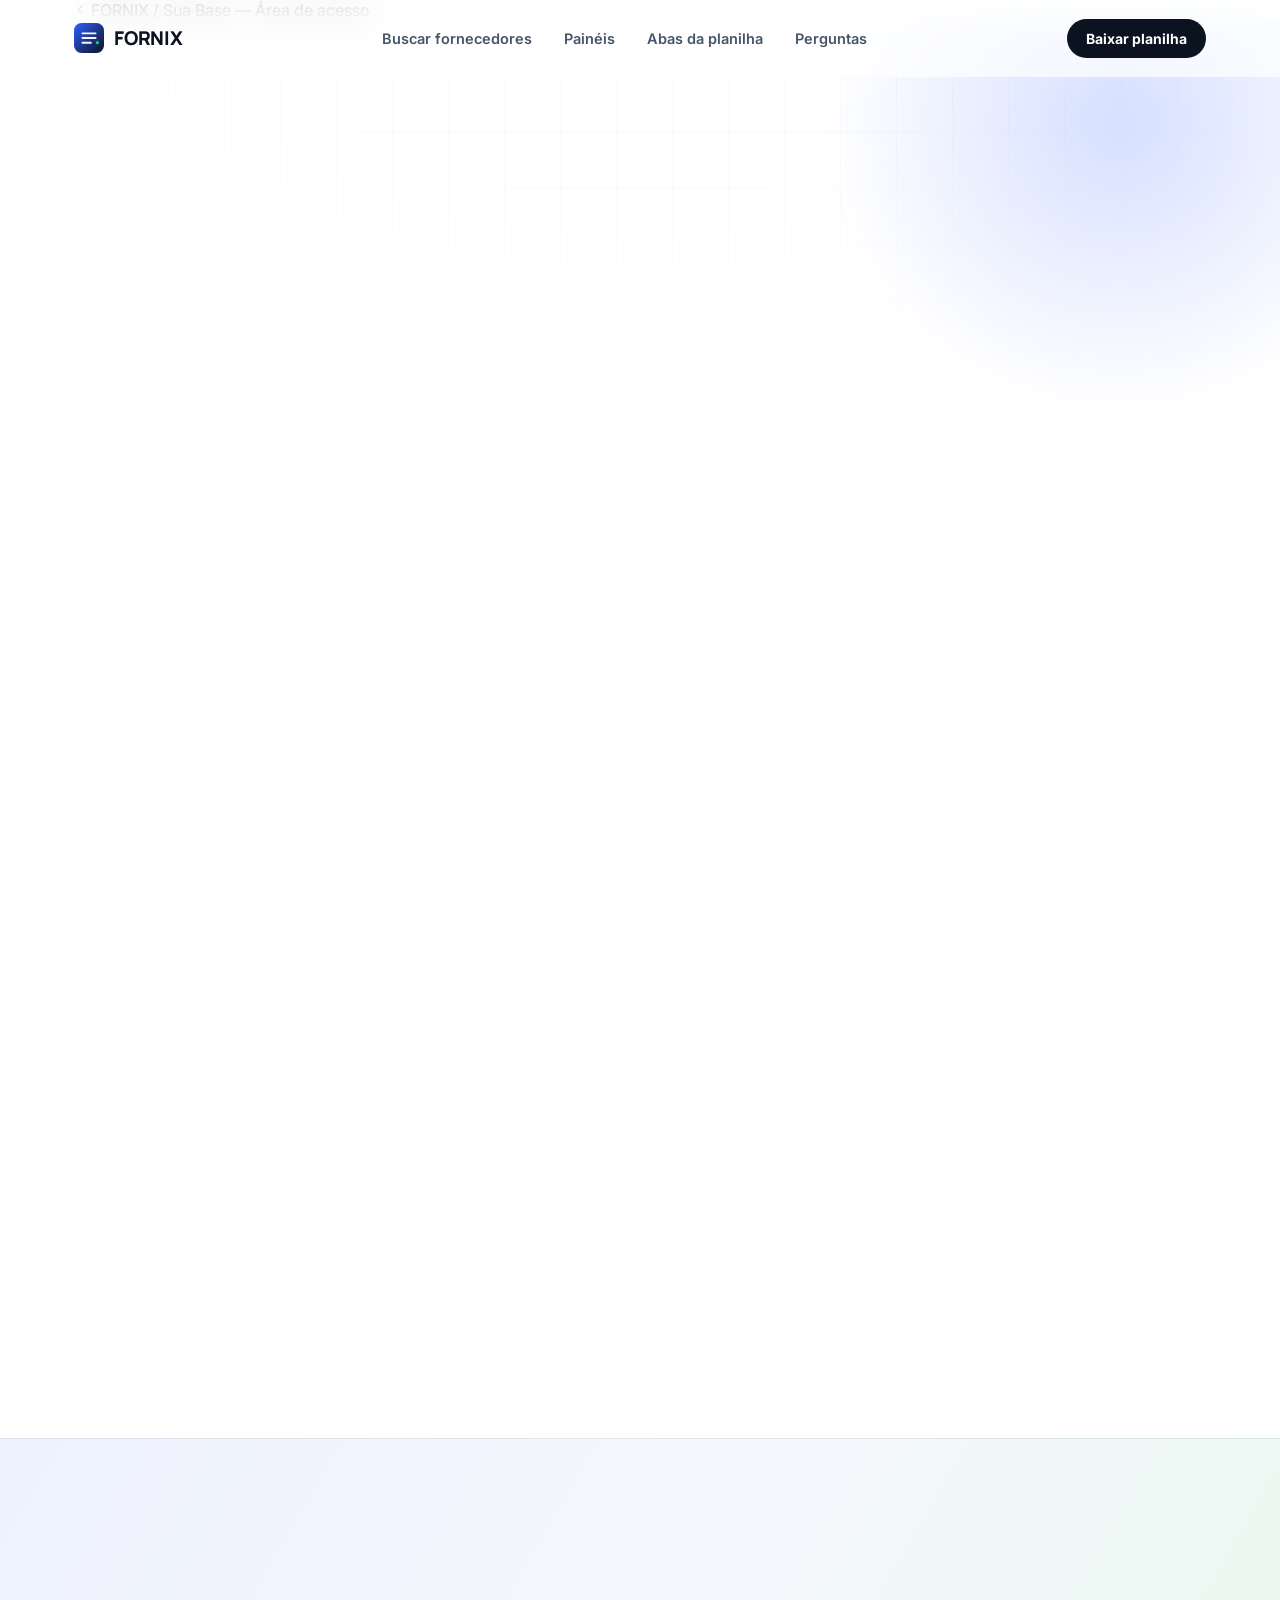
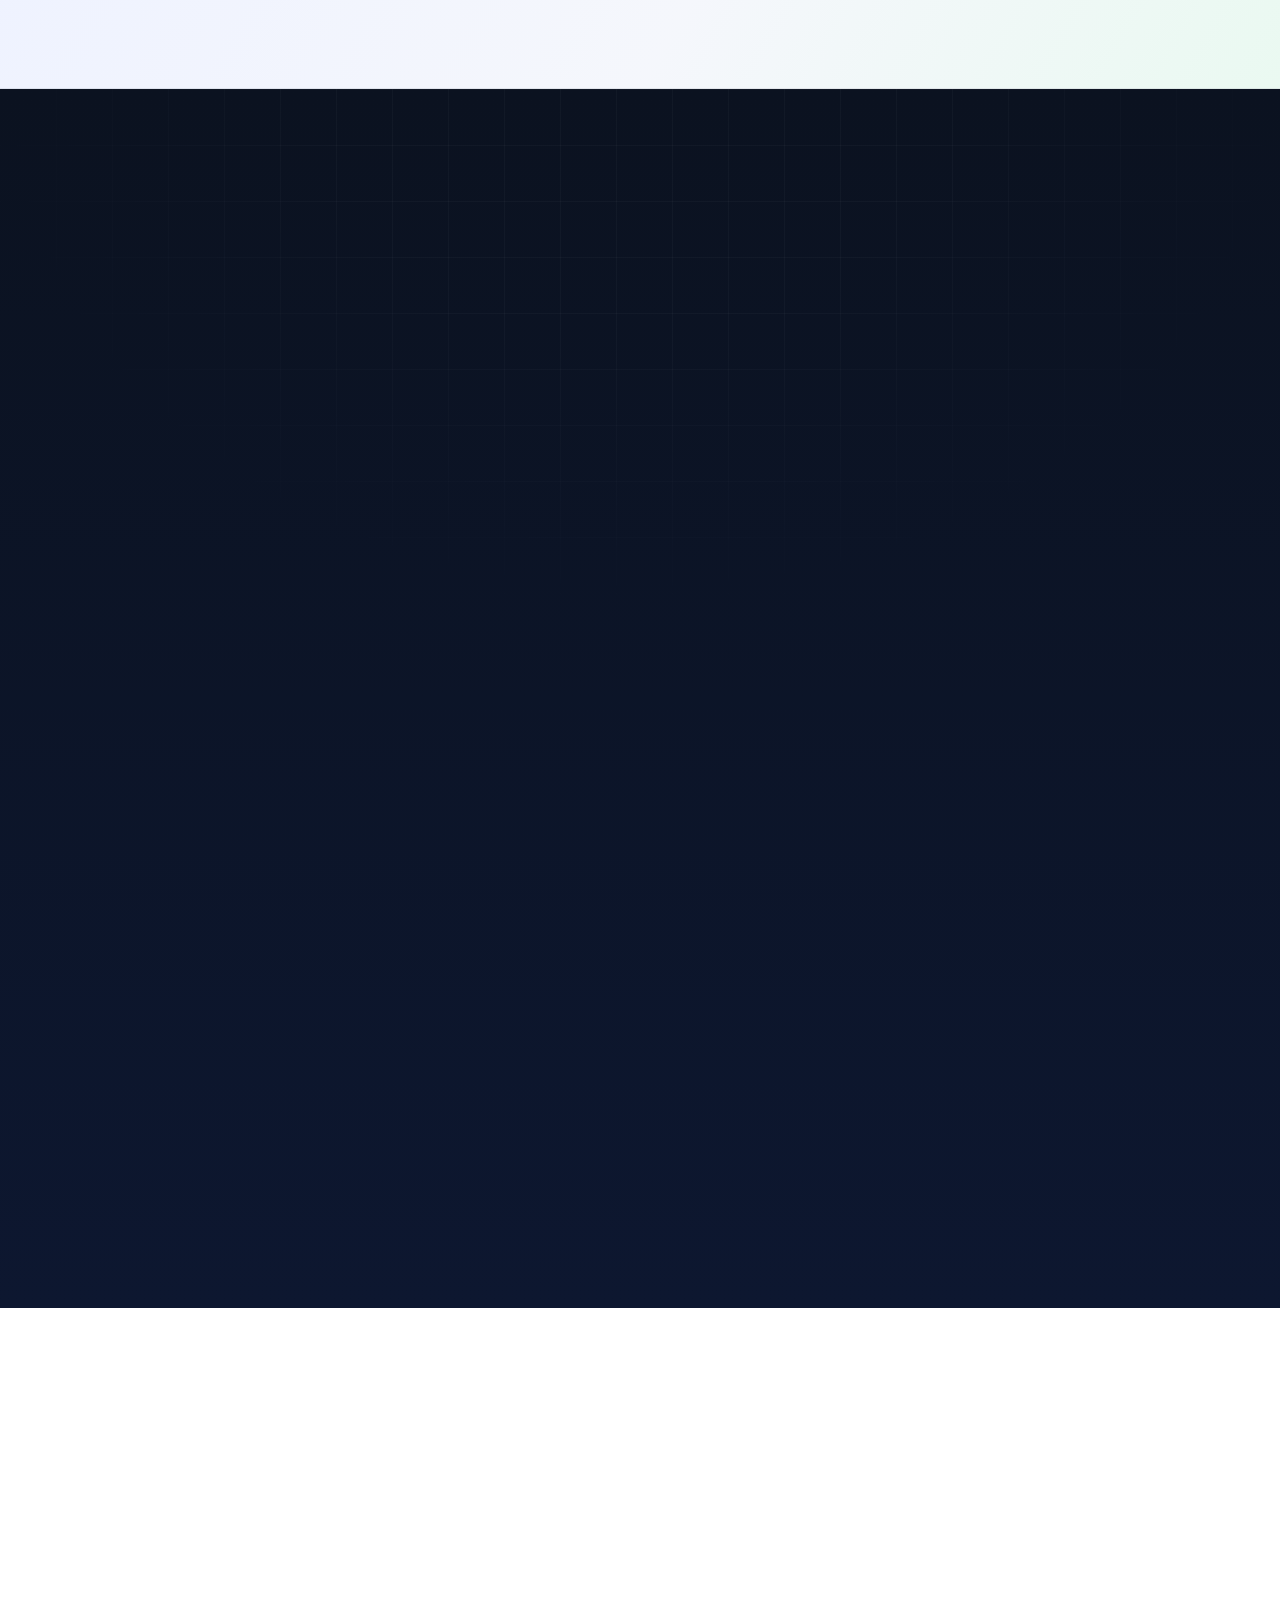
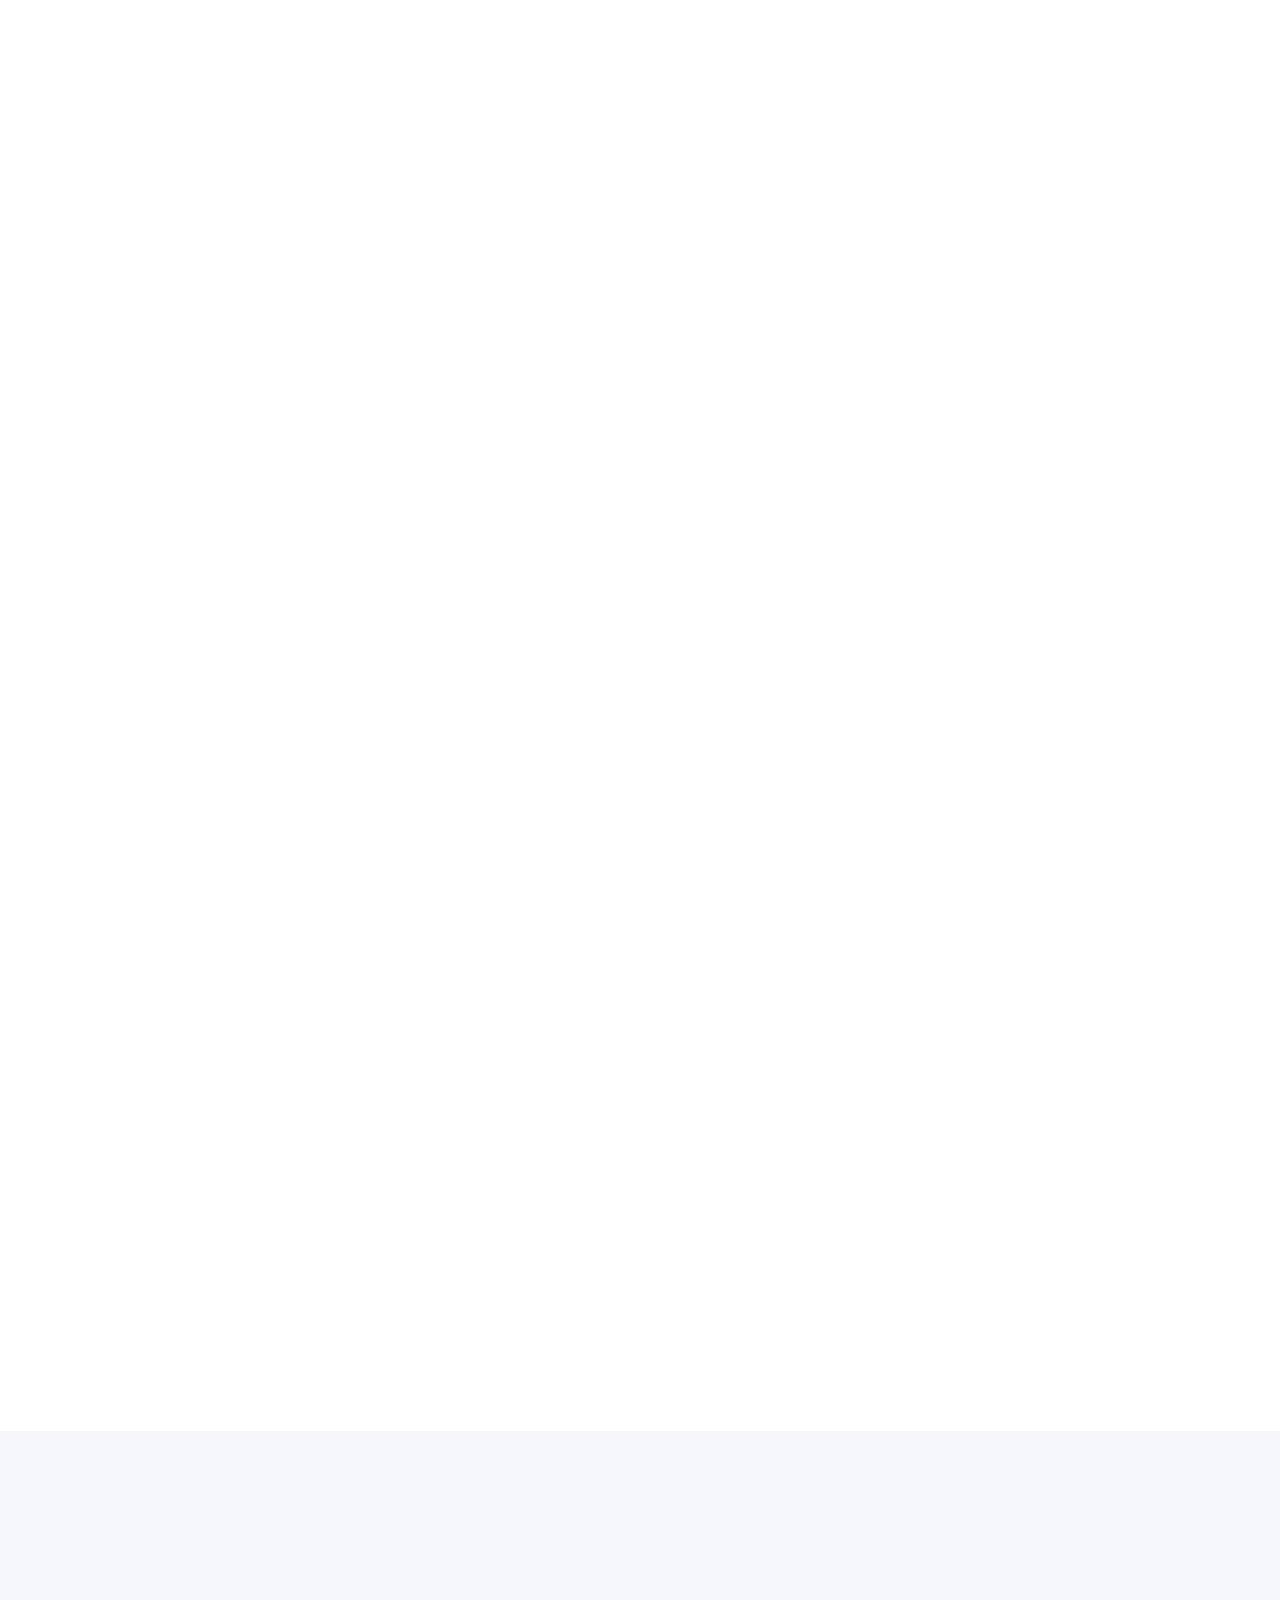
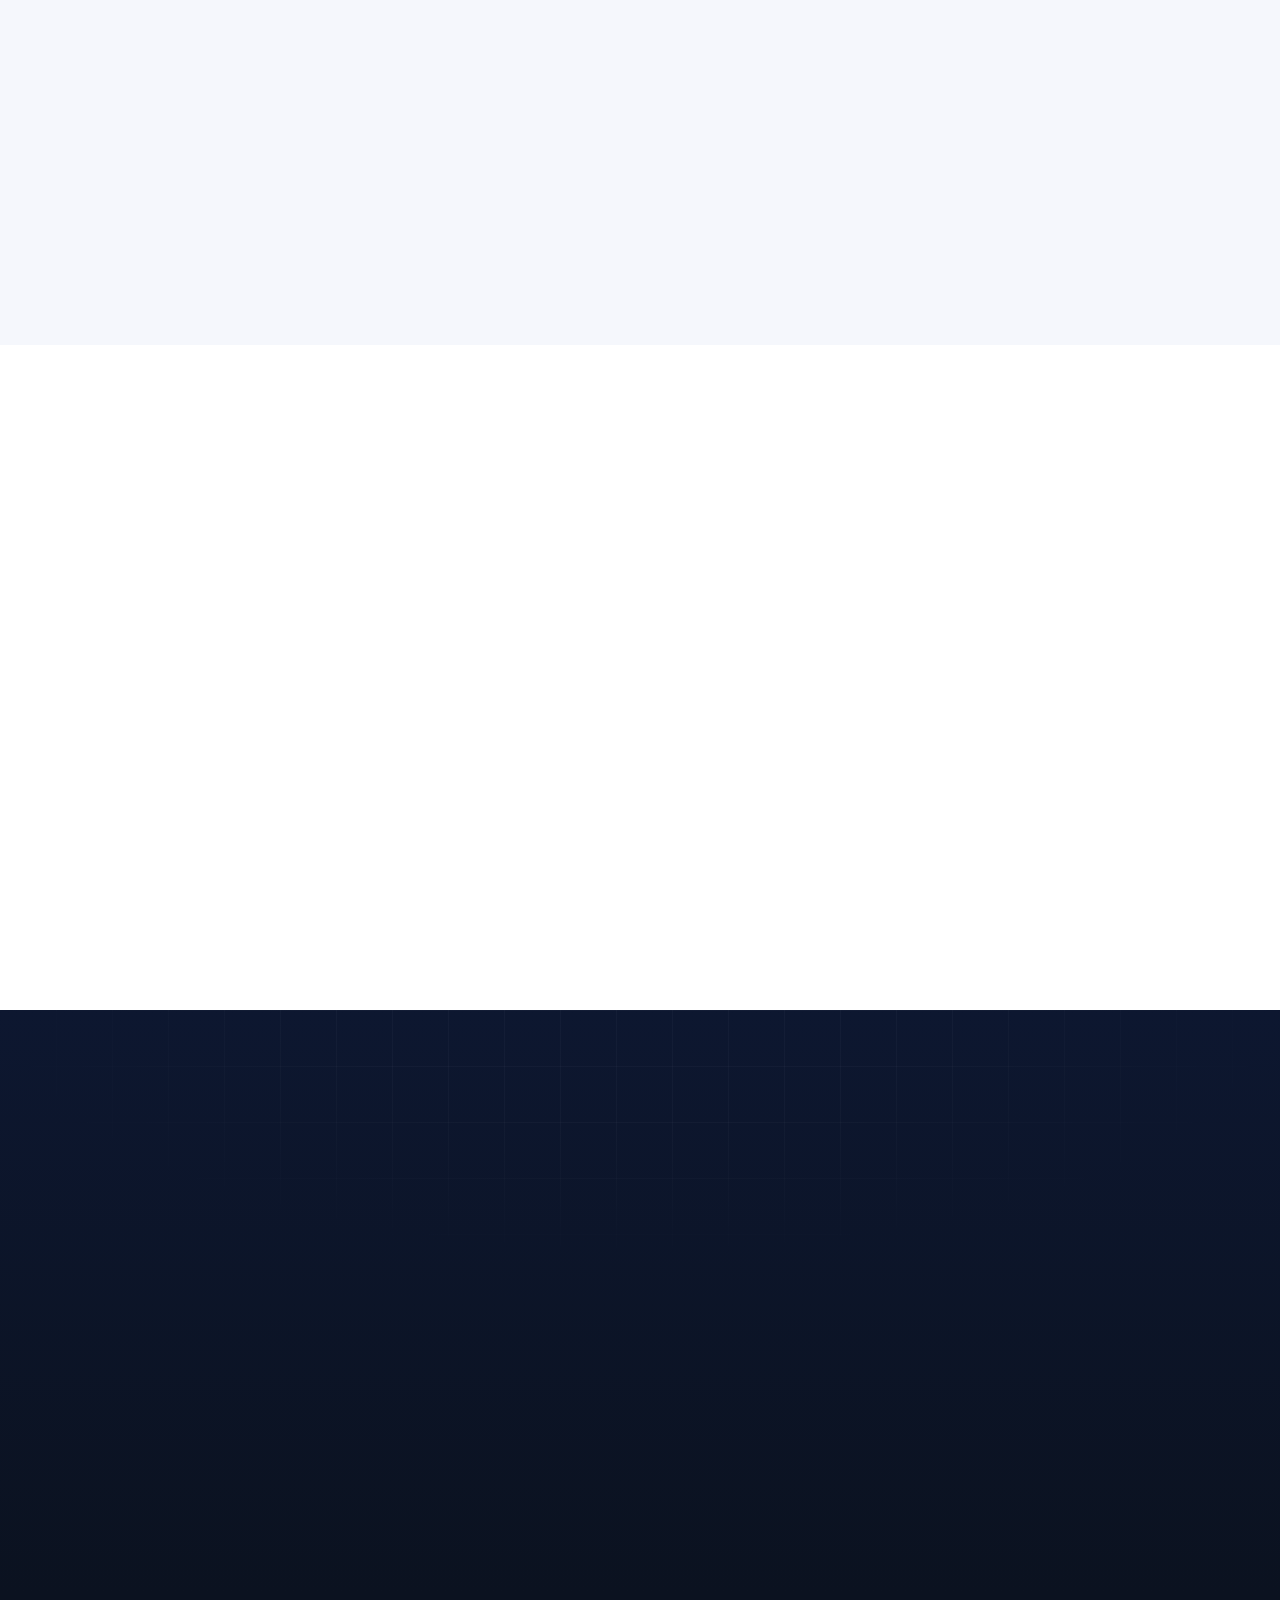
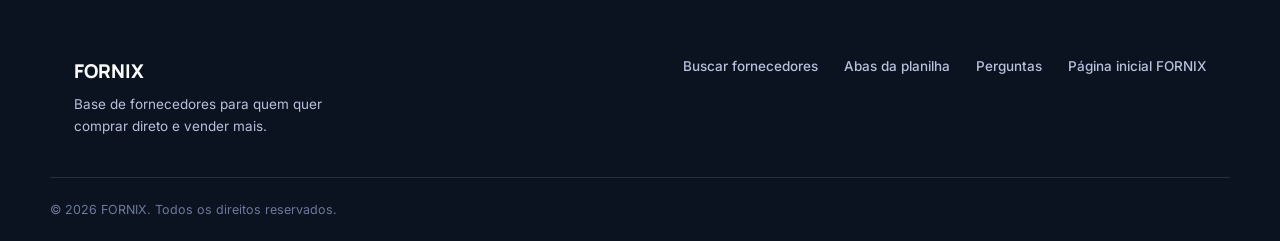
==== base-fornix.html @ 58af5e95 "Publica base-fornix.html" ====
<!DOCTYPE html>
<html lang="pt-BR">
<head>
<meta charset="UTF-8">
<meta name="viewport" content="width=device-width, initial-scale=1.0">
<title>Base FORNIX — Sua área de acesso</title>
<meta name="description" content="Sua Base FORNIX liberada: busque, filtre e consulte os 1.019 fornecedores do Brás com WhatsApp, Instagram e site — direto aqui, sem precisar abrir o Excel.">
<meta name="robots" content="noindex, nofollow">

<link rel="preconnect" href="https://fonts.googleapis.com">
<link rel="preconnect" href="https://fonts.gstatic.com" crossorigin>
<link href="https://fonts.googleapis.com/css2?family=Manrope:wght@500;700;800&family=Inter:wght@400;500;600;700&family=IBM+Plex+Mono:wght@400;500&display=swap" rel="stylesheet">

<link rel="icon" type="image/svg+xml" href="favicon.svg">
<link rel="stylesheet" href="style.css">
<link rel="stylesheet" href="produto.css">
</head>
<body>

<canvas id="bgChart" aria-hidden="true"></canvas>
<div class="scroll-progress" id="scrollProgress" aria-hidden="true"></div>

<!-- ===================== NAV ===================== -->
<header class="nav" id="nav">
  <div class="container nav__inner">
    <a href="index.html" class="nav__brand" aria-label="FORNIX — página inicial">
      <svg width="30" height="30" viewBox="0 0 64 64" fill="none" aria-hidden="true">
        <rect width="64" height="64" rx="16" fill="url(#navGrad)"/>
        <path d="M18 22h28M18 32h28M18 42h18" stroke="#F4F7FF" stroke-width="4" stroke-linecap="round"/>
        <circle cx="50" cy="42" r="3.5" fill="#16C784"/>
        <defs><linearGradient id="navGrad" x1="0" y1="0" x2="1" y2="1">
          <stop offset="0%" stop-color="#2F5FFF"/><stop offset="100%" stop-color="#0B1220"/>
        </linearGradient></defs>
      </svg>
      <span>FORNIX</span>
    </a>
    <nav class="nav__links" aria-label="Navegação principal">
      <a href="#base">Buscar fornecedores</a>
      <a href="#numeros">Painéis</a>
      <a href="#abas">Abas da planilha</a>
      <a href="#faq">Perguntas</a>
    </nav>
    <a href="Fornix_Base_Mestra_Fornecedores.xlsx" download class="btn btn--nav" data-cta="nav-download">Baixar planilha</a>
  </div>
</header>

<!-- breadcrumb -->
<div class="subnav">
  <div class="container subnav__inner">
    <a href="index.html">
      <svg width="13" height="13" viewBox="0 0 24 24" fill="none"><path d="M15 19l-7-7 7-7" stroke="currentColor" stroke-width="2.2" stroke-linecap="round" stroke-linejoin="round"/></svg>
      FORNIX
    </a>
    <span class="subnav__sep">/</span>
    <span class="subnav__current">Sua Base — Área de acesso</span>
  </div>
</div>

<main id="topo">

<!-- ===================== HERO ===================== -->
<section class="hero hero--produto" aria-label="Apresentação do entregável">
  <div class="hero__glow" aria-hidden="true"></div>
  <div class="hero__grid" aria-hidden="true"></div>

  <div class="container hero__inner">
    <div class="hero__copy" data-reveal="fade-right">
      <span class="file-tag">
        <svg width="14" height="14" viewBox="0 0 24 24" fill="none"><path d="M14 2H6a2 2 0 0 0-2 2v16a2 2 0 0 0 2 2h12a2 2 0 0 0 2-2V8z" stroke="#2F5FFF" stroke-width="1.8" stroke-linejoin="round"/><path d="M14 2v6h6" stroke="#2F5FFF" stroke-width="1.8" stroke-linejoin="round"/></svg>
        Fornix_Base_Mestra_Fornecedores.xlsx
      </span>

      <h1 class="hero__title">Sua Base FORNIX está pronta. <span class="grad-text">Busque e chame agora.</span></h1>
      <p class="hero__subtitle">Consulte aqui mesmo os <strong>1.019 fornecedores únicos</strong> dos principais polos do Brás — filtre por categoria ou polo e abra o WhatsApp com um clique. Prefere trabalhar no Excel? A planilha completa também está liberada para download.</p>

      <div class="hero__actions">
        <a href="#base" class="btn btn--primary btn--lg" data-cta="hero-buscar">
          <span>Buscar fornecedores</span>
          <svg width="18" height="18" viewBox="0 0 24 24" fill="none"><path d="M5 12h14M13 6l6 6-6 6" stroke="currentColor" stroke-width="2" stroke-linecap="round" stroke-linejoin="round"/></svg>
        </a>
        <a href="Fornix_Base_Mestra_Fornecedores.xlsx" download class="hero__hint hero__hint--link" data-cta="hero-download">Baixar planilha .xlsx →</a>
      </div>

      <div class="hero__stats-inline">
        <div><strong class="counter" data-target="1019">1019</strong><span>Fornecedores únicos</span></div>
        <div><strong class="counter" data-target="6">6</strong><span>Polos mapeados</span></div>
        <div><strong class="counter" data-target="22">22</strong><span>Categorias</span></div>
        <div><strong class="counter" data-target="95">95</strong><span>% com WhatsApp direto</span></div>
      </div>
    </div>

    <div class="hero__visual" data-reveal="fade-left">
      <div class="sheet-window tilt" id="dashCard">
        <div class="sheet-window__bar">
          <div class="sheet-window__dots"><span></span><span></span><span></span></div>
          <span class="sheet-window__title">Fornix_Base_Mestra_Fornecedores.xlsx</span>
        </div>
        <div class="sheet-window__tabs">
          <span class="is-active">Capa</span><span>Como Usar</span><span>Painel Categoria</span><span>Painel Polo</span><span>Base Completa</span><span>Total Brás</span><span>Pagé</span><span>+4</span>
        </div>
        <div class="dash-card__rows" id="dashRows">
          <div class="dash-row"><span class="dot" style="--c:#2F5FFF"></span><span>Galeria Pagé</span><span class="mono">287</span></div>
          <div class="dash-row"><span class="dot" style="--c:#16C784"></span><span>Shopping Total Brás</span><span class="mono">255</span></div>
          <div class="dash-row"><span class="dot" style="--c:#7C5CFF"></span><span>Shopping Canindé</span><span class="mono">193</span></div>
          <div class="dash-row"><span class="dot" style="--c:#2F5FFF"></span><span>Shopping Porto Brás</span><span class="mono">157</span></div>
          <div class="dash-row dash-row--ghost"><span class="dot" style="--c:#94A3B8"></span><span>+ 2 polos, 127 lojas</span><span class="mono">···</span></div>
        </div>
      </div>
      <div class="float-chip float-chip--top" aria-hidden="true">
        <span class="mono">0</span> erros de fórmula
      </div>
      <div class="float-chip float-chip--bottom" aria-hidden="true">
        <svg width="16" height="16" viewBox="0 0 24 24" fill="none"><path d="M20 6L9 17l-5-5" stroke="#16C784" stroke-width="2" stroke-linecap="round"/></svg>
        Deduplicada e verificada
      </div>
    </div>
  </div>
</section>

<!-- ===================== ABAS (o que você recebe) ===================== -->
<section class="beneficios" id="abas" aria-label="O que você recebe">
  <div class="container">
    <p class="eyebrow" data-reveal="fade-up">O que você recebe</p>
    <h2 class="section-title" data-reveal="fade-up">11 abas, cada uma com <span class="grad-text">um trabalho específico</span>.</h2>

    <div class="cards-grid">
      <div class="tab-card" data-reveal="fade-up">
        <span class="tab-card__badge">Início</span>
        <span class="tab-card__index">Aba 01</span>
        <h3>Capa</h3>
        <p>Resumo executivo com total de fornecedores, polos mapeados e data de atualização — a primeira coisa que você vê ao abrir o arquivo.</p>
      </div>
      <div class="tab-card" data-reveal="fade-up">
        <span class="tab-card__index">Aba 02</span>
        <h3>Como Usar</h3>
        <p>Passo a passo de abordagem no WhatsApp, checklist antes de fechar pedido e os avisos importantes sobre a base.</p>
      </div>
      <div class="tab-card" data-reveal="fade-up">
        <span class="tab-card__badge">Dashboard</span>
        <span class="tab-card__index">Aba 03</span>
        <h3>Painel por Categoria</h3>
        <p>Ranking com fórmulas automáticas mostrando onde há mais fornecedores — Moda Feminina, Eletrônicos, Acessórios e mais 19 categorias.</p>
      </div>
      <div class="tab-card" data-reveal="fade-up">
        <span class="tab-card__badge">Dashboard</span>
        <span class="tab-card__index">Aba 04</span>
        <h3>Painel por Polo</h3>
        <p>Comparativo entre os 6 polos mapeados, para você decidir por onde começar a prospecção.</p>
      </div>
      <div class="tab-card" data-reveal="fade-up">
        <span class="tab-card__badge">Principal</span>
        <span class="tab-card__index">Aba 05</span>
        <h3>Base Completa</h3>
        <p>Os 1.019 fornecedores em uma única tabela filtrável, com WhatsApp, Instagram e site como links clicáveis.</p>
      </div>
      <div class="tab-card" data-reveal="fade-up">
        <span class="tab-card__index">Abas 06–11</span>
        <h3>Uma aba por polo</h3>
        <p>Total Brás, Pagé, Canindé, Porto Brás, All Brás e O Melhor do Brás — cada polo já separado, pronto para uma visita direcionada.</p>
      </div>
    </div>
  </div>
</section>

<!-- ===================== CTA INTERMEDIÁRIA ===================== -->
<section class="cta-strip" aria-label="Ir para o buscador">
  <div class="container cta-strip__inner" data-reveal="fade-up">
    <div class="cta-strip__copy">
      <span class="cta-strip__badge"><span class="cta-strip__pulse" aria-hidden="true"></span>Base liberada</span>
      <h3>Nada de rolar planilha atrás de fornecedor.</h3>
      <p>Mais abaixo você filtra por categoria e polo, e o link do WhatsApp abre com um clique — sem precisar abrir o Excel.</p>
    </div>
    <a href="#base" class="btn btn--primary btn--lg" data-cta="meio-buscar">
      <span>Ir para a busca</span>
      <svg width="18" height="18" viewBox="0 0 24 24" fill="none"><path d="M5 12h14M13 6l6 6-6 6" stroke="currentColor" stroke-width="2" stroke-linecap="round" stroke-linejoin="round"/></svg>
    </a>
  </div>
</section>

<!-- ===================== NÚMEROS ===================== -->
<section class="solucao" id="numeros" aria-label="Os números da base">
  <div class="hero__grid hero__grid--dark" aria-hidden="true"></div>
  <div class="container">
    <p class="eyebrow eyebrow--light" data-reveal="fade-up">Por dentro dos dados</p>
    <h2 class="section-title section-title--light" data-reveal="fade-up">Não é achismo. É <span class="grad-text">planilha com fórmula</span>.</h2>
    <p class="solucao__text" data-reveal="fade-up">Cada número abaixo é calculado direto na planilha com COUNTIF — se um fornecedor for adicionado ou removido, os painéis se atualizam sozinhos.</p>

    <div class="panels-grid" style="margin-top:48px;">
      <div class="rank-panel tilt" data-reveal="fade-up">
        <div class="rank-panel__head">
          <h3>Fornecedores por categoria</h3>
          <span>Top 8 de 22</span>
        </div>
        <div class="rank-row">
          <span class="rank-row__label">Moda Feminina</span>
          <div class="rank-row__track"><div class="rank-row__fill" data-w="100"></div></div>
          <span class="rank-row__val">482</span>
        </div>
        <div class="rank-row">
          <span class="rank-row__label">Eletrônicos e Celulares</span>
          <div class="rank-row__track"><div class="rank-row__fill" data-w="24"></div></div>
          <span class="rank-row__val">115</span>
        </div>
        <div class="rank-row">
          <span class="rank-row__label">Moda Fem. Plus Size</span>
          <div class="rank-row__track"><div class="rank-row__fill" data-w="16"></div></div>
          <span class="rank-row__val">75</span>
        </div>
        <div class="rank-row">
          <span class="rank-row__label">Acessórios e Bijuterias</span>
          <div class="rank-row__track"><div class="rank-row__fill" data-w="13"></div></div>
          <span class="rank-row__val">65</span>
        </div>
        <div class="rank-row">
          <span class="rank-row__label">Moda Jeans</span>
          <div class="rank-row__track"><div class="rank-row__fill" data-w="11"></div></div>
          <span class="rank-row__val">52</span>
        </div>
        <div class="rank-row rank-row--muted">
          <span class="rank-row__label">Perfumaria/Cosméticos</span>
          <div class="rank-row__track"><div class="rank-row__fill" data-w="6"></div></div>
          <span class="rank-row__val">31</span>
        </div>
        <div class="rank-row rank-row--muted">
          <span class="rank-row__label">Relógios e Óculos</span>
          <div class="rank-row__track"><div class="rank-row__fill" data-w="6"></div></div>
          <span class="rank-row__val">31</span>
        </div>
        <div class="rank-row rank-row--muted">
          <span class="rank-row__label">+15 outras categorias</span>
          <div class="rank-row__track"><div class="rank-row__fill" data-w="34"></div></div>
          <span class="rank-row__val">168</span>
        </div>
      </div>

      <div class="rank-panel tilt" data-reveal="fade-up">
        <div class="rank-panel__head">
          <h3>Fornecedores por polo</h3>
          <span>6 polos</span>
        </div>
        <div class="rank-row">
          <span class="rank-row__label">Galeria Pagé</span>
          <div class="rank-row__track"><div class="rank-row__fill rank-row__fill--green" data-w="100"></div></div>
          <span class="rank-row__val">287</span>
        </div>
        <div class="rank-row">
          <span class="rank-row__label">Total Brás</span>
          <div class="rank-row__track"><div class="rank-row__fill rank-row__fill--green" data-w="89"></div></div>
          <span class="rank-row__val">255</span>
        </div>
        <div class="rank-row">
          <span class="rank-row__label">Canindé</span>
          <div class="rank-row__track"><div class="rank-row__fill rank-row__fill--green" data-w="67"></div></div>
          <span class="rank-row__val">193</span>
        </div>
        <div class="rank-row">
          <span class="rank-row__label">Porto Brás</span>
          <div class="rank-row__track"><div class="rank-row__fill rank-row__fill--green" data-w="55"></div></div>
          <span class="rank-row__val">157</span>
        </div>
        <div class="rank-row">
          <span class="rank-row__label">All Brás</span>
          <div class="rank-row__track"><div class="rank-row__fill rank-row__fill--green" data-w="37"></div></div>
          <span class="rank-row__val">105</span>
        </div>
        <div class="rank-row rank-row--muted">
          <span class="rank-row__label">O Melhor do Brás</span>
          <div class="rank-row__track"><div class="rank-row__fill rank-row__fill--green" data-w="8"></div></div>
          <span class="rank-row__val">22</span>
        </div>
      </div>
    </div>

    <div class="quality-strip" data-reveal="fade-up">
      <div class="quality-chip"><div><strong class="grad-text">965</strong><span>fornecedores com link direto de WhatsApp</span></div></div>
      <div class="quality-chip"><div><strong class="grad-text">940</strong><span>fornecedores com Instagram para checar antes de comprar</span></div></div>
      <div class="quality-chip"><div><strong class="grad-text">0</strong><span>erros de fórmula — planilha recalculada e verificada</span></div></div>
    </div>
  </div>
</section>

<!-- ===================== EXPLORADOR — BASE COMPLETA (ao vivo) ===================== -->
<section class="explorer" id="base" aria-label="Buscar fornecedores na base completa">
  <div class="container">
    <p class="eyebrow" data-reveal="fade-up">Sua base, ao vivo</p>
    <h2 class="section-title" data-reveal="fade-up">Busque, filtre e <span class="grad-text">chame agora</span>.</h2>
    <p class="explorer__sub" data-reveal="fade-up">Os 1.019 fornecedores da aba "Base Completa", prontos para consultar aqui — sem precisar abrir o Excel.</p>

    <div class="explorer__panel" data-reveal="fade-up">
      <div class="explorer__toolbar">
        <label class="explorer__search">
          <svg width="16" height="16" viewBox="0 0 24 24" fill="none" aria-hidden="true"><circle cx="11" cy="11" r="7" stroke="currentColor" stroke-width="2"/><path d="M21 21l-4.3-4.3" stroke="currentColor" stroke-width="2" stroke-linecap="round"/></svg>
          <input type="text" id="fxSearch" placeholder="Buscar pelo nome da loja..." autocomplete="off">
        </label>
        <select id="fxCat" aria-label="Filtrar por categoria">
          <option value="all">Todas as categorias</option>
        </select>
        <select id="fxPolo" aria-label="Filtrar por polo">
          <option value="all">Todos os polos</option>
        </select>
        <label class="explorer__toggle">
          <input type="checkbox" id="fxWpp">
          Só com WhatsApp
        </label>
      </div>

      <div class="explorer__meta">
        <span id="fxCount">Carregando fornecedores…</span>
        <button type="button" id="fxReset" class="explorer__reset">Limpar filtros</button>
      </div>

      <div class="explorer__tablewrap">
        <table class="explorer__table">
          <thead>
            <tr><th>Loja</th><th>Categoria</th><th>Polo</th><th>WhatsApp</th><th>Instagram</th><th>Site</th></tr>
          </thead>
          <tbody id="fxBody">
            <tr><td colspan="6" class="explorer__loading">Carregando a base completa…</td></tr>
          </tbody>
        </table>
      </div>

      <div class="explorer__pagination">
        <button type="button" id="fxPrev" aria-label="Página anterior">‹ Anterior</button>
        <span id="fxPageInfo" class="mono">—</span>
        <button type="button" id="fxNext" aria-label="Próxima página">Próxima ›</button>
      </div>
    </div>
  </div>
</section>

<!-- ===================== COMO USAR EM 4 PASSOS ===================== -->
<section class="resultados" aria-label="Como usar a base">
  <div class="container">
    <p class="eyebrow" data-reveal="fade-up">Do arquivo à primeira venda</p>
    <h2 class="section-title" data-reveal="fade-up">4 passos entre abrir o Excel e <span class="grad-text">fechar com fornecedor</span>.</h2>

    <div class="steps-row" data-reveal="fade-up">
      <div class="step-card">
        <h3>Escolha a categoria</h3>
        <p>Vá em "Painel por Categoria" e veja onde há mais oferta para o seu nicho.</p>
      </div>
      <div class="step-card">
        <h3>Filtre na Base Completa</h3>
        <p>Use os filtros de cabeçalho para cruzar categoria + polo e montar sua lista do dia.</p>
      </div>
      <div class="step-card">
        <h3>Chame no WhatsApp</h3>
        <p>Clique no link direto, apresente-se e pergunte pedido mínimo e condições de atacado.</p>
      </div>
      <div class="step-card">
        <h3>Confirme pelo Instagram</h3>
        <p>Antes de pagar, confira fotos reais e avaliações de outros lojistas no perfil da loja.</p>
      </div>
    </div>
  </div>
</section>

<!-- ===================== COMPARAÇÃO ===================== -->
<section class="comparacao" aria-label="Comparação com dado bruto">
  <div class="container">
    <p class="eyebrow" data-reveal="fade-up">Dado bruto x Base FORNIX</p>
    <h2 class="section-title" data-reveal="fade-up">O mesmo dado, <span class="grad-text">duas experiências</span> diferentes.</h2>

    <div class="table-wrap" data-reveal="fade-up">
      <table class="compare-table">
        <thead>
          <tr>
            <th scope="col">Critério</th>
            <th scope="col" class="col-bad">Listas soltas dos sites dos shoppings</th>
            <th scope="col" class="col-good">Base FORNIX</th>
          </tr>
        </thead>
        <tbody>
          <tr>
            <th scope="row">Organização</th>
            <td class="col-bad">6 arquivos separados, dezenas de abas por segmento</td>
            <td class="col-good">1 arquivo único, 11 abas, tudo cruzado</td>
          </tr>
          <tr>
            <th scope="row">Categorias</th>
            <td class="col-bad">Mais de 130 nomes de segmento, cada um escrito diferente</td>
            <td class="col-good">22 categorias limpas e padronizadas</td>
          </tr>
          <tr>
            <th scope="row">Duplicidade</th>
            <td class="col-bad">Mesma loja aparece em múltiplas planilhas</td>
            <td class="col-good">1.019 fornecedores únicos, sem repetição</td>
          </tr>
          <tr>
            <th scope="row">Contato</th>
            <td class="col-bad">Você copia e cola número por número</td>
            <td class="col-good">Link direto de WhatsApp e Instagram, um clique</td>
          </tr>
          <tr>
            <th scope="row">Visão geral</th>
            <td class="col-bad">Nenhum resumo — você conta linha por linha</td>
            <td class="col-good">Painéis com fórmula mostrando onde há mais oferta</td>
          </tr>
        </tbody>
      </table>
    </div>
  </div>
</section>

<!-- ===================== DOWNLOAD DA PLANILHA ===================== -->
<section class="garantias" aria-label="Baixar a planilha completa">
  <div class="container">
    <p class="eyebrow" data-reveal="fade-up">Arquivo liberado</p>
    <h2 class="section-title" data-reveal="fade-up">Prefere o Excel? <span class="grad-text">Baixe o arquivo completo</span>.</h2>
    <p class="explorer__sub" data-reveal="fade-up">O buscador acima usa os mesmos dados desta planilha. Baixe para trabalhar offline, aplicar seus próprios filtros ou importar em outra ferramenta.</p>

    <div class="download-card" data-reveal="fade-up" style="margin-top:32px;">
      <div class="download-card__icon">
        <svg width="26" height="26" viewBox="0 0 24 24" fill="none"><path d="M14 2H6a2 2 0 0 0-2 2v16a2 2 0 0 0 2 2h12a2 2 0 0 0 2-2V8z" stroke="#2F5FFF" stroke-width="1.8" stroke-linejoin="round"/><path d="M14 2v6h6M9 13v5M9 18l-2.5-2.5M9 18l2.5-2.5" stroke="#2F5FFF" stroke-width="1.8" stroke-linecap="round" stroke-linejoin="round"/></svg>
      </div>
      <div class="download-card__body">
        <strong>Fornix_Base_Mestra_Fornecedores.xlsx</strong>
        <span>11 abas · 1.019 fornecedores · atualizado em 05/08/2026</span>
      </div>
      <a href="Fornix_Base_Mestra_Fornecedores.xlsx" download class="btn btn--primary" data-cta="download-produto">
        <span>Baixar planilha</span>
        <svg width="16" height="16" viewBox="0 0 24 24" fill="none"><path d="M12 3v13M6 11l6 6 6-6" stroke="currentColor" stroke-width="2" stroke-linecap="round" stroke-linejoin="round"/><path d="M4 20h16" stroke="currentColor" stroke-width="2" stroke-linecap="round"/></svg>
      </a>
    </div>
  </div>
</section>

<!-- ===================== FAQ ===================== -->
<section class="faq" id="faq" aria-label="Perguntas frequentes sobre a base">
  <div class="container faq__inner">
    <div data-reveal="fade-right">
      <p class="eyebrow">Dúvidas sobre o arquivo</p>
      <h2 class="section-title">Perguntas <span class="grad-text">sobre a base</span></h2>
      <p class="faq__sub">Específicas sobre o formato, os dados e como manter tudo funcionando.</p>
    </div>

    <div class="accordion" data-reveal="fade-left">
      <div class="acc-item">
        <button class="acc-trigger" aria-expanded="false">Em qual formato recebo o arquivo?<span class="acc-icon">+</span></button>
        <div class="acc-panel"><p>Um único arquivo .xlsx que abre no Excel, Google Sheets, Numbers ou LibreOffice, sem instalar nada.</p></div>
      </div>
      <div class="acc-item">
        <button class="acc-trigger" aria-expanded="false">De onde vêm esses fornecedores?</button>
        <div class="acc-panel"><p>Dos principais polos atacadistas do Brás — Shopping Total Brás, Galeria Pagé, Shopping Canindé, Porto Brás, All Brás e o diretório O Melhor do Brás — consolidados, limpos e sem duplicidade.</p></div>
      </div>
      <div class="acc-item">
        <button class="acc-trigger" aria-expanded="false">Os painéis e totais atualizam sozinhos?</button>
        <div class="acc-panel"><p>Sim. As abas "Painel por Categoria" e "Painel por Polo" usam fórmulas — se você adicionar ou remover uma linha na Base Completa, os números se recalculam.</p></div>
      </div>
      <div class="acc-item">
        <button class="acc-trigger" aria-expanded="false">Todo fornecedor tem WhatsApp e Instagram?</button>
        <div class="acc-panel"><p>94,7% da base tem link direto de WhatsApp e 92,2% tem Instagram. Quando um contato não está disponível, a célula fica em branco em vez de mostrar informação inventada.</p></div>
      </div>
      <div class="acc-item">
        <button class="acc-trigger" aria-expanded="false">Posso filtrar por categoria e por polo ao mesmo tempo?</button>
        <div class="acc-panel"><p>Sim. No buscador desta página você combina categoria, polo e busca por nome ao mesmo tempo — e na aba "Base Completa" do Excel cada coluna também tem filtro próprio.</p></div>
      </div>
      <div class="acc-item">
        <button class="acc-trigger" aria-expanded="false">Preciso estar logado para ver o buscador?</button>
        <div class="acc-panel"><p>Não. Esta página é o seu acesso — guarde o link ou adicione aos favoritos para consultar sempre que precisar.</p></div>
      </div>
      <div class="acc-item">
        <button class="acc-trigger" aria-expanded="false">Posso reenviar ou revender a planilha?</button>
        <div class="acc-panel"><p>A base é para seu uso comercial de compra e revenda. Redistribuir o arquivo completo para terceiros não é autorizado.</p></div>
      </div>
    </div>
  </div>
</section>

<!-- ===================== ÚLTIMA CHAMADA ===================== -->
<section class="final" id="final" aria-label="Chamada final">
  <div class="hero__grid hero__grid--dark" aria-hidden="true"></div>
  <div class="container final__inner" data-reveal="fade-up">
    <h2 class="final__title">1.019 fornecedores. Zero tempo perdido <span class="grad-text">organizando planilha</span>.</h2>
    <p class="final__text">Sua Base FORNIX está liberada. Guarde esta página nos favoritos e volte sempre que precisar buscar um fornecedor novo.</p>
    <a href="#base" class="btn btn--primary btn--lg" data-cta="final-buscar">
      <span>Voltar para a busca</span>
      <svg width="18" height="18" viewBox="0 0 24 24" fill="none"><path d="M5 12h14M13 6l6 6-6 6" stroke="currentColor" stroke-width="2" stroke-linecap="round" stroke-linejoin="round"/></svg>
    </a>
    <p class="final__hint">Dúvidas sobre a base? Veja as perguntas frequentes acima.</p>
  </div>
</section>

</main>

<!-- ===================== FOOTER ===================== -->
<footer class="footer">
  <div class="container footer__inner">
    <div class="footer__brand">
      <span>FORNIX</span>
      <p>Base de fornecedores para quem quer comprar direto e vender mais.</p>
    </div>
    <nav class="footer__links" aria-label="Links do rodapé">
      <a href="#base">Buscar fornecedores</a>
      <a href="#abas">Abas da planilha</a>
      <a href="#faq">Perguntas</a>
      <a href="index.html">Página inicial FORNIX</a>
    </nav>
  </div>
  <div class="container footer__bottom">
    <p>© 2026 FORNIX. Todos os direitos reservados.</p>
  </div>
</footer>

<button class="back-to-top" id="backToTop" aria-label="Voltar ao topo">
  <svg width="18" height="18" viewBox="0 0 24 24" fill="none"><path d="M12 19V5M5 12l7-7 7 7" stroke="currentColor" stroke-width="2" stroke-linecap="round" stroke-linejoin="round"/></svg>
</button>

<script src="data.js"></script>
<script src="script.js"></script>
<script>
  // Anima as barras do painel de ranking ao entrar na viewport (reaproveita o padrão de reveal do script.js)
  (function () {
    var bars = document.querySelectorAll(".rank-row__fill");
    if (!("IntersectionObserver" in window) || !bars.length) {
      bars.forEach(function (b) { b.style.width = (b.getAttribute("data-w") || 0) + "%"; });
      return;
    }
    var obs = new IntersectionObserver(function (entries) {
      entries.forEach(function (entry) {
        if (!entry.isIntersecting) return;
        var panel = entry.target;
        panel.querySelectorAll(".rank-row__fill").forEach(function (b, i) {
          setTimeout(function () { b.style.width = (b.getAttribute("data-w") || 0) + "%"; }, i * 90);
        });
        obs.unobserve(panel);
      });
    }, { threshold: 0.35 });
    document.querySelectorAll(".rank-panel").forEach(function (p) { obs.observe(p); });
  })();
</script>
<script>
  /* ==========================================================================
     FORNIX — explorador da Base Completa (busca + filtros + paginação)
     Roda 100% no navegador sobre window.FORNIX_DATA (gerado a partir do .xlsx).
     ========================================================================== */
  (function () {
    "use strict";

    var DATA = window.FORNIX_DATA || [];
    var PER_PAGE = 25;

    var els = {
      search: document.getElementById("fxSearch"),
      cat: document.getElementById("fxCat"),
      polo: document.getElementById("fxPolo"),
      wpp: document.getElementById("fxWpp"),
      reset: document.getElementById("fxReset"),
      count: document.getElementById("fxCount"),
      body: document.getElementById("fxBody"),
      prev: document.getElementById("fxPrev"),
      next: document.getElementById("fxNext"),
      pageInfo: document.getElementById("fxPageInfo")
    };

    if (!els.body) return; // seção não presente nesta página

    var state = { q: "", cat: "all", polo: "all", wppOnly: false, page: 1 };
    var filtered = DATA;

    function normalize(str) {
      return (str || "")
        .toString()
        .toLowerCase()
        .normalize("NFD")
        .replace(/[\u0300-\u036f]/g, "");
    }

    function uniqueSorted(arr) {
      return Array.from(new Set(arr.filter(Boolean))).sort(function (a, b) {
        return a.localeCompare(b, "pt-BR");
      });
    }

    function populateSelect(select, values) {
      values.forEach(function (v) {
        var opt = document.createElement("option");
        opt.value = v;
        opt.textContent = v;
        select.appendChild(opt);
      });
    }

    function escapeHtml(str) {
      var div = document.createElement("div");
      div.textContent = str == null ? "" : str;
      return div.innerHTML;
    }

    function applyFilters() {
      var q = normalize(state.q);
      filtered = DATA.filter(function (r) {
        if (state.cat !== "all" && r.cat !== state.cat) return false;
        if (state.polo !== "all" && r.polo !== state.polo) return false;
        if (state.wppOnly && !r.wpp) return false;
        if (q && normalize(r.loja).indexOf(q) === -1) return false;
        return true;
      });
      state.page = 1;
      render();
    }

    function totalPages() {
      return Math.max(1, Math.ceil(filtered.length / PER_PAGE));
    }

    function renderRows() {
      var start = (state.page - 1) * PER_PAGE;
      var pageItems = filtered.slice(start, start + PER_PAGE);

      if (!pageItems.length) {
        els.body.innerHTML = '<tr><td colspan="6" class="explorer__empty">Nenhum fornecedor encontrado com esses filtros. Tente ajustar a busca.</td></tr>';
        return;
      }

      var html = pageItems.map(function (r) {
        var wpp = r.wpp
          ? '<a class="pill pill--wpp" href="' + escapeHtml(r.wpp) + '" target="_blank" rel="noopener">Abrir WhatsApp</a>'
          : '<span class="pill pill--muted">—</span>';
        var insta = r.insta
          ? '<a class="pill pill--insta" href="' + escapeHtml(r.insta) + '" target="_blank" rel="noopener">' + escapeHtml(r.insta_h || "Instagram") + '</a>'
          : '<span class="pill pill--muted">—</span>';
        var site = r.site
          ? '<a class="pill pill--muted" href="' + escapeHtml(r.site) + '" target="_blank" rel="noopener">Ver loja</a>'
          : '<span class="pill pill--muted">—</span>';

        return "<tr>" +
          "<td><strong>" + escapeHtml(r.loja) + "</strong></td>" +
          "<td>" + escapeHtml(r.cat) + "</td>" +
          "<td>" + escapeHtml(r.polo) + "</td>" +
          "<td>" + wpp + "</td>" +
          "<td>" + insta + "</td>" +
          "<td>" + site + "</td>" +
          "</tr>";
      }).join("");

      els.body.innerHTML = html;
    }

    function render() {
      renderRows();
      var total = filtered.length;
      els.count.textContent = total.toLocaleString("pt-BR") + (total === 1 ? " fornecedor encontrado" : " fornecedores encontrados") +
        (total !== DATA.length ? " de " + DATA.length.toLocaleString("pt-BR") : "");
      els.pageInfo.textContent = "Página " + state.page + " de " + totalPages();
      els.prev.disabled = state.page <= 1;
      els.next.disabled = state.page >= totalPages();
    }

    function debounce(fn, wait) {
      var t;
      return function () {
        var args = arguments;
        clearTimeout(t);
        t = setTimeout(function () { fn.apply(null, args); }, wait);
      };
    }

    function init() {
      if (!DATA.length) {
        els.count.textContent = "Não foi possível carregar os dados.";
        els.body.innerHTML = '<tr><td colspan="6" class="explorer__empty">Recarregue a página para tentar novamente.</td></tr>';
        return;
      }

      populateSelect(els.cat, uniqueSorted(DATA.map(function (r) { return r.cat; })));
      populateSelect(els.polo, uniqueSorted(DATA.map(function (r) { return r.polo; })));

      els.search.addEventListener("input", debounce(function (e) {
        state.q = e.target.value;
        applyFilters();
      }, 180));

      els.cat.addEventListener("change", function (e) { state.cat = e.target.value; applyFilters(); });
      els.polo.addEventListener("change", function (e) { state.polo = e.target.value; applyFilters(); });
      els.wpp.addEventListener("change", function (e) { state.wppOnly = e.target.checked; applyFilters(); });

      els.reset.addEventListener("click", function () {
        state = { q: "", cat: "all", polo: "all", wppOnly: false, page: 1 };
        els.search.value = "";
        els.cat.value = "all";
        els.polo.value = "all";
        els.wpp.checked = false;
        applyFilters();
      });

      els.prev.addEventListener("click", function () {
        if (state.page > 1) { state.page--; render(); els.body.closest(".explorer__panel").scrollIntoView({ behavior: "smooth", block: "start" }); }
      });
      els.next.addEventListener("click", function () {
        if (state.page < totalPages()) { state.page++; render(); els.body.closest(".explorer__panel").scrollIntoView({ behavior: "smooth", block: "start" }); }
      });

      filtered = DATA;
      render();
    }

    init();
  })();
</script>
</body>
</html>
---- style.css ----
/* ==========================================================================
   FORNIX — Design tokens
   ========================================================================== */
:root{
  /* Cor */
  --white:        #FFFFFF;
  --bg-soft:      #F5F7FC;
  --ink:          #0B1220;      /* azul quase preto */
  --ink-2:        #14213D;      /* azul profundo */
  --blue:         #2F5FFF;      /* azul royal — CTA/link */
  --blue-2:       #7C5CFF;      /* violeta de apoio p/ gradiente */
  --green:        #16C784;      /* detalhe de CTA/sucesso, uso pontual */
  --gray-500:     #64748B;
  --gray-600:     #475569;
  --line:         rgba(11,18,32,0.08);
  --line-dark:    rgba(244,247,255,0.12);

  /* Tipografia */
  --f-display: 'Manrope', system-ui, sans-serif;
  --f-body:    'Inter', system-ui, sans-serif;
  --f-mono:    'IBM Plex Mono', 'SFMono-Regular', monospace;

  /* Layout */
  --container: 1180px;
  --radius-sm: 10px;
  --radius-md: 18px;
  --radius-lg: 28px;

  /* Sombra */
  --shadow-soft: 0 20px 60px -20px rgba(11,18,32,0.18);
  --shadow-lift: 0 30px 80px -24px rgba(47,95,255,0.35);

  /* Motion */
  --ease: cubic-bezier(.16,.8,.24,1);
}

*,*::before,*::after{ box-sizing:border-box; }
html{ scroll-behavior:smooth; }
@media (prefers-reduced-motion: reduce){
  html{ scroll-behavior:auto; }
  *,*::before,*::after{ animation-duration:0.01ms !important; animation-iteration-count:1 !important; transition-duration:0.01ms !important; scroll-behavior:auto !important; }
}

body{
  margin:0;
  font-family:var(--f-body);
  color:var(--ink);
  background:var(--white);
  -webkit-font-smoothing:antialiased;
  text-rendering:optimizeLegibility;
  overflow-x:hidden;
}
img{ max-width:100%; display:block; }
a{ color:inherit; text-decoration:none; }
ul{ list-style:none; margin:0; padding:0; }
h1,h2,h3,h4{ font-family:var(--f-display); margin:0; line-height:1.15; letter-spacing:-0.02em; }
p{ margin:0; }
.mono{ font-family:var(--f-mono); }

.container{ max-width:var(--container); margin:0 auto; padding:0 24px; }

:focus-visible{ outline:2.5px solid var(--blue); outline-offset:3px; border-radius:6px; }

.grad-text{
  background:linear-gradient(100deg, var(--blue), var(--blue-2));
  -webkit-background-clip:text; background-clip:text; color:transparent;
}

/* ==========================================================================
   Botões
   ========================================================================== */
.btn{
  display:inline-flex; align-items:center; justify-content:center; gap:10px;
  font-family:var(--f-body); font-weight:700; font-size:15px;
  padding:13px 22px; border-radius:100px; border:1px solid transparent;
  cursor:pointer; position:relative; overflow:hidden;
  transition:transform .35s var(--ease), box-shadow .35s var(--ease), background .35s var(--ease);
  isolation:isolate;
}
.btn svg{ transition:transform .3s var(--ease); }
.btn:hover svg{ transform:translateX(3px); }

.btn--primary{
  color:#fff;
  background:linear-gradient(100deg, var(--blue), #1c3fd6);
  box-shadow:var(--shadow-lift);
}
.btn--primary::after{
  content:""; position:absolute; inset:0; z-index:-1; border-radius:inherit;
  background:radial-gradient(120px 60px at var(--mx,50%) var(--my,50%), rgba(22,199,132,.55), transparent 70%);
  opacity:0; transition:opacity .35s var(--ease);
}
.btn--primary:hover::after{ opacity:1; }
.btn--primary:hover{ transform:translateY(-2px) scale(1.015); }
.btn--primary:active{ transform:translateY(0) scale(.99); }

.btn--lg{ padding:17px 30px; font-size:16px; }

.btn--nav{
  background:var(--ink); color:#fff; padding:10px 18px; font-size:14px;
}
.btn--nav:hover{ background:var(--blue); transform:translateY(-1px); }

/* ripple */
.btn .ripple{
  position:absolute; border-radius:50%; background:rgba(255,255,255,.5);
  transform:scale(0); animation:ripple .6s var(--ease) forwards; pointer-events:none;
}
@keyframes ripple{ to{ transform:scale(3); opacity:0; } }

/* ==========================================================================
   Reveal on scroll
   ========================================================================== */
[data-reveal]{ opacity:0; transition:opacity .9s var(--ease), transform .9s var(--ease); will-change:transform, opacity; }
[data-reveal="fade-up"]{ transform:translateY(36px); }
[data-reveal="fade-right"]{ transform:translateX(-40px); }
[data-reveal="fade-left"]{ transform:translateX(40px); }
[data-reveal].is-visible{ opacity:1; transform:none; }

/* ==========================================================================
   Nav
   ========================================================================== */
.nav{
  position:fixed; top:0; left:0; right:0; z-index:100;
  background:rgba(255,255,255,0.7);
  backdrop-filter:blur(16px) saturate(160%);
  -webkit-backdrop-filter:blur(16px) saturate(160%);
  border-bottom:1px solid transparent;
  transition:border-color .4s var(--ease), background .4s var(--ease);
}
.nav.is-scrolled{ border-bottom-color:var(--line); background:rgba(255,255,255,0.85); }
.nav__inner{ display:flex; align-items:center; justify-content:space-between; height:76px; }
.nav__brand{ display:flex; align-items:center; gap:10px; font-family:var(--f-display); font-weight:800; font-size:19px; letter-spacing:-0.01em; }
.nav__links{ display:flex; gap:32px; font-size:14.5px; font-weight:600; color:var(--gray-600); }
.nav__links a{ position:relative; padding:4px 0; }
.nav__links a::after{ content:""; position:absolute; left:0; bottom:-2px; width:0; height:2px; background:var(--blue); transition:width .3s var(--ease); }
.nav__links a:hover{ color:var(--ink); }
.nav__links a:hover::after{ width:100%; }
@media (max-width:860px){ .nav__links{ display:none; } }

/* ==========================================================================
   Hero
   ========================================================================== */
.hero{ position:relative; padding:150px 0 110px; overflow:hidden; background:var(--white); }
.hero__glow{
  position:absolute; top:-220px; right:-160px; width:640px; height:640px; border-radius:50%;
  background:radial-gradient(circle, rgba(47,95,255,.20), transparent 65%);
  filter:blur(10px); pointer-events:none;
}
.hero__grid{
  position:absolute; inset:0; pointer-events:none; opacity:.5;
  background-image:
    linear-gradient(to right, rgba(11,18,32,.045) 1px, transparent 1px),
    linear-gradient(to bottom, rgba(11,18,32,.045) 1px, transparent 1px);
  background-size:56px 56px;
  mask-image:radial-gradient(ellipse 60% 50% at 50% 0%, black 40%, transparent 90%);
}
.hero__grid--dark{
  background-image:
    linear-gradient(to right, rgba(244,247,255,.06) 1px, transparent 1px),
    linear-gradient(to bottom, rgba(244,247,255,.06) 1px, transparent 1px);
}
.hero__inner{
  position:relative; display:grid; grid-template-columns:1.05fr 0.95fr; gap:60px; align-items:center;
}
.badge-row{ display:flex; flex-wrap:wrap; gap:10px; margin-bottom:26px; }
.badge{
  display:inline-flex; align-items:center; gap:6px;
  font-size:12.5px; font-weight:600; color:var(--gray-600);
  background:var(--bg-soft); border:1px solid var(--line);
  padding:7px 12px; border-radius:100px;
}
.hero__title{ font-size:clamp(2.4rem, 4.2vw, 3.6rem); font-weight:800; }
.hero__subtitle{ margin-top:22px; font-size:17.5px; line-height:1.65; color:var(--gray-600); max-width:520px; }
.hero__actions{ display:flex; align-items:center; gap:18px; margin-top:34px; flex-wrap:wrap; }
.hero__hint{ font-size:13px; color:var(--gray-500); font-weight:500; }
.hero__proof{ display:flex; align-items:center; gap:14px; margin-top:44px; }
.avatars{ display:flex; }
.avatar{ width:32px; height:32px; border-radius:50%; background:var(--c); border:2.5px solid #fff; margin-left:-10px; }
.avatar:first-child{ margin-left:0; }
.hero__proof p{ font-size:13.5px; color:var(--gray-600); }
.hero__proof strong{ color:var(--ink); }

/* Dash card (assinatura visual) */
.hero__visual{ position:relative; }
.dash-card{
  position:relative; border-radius:var(--radius-lg);
  background:rgba(255,255,255,0.6);
  border:1px solid rgba(255,255,255,0.6);
  box-shadow:var(--shadow-soft);
  backdrop-filter:blur(18px) saturate(180%);
  -webkit-backdrop-filter:blur(18px) saturate(180%);
  padding:0 0 18px;
  transform:perspective(1000px) rotateX(4deg) rotateY(-6deg);
  transition:transform .2s var(--ease);
}
.dash-card__bar{ display:flex; align-items:center; gap:10px; padding:16px 20px; border-bottom:1px solid var(--line); }
.dash-card__dots{ display:flex; gap:6px; }
.dash-card__dots span{ width:9px; height:9px; border-radius:50%; background:#D9DEE8; }
.dash-card__title{ margin-left:6px; font-family:var(--f-mono); font-size:12px; color:var(--gray-500); }
.dash-card__rows{ padding:14px 14px 4px; display:flex; flex-direction:column; gap:6px; }
.dash-row{
  display:grid; grid-template-columns:16px 1fr auto; align-items:center; gap:12px;
  padding:11px 12px; border-radius:12px; font-size:13.5px; font-weight:600; color:var(--ink-2);
  background:rgba(255,255,255,.55); transition:background .25s var(--ease), transform .25s var(--ease);
}
.dash-row .dot{ width:8px; height:8px; border-radius:50%; background:var(--c); }
.dash-row .mono{ font-size:11.5px; color:var(--gray-500); }
.dash-row:hover{ background:rgba(47,95,255,.08); transform:translateX(3px); }
.dash-row--ghost{ opacity:.55; font-style:normal; }

.float-chip{
  position:absolute; display:flex; align-items:center; gap:8px;
  background:rgba(255,255,255,0.75); border:1px solid rgba(255,255,255,.7);
  backdrop-filter:blur(14px); -webkit-backdrop-filter:blur(14px);
  box-shadow:var(--shadow-soft); border-radius:100px;
  padding:10px 16px; font-size:12.5px; font-weight:700; color:var(--ink-2);
  animation:float 6s ease-in-out infinite;
}
.float-chip--top{ top:-22px; left:-18px; animation-delay:0s; }
.float-chip--bottom{ bottom:-18px; right:-14px; animation-delay:-3s; }
@keyframes float{ 0%,100%{ transform:translateY(0);} 50%{ transform:translateY(-10px);} }

@media (max-width:980px){
  .hero__inner{ grid-template-columns:1fr; }
  .hero{ padding:130px 0 80px; }
  .hero__visual{ margin-top:40px; }
  .dash-card{ transform:none; }
}

/* ==========================================================================
   Seções gerais
   ========================================================================== */
section{ padding:120px 0; }
.eyebrow{
  font-family:var(--f-mono); font-size:12.5px; letter-spacing:.14em; text-transform:uppercase;
  color:var(--blue); font-weight:500; margin-bottom:14px;
}
.eyebrow--light{ color:#8DA8FF; }
.section-title{ font-size:clamp(1.9rem, 3.2vw, 2.7rem); font-weight:800; max-width:720px; }
.section-title--light{ color:#fff; }

/* ==========================================================================
   Problema
   ========================================================================== */
.problema{ background:var(--bg-soft); }
.problema__grid{ margin-top:56px; display:grid; grid-template-columns:repeat(4,1fr); gap:22px; }
.problema__card{
  background:#fff; border:1px solid var(--line); border-radius:var(--radius-md);
  padding:30px 24px; transition:transform .35s var(--ease), box-shadow .35s var(--ease);
}
.problema__card:hover{ transform:translateY(-6px); box-shadow:var(--shadow-soft); }
.problema__card h3{ font-size:17px; margin:18px 0 8px; }
.problema__card p{ font-size:14.5px; color:var(--gray-600); line-height:1.6; }
@media (max-width:980px){ .problema__grid{ grid-template-columns:repeat(2,1fr); } }
@media (max-width:600px){ .problema__grid{ grid-template-columns:1fr; } }

/* ==========================================================================
   Solução
   ========================================================================== */
.solucao{ position:relative; background:linear-gradient(180deg, var(--ink), #0d1730); overflow:hidden; }
.solucao__inner{ position:relative; display:grid; grid-template-columns:1fr 1fr; gap:60px; align-items:center; }
.solucao__text{ margin-top:20px; color:#B7C1DB; font-size:16.5px; line-height:1.7; max-width:480px; }
.solucao__list{ margin-top:28px; display:flex; flex-direction:column; gap:14px; }
.solucao__list li{ display:flex; align-items:center; gap:10px; font-size:14.5px; color:#DCE3F5; font-weight:500; }

.orbit-wrap{ position:relative; width:100%; max-width:420px; aspect-ratio:1; margin:0 auto; }
.orbit-core{
  position:absolute; top:50%; left:50%; transform:translate(-50%,-50%);
  width:118px; height:118px; border-radius:50%;
  background:radial-gradient(circle at 35% 30%, #4472FF, #1c3fd6);
  color:#fff; font-family:var(--f-display); font-weight:800; font-size:20px;
  display:flex; align-items:center; justify-content:center;
  box-shadow:0 0 0 1px rgba(255,255,255,.08), 0 30px 70px -10px rgba(47,95,255,.6);
  z-index:2;
}
.orbit{
  position:absolute; top:50%; left:50%; border:1px dashed rgba(255,255,255,.14); border-radius:50%;
  transform:translate(-50%,-50%);
  animation:spin linear infinite;
}
.orbit--1{ width:210px; height:210px; animation-duration:18s; }
.orbit--2{ width:290px; height:290px; animation-duration:26s; animation-direction:reverse; }
.orbit--3{ width:370px; height:370px; animation-duration:34s; }
.orbit--4{ width:420px; height:420px; animation-duration:42s; animation-direction:reverse; }
@keyframes spin{ to{ transform:translate(-50%,-50%) rotate(360deg); } }
.orbit-node{
  position:absolute; top:-14px; left:50%; transform:translate(-50%,0);
  background:rgba(255,255,255,.08); border:1px solid rgba(255,255,255,.16);
  backdrop-filter:blur(6px); color:#fff; font-size:12px; font-weight:600;
  padding:7px 13px; border-radius:100px; white-space:nowrap;
  animation:spin linear infinite; animation-duration:inherit; animation-direction:inherit;
}
/* counter-rotate labels so text stays upright */
.orbit-node{ animation-name:counterspin; }
@keyframes counterspin{ to{ transform:translate(-50%,0) rotate(-360deg); } }

@media (max-width:980px){
  .solucao__inner{ grid-template-columns:1fr; }
  .orbit-wrap{ margin-top:20px; }
}

/* ==========================================================================
   Benefícios
   ========================================================================== */
.cards-grid{ margin-top:56px; display:grid; grid-template-columns:repeat(3,1fr); gap:22px; }
.benefit-card{
  background:#fff; border:1px solid var(--line); border-radius:var(--radius-md);
  padding:32px 26px; transition:transform .3s var(--ease), box-shadow .3s var(--ease), border-color .3s var(--ease);
}
.benefit-card:hover{ box-shadow:var(--shadow-soft); border-color:rgba(47,95,255,.25); }
.benefit-card__icon{
  width:52px; height:52px; border-radius:14px; display:flex; align-items:center; justify-content:center;
  background:linear-gradient(160deg, #EEF2FF, #E1E9FF);
  margin-bottom:18px;
}
.benefit-card h3{ font-size:17px; margin-bottom:8px; }
.benefit-card p{ font-size:14.5px; color:var(--gray-600); line-height:1.6; }
@media (max-width:980px){ .cards-grid{ grid-template-columns:repeat(2,1fr); } }
@media (max-width:600px){ .cards-grid{ grid-template-columns:1fr; } }

/* ==========================================================================
   O que você recebe
   ========================================================================== */
.recebe{ background:var(--bg-soft); }
.recebe__inner{ display:grid; grid-template-columns:0.85fr 1.15fr; gap:70px; align-items:center; }
.recebe__visual{ position:relative; height:340px; }
.stack-card{
  position:absolute; display:flex; align-items:center; gap:10px;
  background:#fff; border:1px solid var(--line); border-radius:16px;
  padding:16px 20px; font-size:13.5px; font-weight:700; color:var(--ink-2);
  box-shadow:var(--shadow-soft); width:250px;
}
.stack-card--1{ top:0; left:0; transform:rotate(-4deg); z-index:3; }
.stack-card--2{ top:110px; left:60px; transform:rotate(2deg); z-index:2; }
.stack-card--3{ top:220px; left:15px; transform:rotate(-2deg); z-index:1; }
.recebe__grid{ margin-top:30px; display:grid; grid-template-columns:1fr 1fr; gap:24px 28px; }
.recebe__item{ display:flex; gap:12px; align-items:flex-start; }
.recebe__item svg{ flex-shrink:0; margin-top:2px; }
.recebe__item h4{ font-size:15px; margin-bottom:4px; }
.recebe__item p{ font-size:13.5px; color:var(--gray-600); line-height:1.55; }
@media (max-width:980px){
  .recebe__inner{ grid-template-columns:1fr; }
  .recebe__grid{ grid-template-columns:1fr; }
  .recebe__visual{ height:260px; margin-bottom:10px; }
}

/* ==========================================================================
   Resultados
   ========================================================================== */
.resultados__grid{ margin-top:56px; display:grid; grid-template-columns:repeat(3,1fr); gap:1px; background:var(--line); border:1px solid var(--line); border-radius:var(--radius-md); overflow:hidden; }
.resultado-card{ background:#fff; padding:34px 28px; transition:background .3s var(--ease); }
.resultado-card:hover{ background:var(--bg-soft); }
.resultado-card__num{ color:#B9C3DC; font-size:13px; font-weight:500; }
.resultado-card h3{ font-size:16.5px; margin:12px 0 8px; }
.resultado-card p{ font-size:14px; color:var(--gray-600); line-height:1.6; }
@media (max-width:980px){ .resultados__grid{ grid-template-columns:1fr 1fr; } }
@media (max-width:600px){ .resultados__grid{ grid-template-columns:1fr; } }

/* ==========================================================================
   Avaliações
   ========================================================================== */
.avaliacoes{ background:var(--bg-soft); }
.reviews-grid{ margin-top:56px; display:grid; grid-template-columns:repeat(3,1fr); gap:22px; }
.review-card{
  background:#fff; border:1px solid var(--line); border-radius:var(--radius-md);
  padding:26px; transition:transform .3s var(--ease), box-shadow .3s var(--ease);
}
.review-card:hover{ transform:translateY(-4px); box-shadow:var(--shadow-soft); }
.review-card__head{ display:flex; align-items:center; gap:12px; margin-bottom:14px; }
.avatar-ph{
  width:40px; height:40px; border-radius:50%; flex-shrink:0;
  background:var(--c); color:#fff; font-family:var(--f-display); font-weight:700; font-size:13px;
  display:flex; align-items:center; justify-content:center;
}
.review-card__head strong{ display:block; font-size:14px; }
.review-card__head span{ font-size:12px; color:var(--gray-500); }
.stars{ margin-left:auto; color:#F6B93B; font-size:13px; letter-spacing:1px; }
.review-card p{ font-size:14px; color:var(--gray-600); line-height:1.65; }
@media (max-width:980px){ .reviews-grid{ grid-template-columns:1fr 1fr; } }
@media (max-width:640px){ .reviews-grid{ grid-template-columns:1fr; } }

/* ==========================================================================
   Comparação
   ========================================================================== */
.table-wrap{ margin-top:50px; overflow-x:auto; border-radius:var(--radius-md); border:1px solid var(--line); }
.compare-table{ width:100%; border-collapse:collapse; min-width:560px; }
.compare-table th, .compare-table td{ padding:18px 22px; text-align:left; font-size:14.5px; border-bottom:1px solid var(--line); }
.compare-table thead th{ font-family:var(--f-display); font-weight:800; font-size:13.5px; background:var(--bg-soft); }
.compare-table tbody th{ font-weight:600; color:var(--ink-2); background:#fff; }
.col-bad{ color:#B42318; }
.col-good{ color:#0B7A4B; font-weight:600; }
.compare-table tbody tr:last-child td, .compare-table tbody tr:last-child th{ border-bottom:none; }

/* ==========================================================================
   Garantias
   ========================================================================== */
.garantias{ background:var(--bg-soft); }
.garantias__grid{ margin-top:56px; display:grid; grid-template-columns:repeat(4,1fr); gap:22px; }
.garantia-card{ background:#fff; border:1px solid var(--line); border-radius:var(--radius-md); padding:30px 24px; text-align:left; }
.garantia-card h3{ font-size:15.5px; margin:16px 0 6px; }
.garantia-card p{ font-size:13.5px; color:var(--gray-600); line-height:1.6; }
@media (max-width:980px){ .garantias__grid{ grid-template-columns:1fr 1fr; } }
@media (max-width:600px){ .garantias__grid{ grid-template-columns:1fr; } }

/* ==========================================================================
   FAQ
   ========================================================================== */
.faq__inner{ display:grid; grid-template-columns:0.8fr 1.2fr; gap:60px; align-items:start; }
.faq__sub{ margin-top:16px; font-size:14.5px; color:var(--gray-600); max-width:320px; line-height:1.6; }
.acc-item{ border-bottom:1px solid var(--line); }
.acc-trigger{
  width:100%; display:flex; align-items:center; justify-content:space-between; gap:16px;
  background:none; border:none; text-align:left; cursor:pointer;
  font-family:var(--f-body); font-size:15.5px; font-weight:600; color:var(--ink);
  padding:20px 2px; transition:color .25s var(--ease);
}
.acc-trigger:hover{ color:var(--blue); }
.acc-icon{ font-size:20px; font-weight:400; color:var(--gray-500); transition:transform .3s var(--ease); flex-shrink:0; }
.acc-trigger[aria-expanded="true"] .acc-icon{ transform:rotate(45deg); color:var(--blue); }
.acc-panel{ max-height:0; overflow:hidden; transition:max-height .4s var(--ease); }
.acc-panel p{ padding:0 2px 20px; font-size:14.5px; color:var(--gray-600); line-height:1.65; max-width:560px; }
@media (max-width:900px){ .faq__inner{ grid-template-columns:1fr; } }

/* ==========================================================================
   Última chamada
   ========================================================================== */
.final{ position:relative; background:linear-gradient(180deg, #0d1730, var(--ink)); overflow:hidden; text-align:center; }
.final__inner{ position:relative; max-width:680px; margin:0 auto; }
.final__title{ color:#fff; font-size:clamp(1.9rem, 3.6vw, 2.7rem); font-weight:800; }
.final__text{ margin-top:20px; color:#B7C1DB; font-size:16px; line-height:1.7; }
.final .btn{ margin-top:34px; }
.final__hint{ margin-top:16px; font-size:12.5px; color:#8592B0; }

/* ==========================================================================
   Footer
   ========================================================================== */
.footer{ background:var(--ink); color:#B7C1DB; padding:64px 0 0; }
.footer__inner{ display:flex; justify-content:space-between; align-items:flex-start; gap:40px; flex-wrap:wrap; padding-bottom:40px; border-bottom:1px solid var(--line-dark); }
.footer__brand span{ font-family:var(--f-display); font-weight:800; font-size:19px; color:#fff; }
.footer__brand p{ margin-top:10px; font-size:13.5px; max-width:280px; line-height:1.6; }
.footer__links{ display:flex; gap:26px; font-size:13.5px; font-weight:500; }
.footer__links a:hover{ color:#fff; }
.footer__bottom{ padding:24px 0; font-size:12.5px; color:#6C7A9A; }

/* ==========================================================================
   Back to top
   ========================================================================== */
.back-to-top{
  position:fixed; right:22px; bottom:22px; width:46px; height:46px; border-radius:50%;
  background:var(--ink); color:#fff; border:none; cursor:pointer;
  display:flex; align-items:center; justify-content:center;
  opacity:0; pointer-events:none; transform:translateY(10px);
  transition:opacity .3s var(--ease), transform .3s var(--ease), background .3s var(--ease);
  z-index:90;
}
.back-to-top.is-visible{ opacity:1; pointer-events:auto; transform:none; }
.back-to-top:hover{ background:var(--blue); }

/* ==========================================================================
   Tilt (micro-interação 3D)
   ========================================================================== */
.tilt{ transition:transform .25s var(--ease); transform-style:preserve-3d; will-change:transform; }

/* ==========================================================================
   NOVO — Barra de progresso de leitura
   ========================================================================== */
.scroll-progress{
  position:fixed; top:0; left:0; height:3px; width:0%;
  background:linear-gradient(90deg, var(--blue), var(--green));
  z-index:110; pointer-events:none;
  box-shadow:0 0 12px rgba(47,95,255,.45);
}

/* ==========================================================================
   NOVO — Canvas de fundo (gráfico em expansão ao rolar a página)
   ========================================================================== */
#bgChart{
  position:fixed; inset:0; width:100vw; height:100vh;
  z-index:1; pointer-events:none; display:block;
}

/* ==========================================================================
   NOVO — Contadores animados (count-up)
   ========================================================================== */
.counter{ font-variant-numeric:tabular-nums; }

/* ==========================================================================
   NOVO — Leve paralaxe no glow do hero
   ========================================================================== */
.hero__glow{ will-change:transform; }

/* ==========================================================================
   NOVO — Faixas de CTA no meio da página
   ========================================================================== */
.cta-strip{
  position:relative; padding:64px 0; overflow:hidden; z-index:2;
  background:linear-gradient(120deg, #EEF2FF, #F5F7FC 55%, #EAF9F1);
  border-top:1px solid var(--line); border-bottom:1px solid var(--line);
}
.cta-strip--dark{
  background:linear-gradient(120deg, #0d1730, var(--ink) 55%, #101b38);
  border-top:1px solid var(--line-dark); border-bottom:1px solid var(--line-dark);
}
.cta-strip__inner{
  position:relative; display:flex; align-items:center; justify-content:space-between;
  gap:28px; flex-wrap:wrap;
}
.cta-strip__copy{ max-width:560px; }
.cta-strip__badge{
  display:inline-flex; align-items:center; gap:8px; font-family:var(--f-mono); font-size:11.5px;
  letter-spacing:.12em; text-transform:uppercase; color:var(--blue); margin-bottom:12px; font-weight:600;
}
.cta-strip--dark .cta-strip__badge{ color:#8DA8FF; }
.cta-strip__pulse{
  width:7px; height:7px; border-radius:50%; background:var(--green); flex-shrink:0;
  animation:pulseDot 1.8s ease-out infinite;
}
@keyframes pulseDot{
  0%{ box-shadow:0 0 0 0 rgba(22,199,132,.55); }
  70%{ box-shadow:0 0 0 10px rgba(22,199,132,0); }
  100%{ box-shadow:0 0 0 0 rgba(22,199,132,0); }
}
.cta-strip__copy h3{ font-size:clamp(1.25rem,2.3vw,1.6rem); font-weight:800; }
.cta-strip--dark .cta-strip__copy h3{ color:#fff; }
.cta-strip__copy p{ margin-top:10px; font-size:14.5px; color:var(--gray-600); line-height:1.6; }
.cta-strip--dark .cta-strip__copy p{ color:#B7C1DB; }
.cta-strip .btn{ flex-shrink:0; }
@media (max-width:760px){
  .cta-strip{ padding:48px 0; }
  .cta-strip__inner{ flex-direction:column; text-align:center; align-items:center; }
  .cta-strip__copy{ max-width:none; }
}

/* ==========================================================================
   NOVO — Barra CTA fixa (mobile)
   ========================================================================== */
.mobile-cta-bar{
  position:fixed; left:0; right:0; bottom:0; z-index:95;
  display:none; align-items:center; justify-content:space-between; gap:12px;
  padding:12px 14px; padding-bottom:calc(12px + env(safe-area-inset-bottom, 0px));
  background:rgba(11,18,32,.94); backdrop-filter:blur(14px); -webkit-backdrop-filter:blur(14px);
  border-top:1px solid var(--line-dark);
  transform:translateY(100%); transition:transform .4s var(--ease);
}
.mobile-cta-bar.is-visible{ transform:translateY(0); }
.mobile-cta-bar__text{ color:#fff; font-size:12px; line-height:1.35; }
.mobile-cta-bar__text strong{ display:block; font-size:13.5px; }
.mobile-cta-bar .btn{ flex-shrink:0; padding:11px 16px; font-size:13px; white-space:nowrap; }
@media (max-width:760px){ .mobile-cta-bar{ display:flex; } }
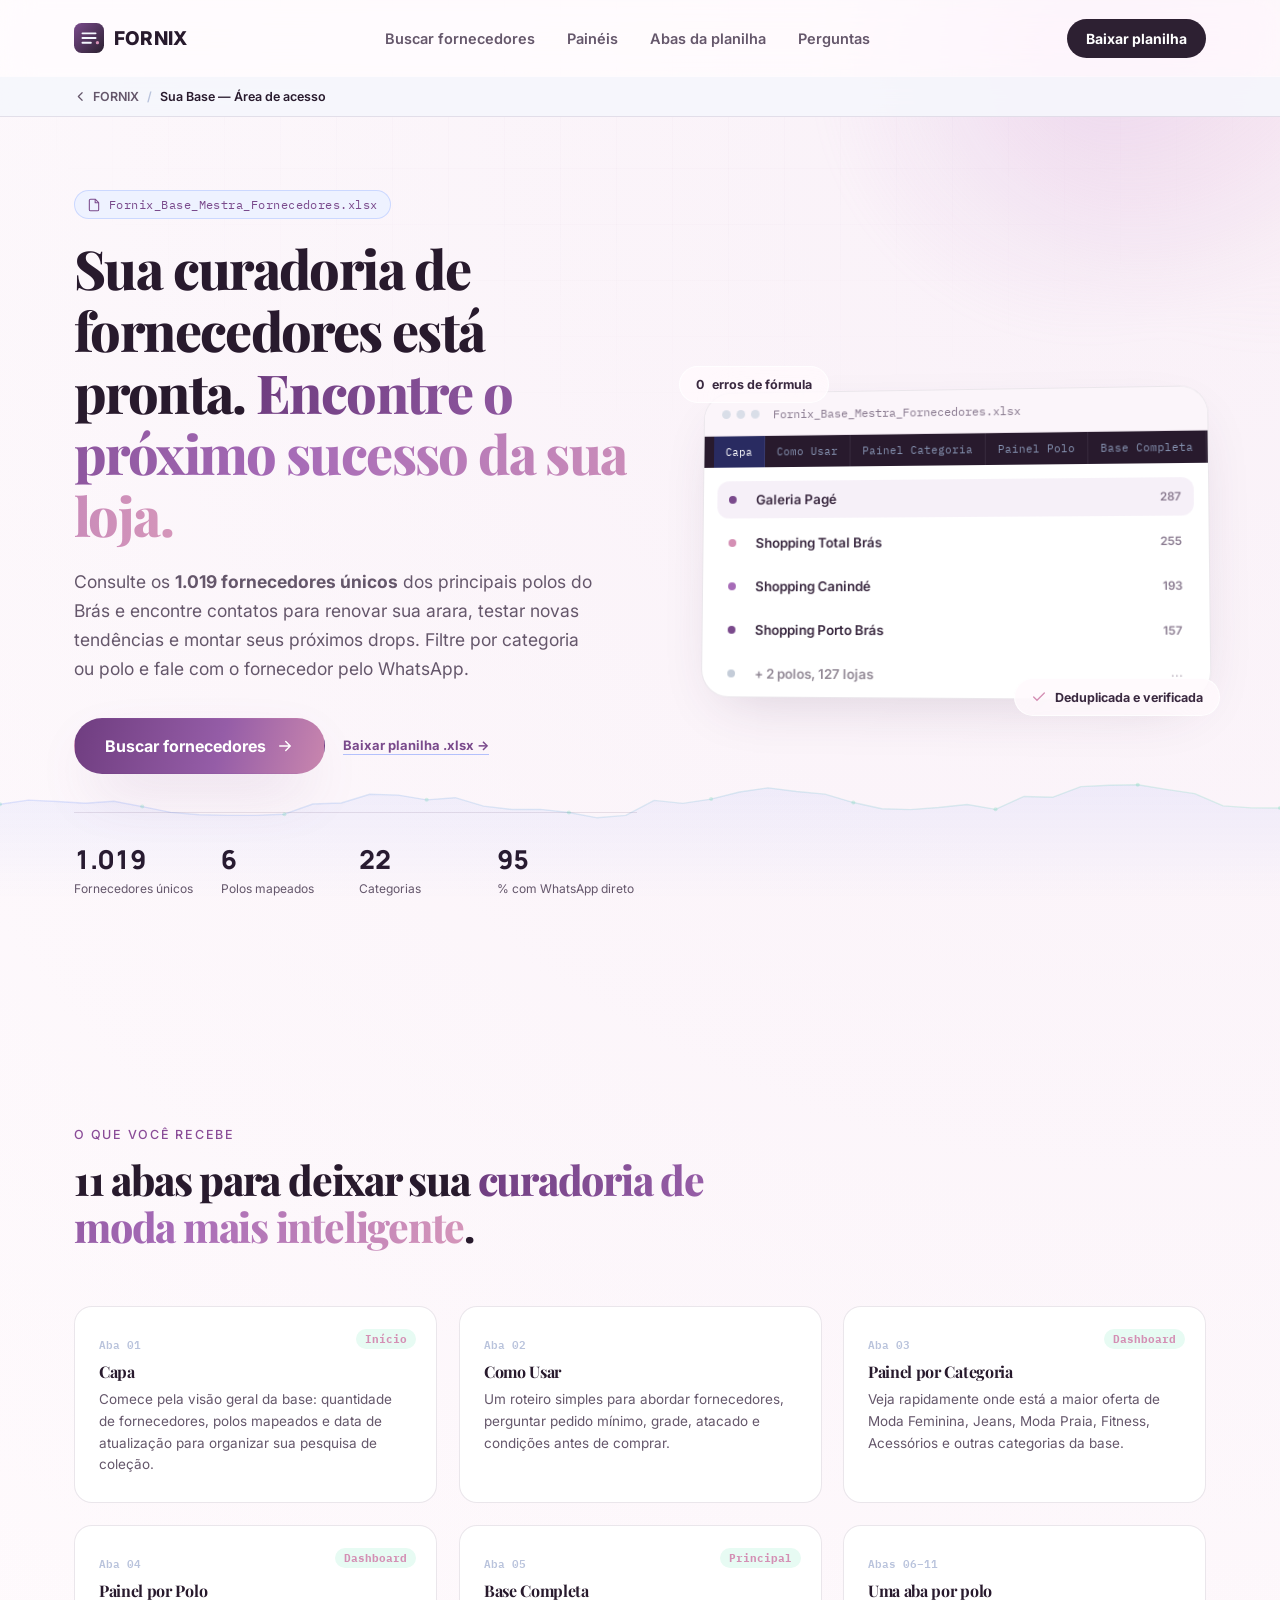
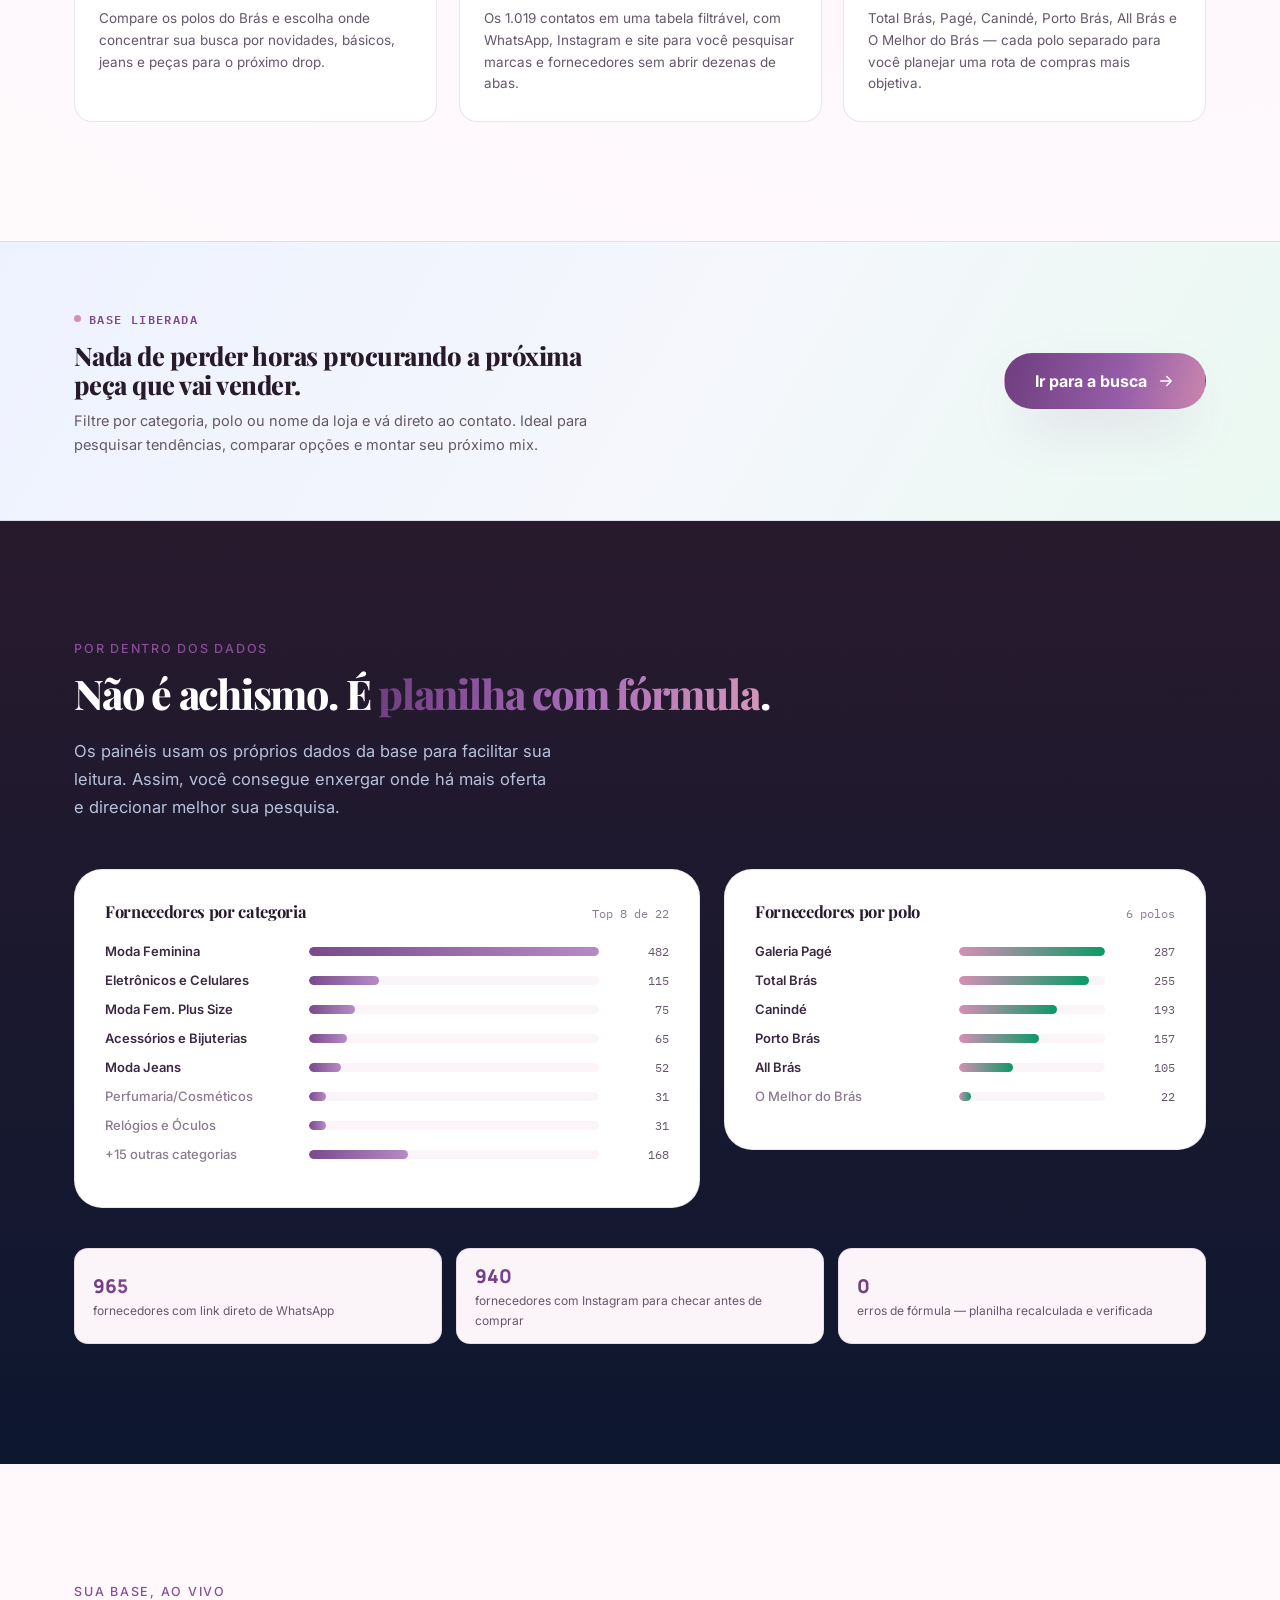
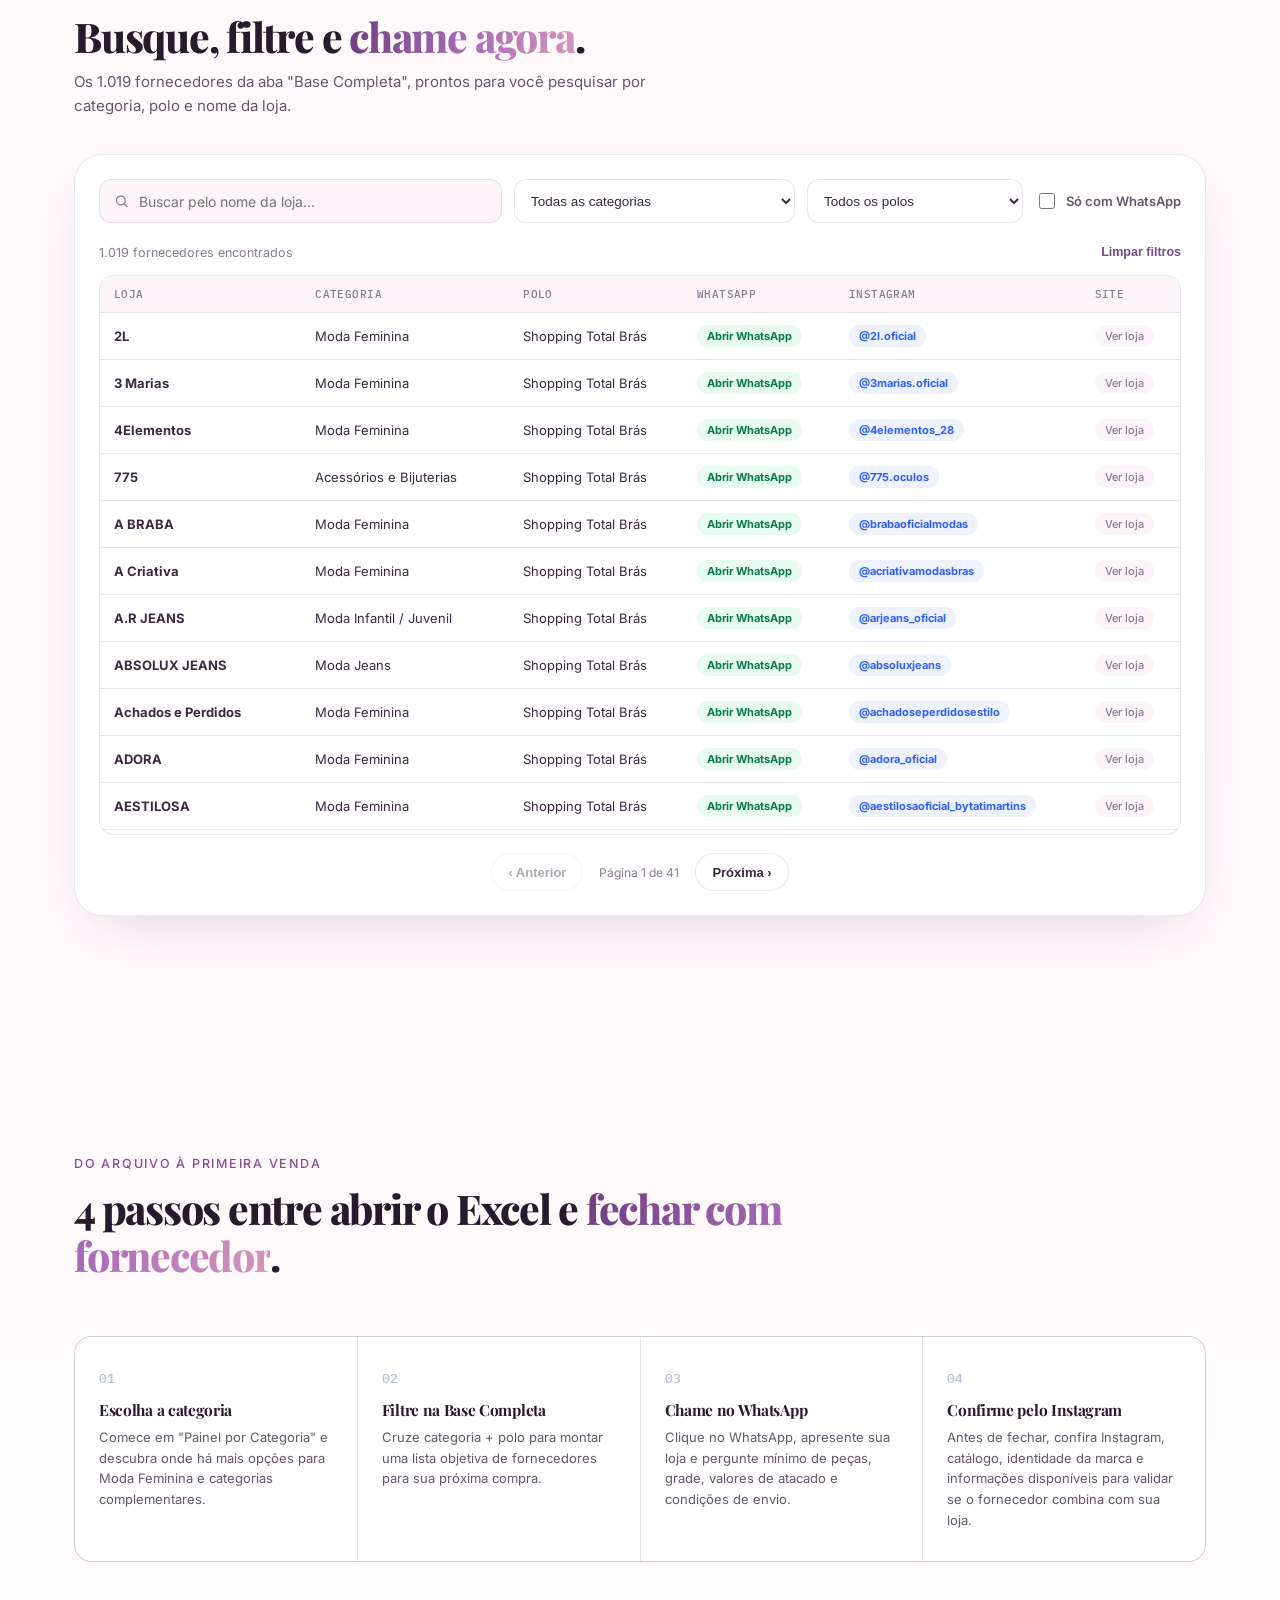
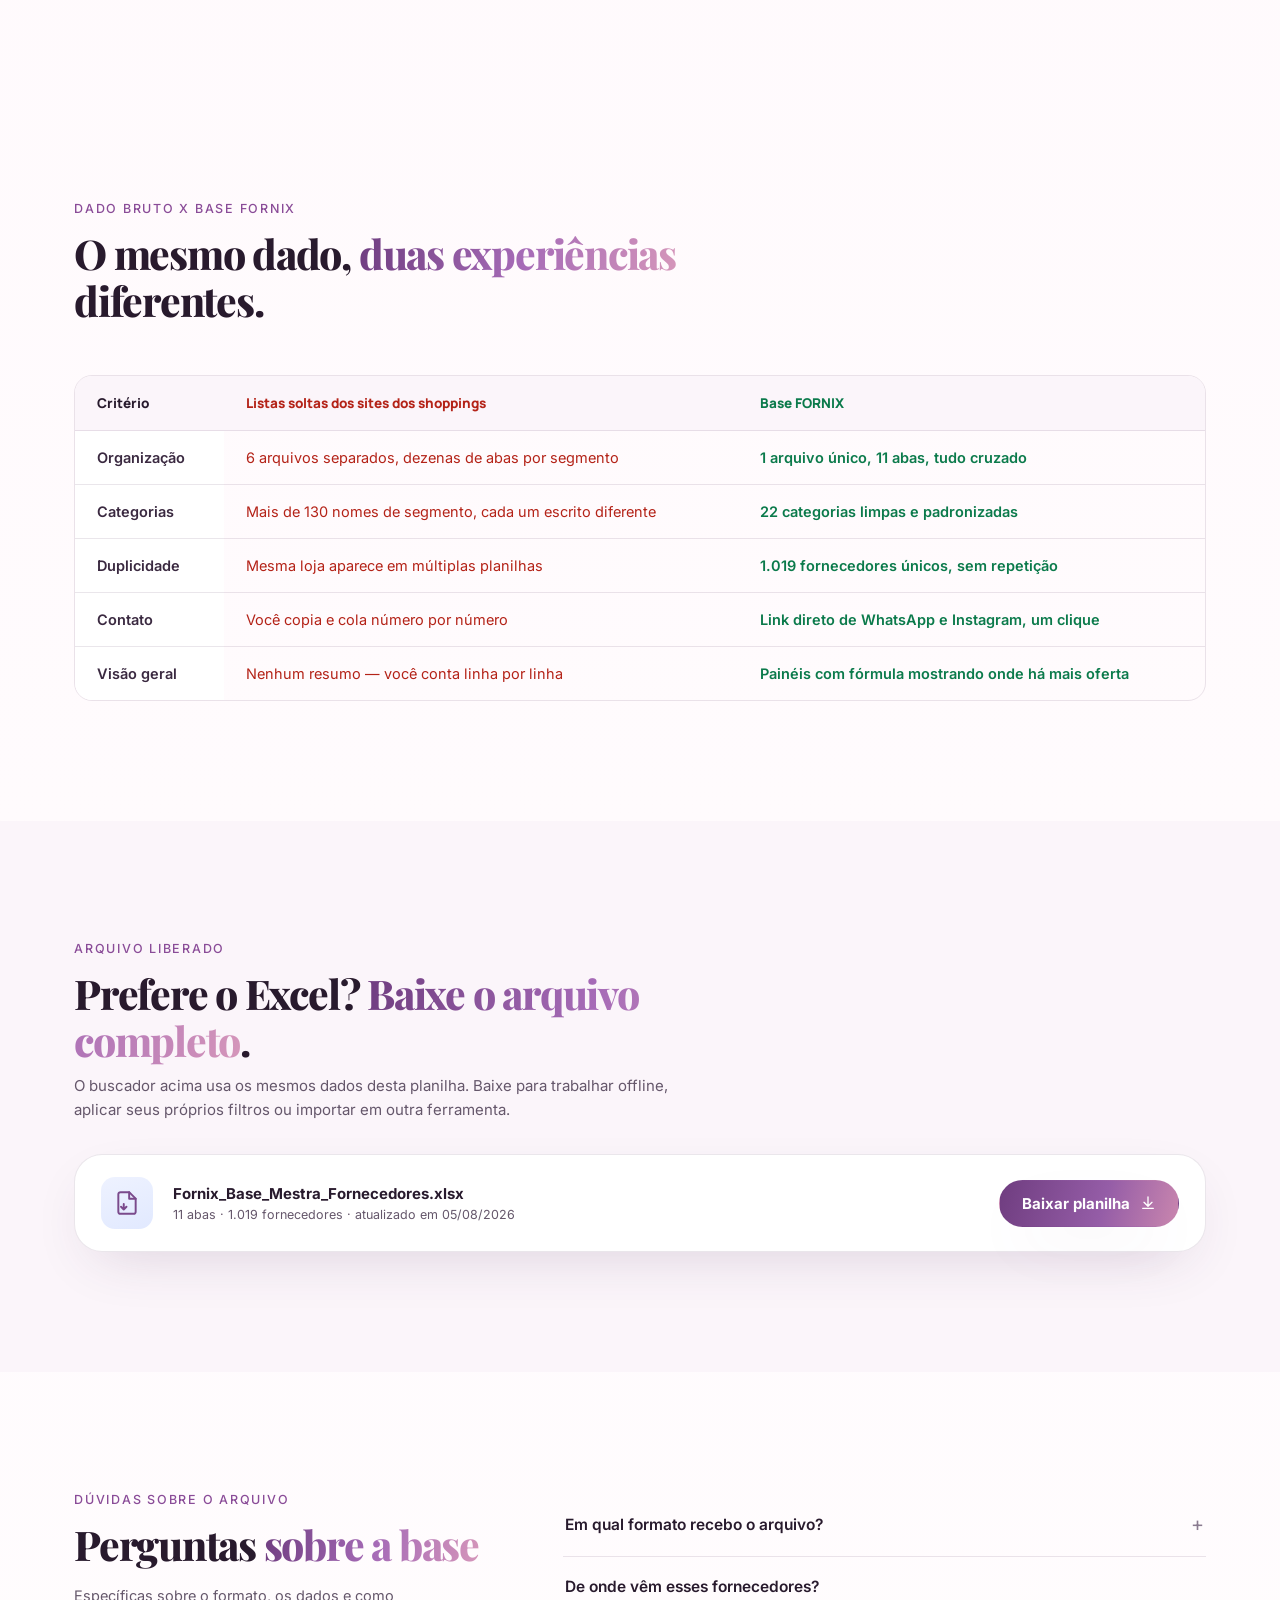
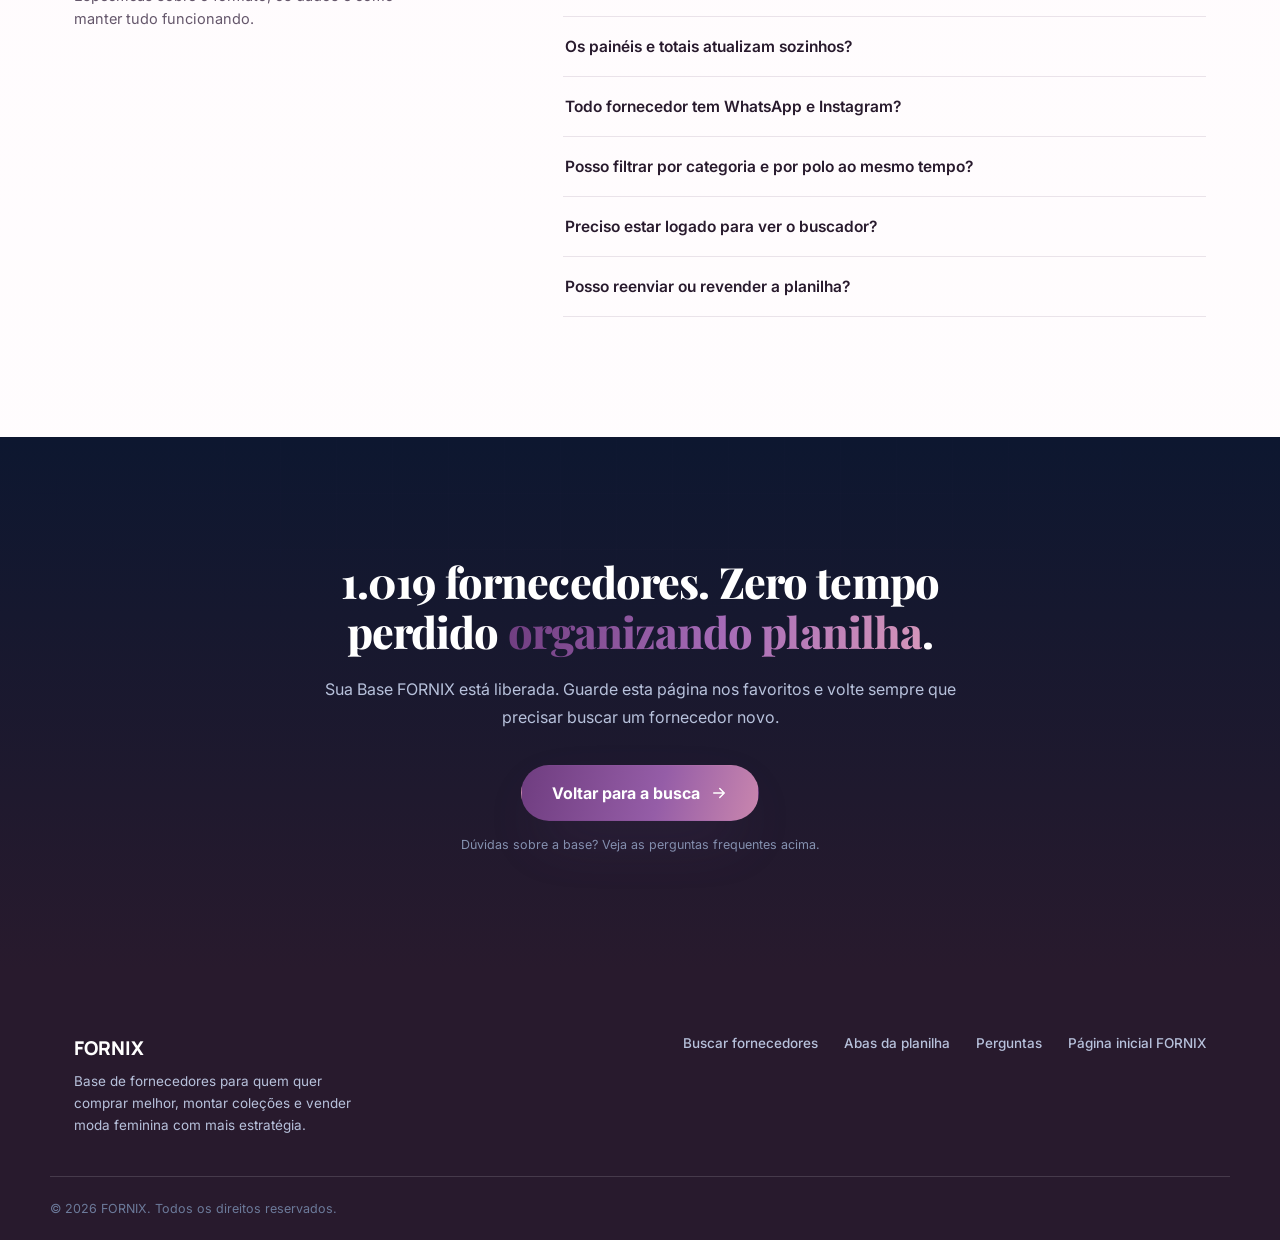
==== commit 34ab4e60: "Add files via upload" ====
--- a/base-fornix.html
+++ b/base-fornix.html
@@ -9,7 +9,7 @@
 
 <link rel="preconnect" href="https://fonts.googleapis.com">
 <link rel="preconnect" href="https://fonts.gstatic.com" crossorigin>
-<link href="https://fonts.googleapis.com/css2?family=Manrope:wght@500;700;800&family=Inter:wght@400;500;600;700&family=IBM+Plex+Mono:wght@400;500&display=swap" rel="stylesheet">
+<link href="https://fonts.googleapis.com/css2?family=Inter:wght@400;500;600;700&family=Manrope:wght@500;700;800&family=IBM+Plex+Mono:wght@400;500&family=Playfair+Display:wght@500;600;700&display=swap" rel="stylesheet">
 
 <link rel="icon" type="image/svg+xml" href="favicon.svg">
 <link rel="stylesheet" href="style.css">
@@ -27,9 +27,9 @@
       <svg width="30" height="30" viewBox="0 0 64 64" fill="none" aria-hidden="true">
         <rect width="64" height="64" rx="16" fill="url(#navGrad)"/>
         <path d="M18 22h28M18 32h28M18 42h18" stroke="#F4F7FF" stroke-width="4" stroke-linecap="round"/>
-        <circle cx="50" cy="42" r="3.5" fill="#16C784"/>
+        <circle cx="50" cy="42" r="3.5" fill="#D48FB4"/>
         <defs><linearGradient id="navGrad" x1="0" y1="0" x2="1" y2="1">
-          <stop offset="0%" stop-color="#2F5FFF"/><stop offset="100%" stop-color="#0B1220"/>
+          <stop offset="0%" stop-color="#7A4A8C"/><stop offset="100%" stop-color="#2B2030"/>
         </linearGradient></defs>
       </svg>
       <span>FORNIX</span>
@@ -66,12 +66,12 @@
   <div class="container hero__inner">
     <div class="hero__copy" data-reveal="fade-right">
       <span class="file-tag">
-        <svg width="14" height="14" viewBox="0 0 24 24" fill="none"><path d="M14 2H6a2 2 0 0 0-2 2v16a2 2 0 0 0 2 2h12a2 2 0 0 0 2-2V8z" stroke="#2F5FFF" stroke-width="1.8" stroke-linejoin="round"/><path d="M14 2v6h6" stroke="#2F5FFF" stroke-width="1.8" stroke-linejoin="round"/></svg>
+        <svg width="14" height="14" viewBox="0 0 24 24" fill="none"><path d="M14 2H6a2 2 0 0 0-2 2v16a2 2 0 0 0 2 2h12a2 2 0 0 0 2-2V8z" stroke="#7A4A8C" stroke-width="1.8" stroke-linejoin="round"/><path d="M14 2v6h6" stroke="#7A4A8C" stroke-width="1.8" stroke-linejoin="round"/></svg>
         Fornix_Base_Mestra_Fornecedores.xlsx
       </span>
 
-      <h1 class="hero__title">Sua Base FORNIX está pronta. <span class="grad-text">Busque e chame agora.</span></h1>
-      <p class="hero__subtitle">Consulte aqui mesmo os <strong>1.019 fornecedores únicos</strong> dos principais polos do Brás — filtre por categoria ou polo e abra o WhatsApp com um clique. Prefere trabalhar no Excel? A planilha completa também está liberada para download.</p>
+      <h1 class="hero__title">Sua curadoria de fornecedores está pronta. <span class="grad-text">Encontre o próximo sucesso da sua loja.</span></h1>
+      <p class="hero__subtitle">Consulte os <strong>1.019 fornecedores únicos</strong> dos principais polos do Brás e encontre contatos para renovar sua arara, testar novas tendências e montar seus próximos drops. Filtre por categoria ou polo e fale com o fornecedor pelo WhatsApp.</p>
 
       <div class="hero__actions">
         <a href="#base" class="btn btn--primary btn--lg" data-cta="hero-buscar">
@@ -99,10 +99,10 @@
           <span class="is-active">Capa</span><span>Como Usar</span><span>Painel Categoria</span><span>Painel Polo</span><span>Base Completa</span><span>Total Brás</span><span>Pagé</span><span>+4</span>
         </div>
         <div class="dash-card__rows" id="dashRows">
-          <div class="dash-row"><span class="dot" style="--c:#2F5FFF"></span><span>Galeria Pagé</span><span class="mono">287</span></div>
-          <div class="dash-row"><span class="dot" style="--c:#16C784"></span><span>Shopping Total Brás</span><span class="mono">255</span></div>
-          <div class="dash-row"><span class="dot" style="--c:#7C5CFF"></span><span>Shopping Canindé</span><span class="mono">193</span></div>
-          <div class="dash-row"><span class="dot" style="--c:#2F5FFF"></span><span>Shopping Porto Brás</span><span class="mono">157</span></div>
+          <div class="dash-row"><span class="dot" style="--c:#7A4A8C"></span><span>Galeria Pagé</span><span class="mono">287</span></div>
+          <div class="dash-row"><span class="dot" style="--c:#D48FB4"></span><span>Shopping Total Brás</span><span class="mono">255</span></div>
+          <div class="dash-row"><span class="dot" style="--c:#A66BB7"></span><span>Shopping Canindé</span><span class="mono">193</span></div>
+          <div class="dash-row"><span class="dot" style="--c:#7A4A8C"></span><span>Shopping Porto Brás</span><span class="mono">157</span></div>
           <div class="dash-row dash-row--ghost"><span class="dot" style="--c:#94A3B8"></span><span>+ 2 polos, 127 lojas</span><span class="mono">···</span></div>
         </div>
       </div>
@@ -110,7 +110,7 @@
         <span class="mono">0</span> erros de fórmula
       </div>
       <div class="float-chip float-chip--bottom" aria-hidden="true">
-        <svg width="16" height="16" viewBox="0 0 24 24" fill="none"><path d="M20 6L9 17l-5-5" stroke="#16C784" stroke-width="2" stroke-linecap="round"/></svg>
+        <svg width="16" height="16" viewBox="0 0 24 24" fill="none"><path d="M20 6L9 17l-5-5" stroke="#D48FB4" stroke-width="2" stroke-linecap="round"/></svg>
         Deduplicada e verificada
       </div>
     </div>
@@ -121,42 +121,42 @@
 <section class="beneficios" id="abas" aria-label="O que você recebe">
   <div class="container">
     <p class="eyebrow" data-reveal="fade-up">O que você recebe</p>
-    <h2 class="section-title" data-reveal="fade-up">11 abas, cada uma com <span class="grad-text">um trabalho específico</span>.</h2>
+    <h2 class="section-title" data-reveal="fade-up">11 abas para deixar sua <span class="grad-text">curadoria de moda mais inteligente</span>.</h2>
 
     <div class="cards-grid">
       <div class="tab-card" data-reveal="fade-up">
         <span class="tab-card__badge">Início</span>
         <span class="tab-card__index">Aba 01</span>
         <h3>Capa</h3>
-        <p>Resumo executivo com total de fornecedores, polos mapeados e data de atualização — a primeira coisa que você vê ao abrir o arquivo.</p>
+        <p>Comece pela visão geral da base: quantidade de fornecedores, polos mapeados e data de atualização para organizar sua pesquisa de coleção.</p>
       </div>
       <div class="tab-card" data-reveal="fade-up">
         <span class="tab-card__index">Aba 02</span>
         <h3>Como Usar</h3>
-        <p>Passo a passo de abordagem no WhatsApp, checklist antes de fechar pedido e os avisos importantes sobre a base.</p>
+        <p>Um roteiro simples para abordar fornecedores, perguntar pedido mínimo, grade, atacado e condições antes de comprar.</p>
       </div>
       <div class="tab-card" data-reveal="fade-up">
         <span class="tab-card__badge">Dashboard</span>
         <span class="tab-card__index">Aba 03</span>
         <h3>Painel por Categoria</h3>
-        <p>Ranking com fórmulas automáticas mostrando onde há mais fornecedores — Moda Feminina, Eletrônicos, Acessórios e mais 19 categorias.</p>
+        <p>Veja rapidamente onde está a maior oferta de Moda Feminina, Jeans, Moda Praia, Fitness, Acessórios e outras categorias da base.</p>
       </div>
       <div class="tab-card" data-reveal="fade-up">
         <span class="tab-card__badge">Dashboard</span>
         <span class="tab-card__index">Aba 04</span>
         <h3>Painel por Polo</h3>
-        <p>Comparativo entre os 6 polos mapeados, para você decidir por onde começar a prospecção.</p>
+        <p>Compare os polos do Brás e escolha onde concentrar sua busca por novidades, básicos, jeans e peças para o próximo drop.</p>
       </div>
       <div class="tab-card" data-reveal="fade-up">
         <span class="tab-card__badge">Principal</span>
         <span class="tab-card__index">Aba 05</span>
         <h3>Base Completa</h3>
-        <p>Os 1.019 fornecedores em uma única tabela filtrável, com WhatsApp, Instagram e site como links clicáveis.</p>
+        <p>Os 1.019 contatos em uma tabela filtrável, com WhatsApp, Instagram e site para você pesquisar marcas e fornecedores sem abrir dezenas de abas.</p>
       </div>
       <div class="tab-card" data-reveal="fade-up">
         <span class="tab-card__index">Abas 06–11</span>
         <h3>Uma aba por polo</h3>
-        <p>Total Brás, Pagé, Canindé, Porto Brás, All Brás e O Melhor do Brás — cada polo já separado, pronto para uma visita direcionada.</p>
+        <p>Total Brás, Pagé, Canindé, Porto Brás, All Brás e O Melhor do Brás — cada polo separado para você planejar uma rota de compras mais objetiva.</p>
       </div>
     </div>
   </div>
@@ -167,8 +167,8 @@
   <div class="container cta-strip__inner" data-reveal="fade-up">
     <div class="cta-strip__copy">
       <span class="cta-strip__badge"><span class="cta-strip__pulse" aria-hidden="true"></span>Base liberada</span>
-      <h3>Nada de rolar planilha atrás de fornecedor.</h3>
-      <p>Mais abaixo você filtra por categoria e polo, e o link do WhatsApp abre com um clique — sem precisar abrir o Excel.</p>
+      <h3>Nada de perder horas procurando a próxima peça que vai vender.</h3>
+      <p>Filtre por categoria, polo ou nome da loja e vá direto ao contato. Ideal para pesquisar tendências, comparar opções e montar seu próximo mix.</p>
     </div>
     <a href="#base" class="btn btn--primary btn--lg" data-cta="meio-buscar">
       <span>Ir para a busca</span>
@@ -183,7 +183,7 @@
   <div class="container">
     <p class="eyebrow eyebrow--light" data-reveal="fade-up">Por dentro dos dados</p>
     <h2 class="section-title section-title--light" data-reveal="fade-up">Não é achismo. É <span class="grad-text">planilha com fórmula</span>.</h2>
-    <p class="solucao__text" data-reveal="fade-up">Cada número abaixo é calculado direto na planilha com COUNTIF — se um fornecedor for adicionado ou removido, os painéis se atualizam sozinhos.</p>
+    <p class="solucao__text" data-reveal="fade-up">Os painéis usam os próprios dados da base para facilitar sua leitura. Assim, você consegue enxergar onde há mais oferta e direcionar melhor sua pesquisa.</p>
 
     <div class="panels-grid" style="margin-top:48px;">
       <div class="rank-panel tilt" data-reveal="fade-up">
@@ -284,7 +284,7 @@
   <div class="container">
     <p class="eyebrow" data-reveal="fade-up">Sua base, ao vivo</p>
     <h2 class="section-title" data-reveal="fade-up">Busque, filtre e <span class="grad-text">chame agora</span>.</h2>
-    <p class="explorer__sub" data-reveal="fade-up">Os 1.019 fornecedores da aba "Base Completa", prontos para consultar aqui — sem precisar abrir o Excel.</p>
+    <p class="explorer__sub" data-reveal="fade-up">Os 1.019 fornecedores da aba "Base Completa", prontos para você pesquisar por categoria, polo e nome da loja.</p>
 
     <div class="explorer__panel" data-reveal="fade-up">
       <div class="explorer__toolbar">
@@ -338,19 +338,19 @@
     <div class="steps-row" data-reveal="fade-up">
       <div class="step-card">
         <h3>Escolha a categoria</h3>
-        <p>Vá em "Painel por Categoria" e veja onde há mais oferta para o seu nicho.</p>
+        <p>Comece em "Painel por Categoria" e descubra onde há mais opções para Moda Feminina e categorias complementares.</p>
       </div>
       <div class="step-card">
         <h3>Filtre na Base Completa</h3>
-        <p>Use os filtros de cabeçalho para cruzar categoria + polo e montar sua lista do dia.</p>
+        <p>Cruze categoria + polo para montar uma lista objetiva de fornecedores para sua próxima compra.</p>
       </div>
       <div class="step-card">
         <h3>Chame no WhatsApp</h3>
-        <p>Clique no link direto, apresente-se e pergunte pedido mínimo e condições de atacado.</p>
+        <p>Clique no WhatsApp, apresente sua loja e pergunte mínimo de peças, grade, valores de atacado e condições de envio.</p>
       </div>
       <div class="step-card">
         <h3>Confirme pelo Instagram</h3>
-        <p>Antes de pagar, confira fotos reais e avaliações de outros lojistas no perfil da loja.</p>
+        <p>Antes de fechar, confira Instagram, catálogo, identidade da marca e informações disponíveis para validar se o fornecedor combina com sua loja.</p>
       </div>
     </div>
   </div>
@@ -412,7 +412,7 @@
 
     <div class="download-card" data-reveal="fade-up" style="margin-top:32px;">
       <div class="download-card__icon">
-        <svg width="26" height="26" viewBox="0 0 24 24" fill="none"><path d="M14 2H6a2 2 0 0 0-2 2v16a2 2 0 0 0 2 2h12a2 2 0 0 0 2-2V8z" stroke="#2F5FFF" stroke-width="1.8" stroke-linejoin="round"/><path d="M14 2v6h6M9 13v5M9 18l-2.5-2.5M9 18l2.5-2.5" stroke="#2F5FFF" stroke-width="1.8" stroke-linecap="round" stroke-linejoin="round"/></svg>
+        <svg width="26" height="26" viewBox="0 0 24 24" fill="none"><path d="M14 2H6a2 2 0 0 0-2 2v16a2 2 0 0 0 2 2h12a2 2 0 0 0 2-2V8z" stroke="#7A4A8C" stroke-width="1.8" stroke-linejoin="round"/><path d="M14 2v6h6M9 13v5M9 18l-2.5-2.5M9 18l2.5-2.5" stroke="#7A4A8C" stroke-width="1.8" stroke-linecap="round" stroke-linejoin="round"/></svg>
       </div>
       <div class="download-card__body">
         <strong>Fornix_Base_Mestra_Fornecedores.xlsx</strong>
@@ -489,7 +489,7 @@
   <div class="container footer__inner">
     <div class="footer__brand">
       <span>FORNIX</span>
-      <p>Base de fornecedores para quem quer comprar direto e vender mais.</p>
+      <p>Base de fornecedores para quem quer comprar melhor, montar coleções e vender moda feminina com mais estratégia.</p>
     </div>
     <nav class="footer__links" aria-label="Links do rodapé">
       <a href="#base">Buscar fornecedores</a>
--- a/style.css
+++ b/style.css
@@ -1,550 +1,221 @@
-/* ==========================================================================
-   FORNIX — Design tokens
-   ========================================================================== */
+:root{--white:#FFFFFF;--bg-soft:#F5F7FC;--ink:#0B1220;--ink-2:#14213D;--blue:#2F5FFF;--blue-2:#7C5CFF;--green:#16C784;--gray-500:#64748B;--gray-600:#475569;--line:rgba(11,18,32,0.08);--line-dark:rgba(244,247,255,0.12);--f-display:'Manrope',system-ui,sans-serif;--f-body:'Inter',system-ui,sans-serif;--f-mono:'IBM Plex Mono','SFMono-Regular',monospace;--container:1180px;--radius-sm:10px;--radius-md:18px;--radius-lg:28px;--shadow-soft:0 20px 60px -20px rgba(11,18,32,0.18);--shadow-lift:0 30px 80px -24px rgba(47,95,255,0.35);--ease:cubic-bezier(.16,.8,.24,1)}*,::after,::before{box-sizing:border-box}html{scroll-behavior:smooth}@media (prefers-reduced-motion:reduce){html{scroll-behavior:auto}*,::after,::before{animation-duration:0s!important;animation-iteration-count:1!important;transition-duration:0s!important;scroll-behavior:auto!important}}body{margin:0;font-family:var(--f-body);color:var(--ink);background:var(--white);-webkit-font-smoothing:antialiased;text-rendering:optimizeLegibility;overflow-x:hidden}img{max-width:100%;display:block}a{color:inherit;text-decoration:none}ul{list-style:none;margin:0;padding:0}h1,h2,h3,h4{font-family:var(--f-display);margin:0;line-height:1.15;letter-spacing:-.02em}p{margin:0}.mono{font-family:var(--f-mono)}.container{max-width:var(--container);margin:0 auto;padding:0 24px}:focus-visible{outline:2.5px solid var(--blue);outline-offset:3px;border-radius:6px}.grad-text{background:linear-gradient(100deg,var(--blue),var(--blue-2));-webkit-background-clip:text;background-clip:text;color:transparent}.btn{display:inline-flex;align-items:center;justify-content:center;gap:10px;font-family:var(--f-body);font-weight:700;font-size:15px;padding:13px 22px;border-radius:100px;border:1px solid transparent;cursor:pointer;position:relative;overflow:hidden;transition:transform .35s var(--ease),box-shadow .35s var(--ease),background .35s var(--ease);isolation:isolate}.btn svg{transition:transform .3s var(--ease)}.btn:hover svg{transform:translateX(3px)}.btn--primary{color:#fff;background:linear-gradient(100deg,var(--blue),#1c3fd6);box-shadow:var(--shadow-lift)}.btn--primary::after{content:"";position:absolute;inset:0;z-index:-1;border-radius:inherit;background:radial-gradient(120px 60px at var(--mx,50%) var(--my,50%),rgba(22,199,132,.55),transparent 70%);opacity:0;transition:opacity .35s var(--ease)}.btn--primary:hover::after{opacity:1}.btn--primary:hover{transform:translateY(-2px) scale(1.015)}.btn--primary:active{transform:translateY(0) scale(.99)}.btn--lg{padding:17px 30px;font-size:16px}.btn--nav{background:var(--ink);color:#fff;padding:10px 18px;font-size:14px}.btn--nav:hover{background:var(--blue);transform:translateY(-1px)}.btn .ripple{position:absolute;border-radius:50%;background:rgba(255,255,255,.5);transform:scale(0);animation:ripple .6s var(--ease) forwards;pointer-events:none}@keyframes ripple{to{transform:scale(3);opacity:0}}[data-reveal]{opacity:0;transition:opacity .9s var(--ease),transform .9s var(--ease);will-change:transform,opacity}[data-reveal=fade-up]{transform:translateY(36px)}[data-reveal=fade-right]{transform:translateX(-40px)}[data-reveal=fade-left]{transform:translateX(40px)}[data-reveal].is-visible{opacity:1;transform:none}.nav{position:fixed;top:0;left:0;right:0;z-index:100;background:rgba(255,255,255,.7);backdrop-filter:blur(16px) saturate(160%);-webkit-backdrop-filter:blur(16px) saturate(160%);border-bottom:1px solid transparent;transition:border-color .4s var(--ease),background .4s var(--ease)}.nav.is-scrolled{border-bottom-color:var(--line);background:rgba(255,255,255,.85)}.nav__inner{display:flex;align-items:center;justify-content:space-between;height:76px}.nav__brand{display:flex;align-items:center;gap:10px;font-family:var(--f-display);font-weight:800;font-size:19px;letter-spacing:-.01em}.nav__links{display:flex;gap:32px;font-size:14.5px;font-weight:600;color:var(--gray-600)}.nav__links a{position:relative;padding:4px 0}.nav__links a::after{content:"";position:absolute;left:0;bottom:-2px;width:0;height:2px;background:var(--blue);transition:width .3s var(--ease)}.nav__links a:hover{color:var(--ink)}.nav__links a:hover::after{width:100%}@media (max-width:860px){.nav__links{display:none}}.hero{position:relative;padding:150px 0 110px;overflow:hidden;background:var(--white)}.hero__glow{position:absolute;top:-220px;right:-160px;width:640px;height:640px;border-radius:50%;background:radial-gradient(circle,rgba(47,95,255,.2),transparent 65%);filter:blur(10px);pointer-events:none}.hero__grid{position:absolute;inset:0;pointer-events:none;opacity:.5;background-image:linear-gradient(to right,rgba(11,18,32,.045) 1px,transparent 1px),linear-gradient(to bottom,rgba(11,18,32,.045) 1px,transparent 1px);background-size:56px 56px;mask-image:radial-gradient(ellipse 60% 50% at 50% 0%,black 40%,transparent 90%)}.hero__grid--dark{background-image:linear-gradient(to right,rgba(244,247,255,.06) 1px,transparent 1px),linear-gradient(to bottom,rgba(244,247,255,.06) 1px,transparent 1px)}.hero__inner{position:relative;display:grid;grid-template-columns:1.05fr 0.95fr;gap:60px;align-items:center}.badge-row{display:flex;flex-wrap:wrap;gap:10px;margin-bottom:26px}.badge{display:inline-flex;align-items:center;gap:6px;font-size:12.5px;font-weight:600;color:var(--gray-600);background:var(--bg-soft);border:1px solid var(--line);padding:7px 12px;border-radius:100px}.hero__title{font-size:clamp(2.4rem, 4.2vw, 3.6rem);font-weight:800}.hero__subtitle{margin-top:22px;font-size:17.5px;line-height:1.65;color:var(--gray-600);max-width:520px}.hero__actions{display:flex;align-items:center;gap:18px;margin-top:34px;flex-wrap:wrap}.hero__hint{font-size:13px;color:var(--gray-500);font-weight:500}.hero__proof{display:flex;align-items:center;gap:14px;margin-top:44px}.avatars{display:flex}.avatar{width:32px;height:32px;border-radius:50%;background:var(--c);border:2.5px solid #fff;margin-left:-10px}.avatar:first-child{margin-left:0}.hero__proof p{font-size:13.5px;color:var(--gray-600)}.hero__proof strong{color:var(--ink)}.hero__visual{position:relative}.dash-card{position:relative;border-radius:var(--radius-lg);background:rgba(255,255,255,.6);border:1px solid rgba(255,255,255,.6);box-shadow:var(--shadow-soft);backdrop-filter:blur(18px) saturate(180%);-webkit-backdrop-filter:blur(18px) saturate(180%);padding:0 0 18px;transform:perspective(1000px) rotateX(4deg) rotateY(-6deg);transition:transform .2s var(--ease)}.dash-card__bar{display:flex;align-items:center;gap:10px;padding:16px 20px;border-bottom:1px solid var(--line)}.dash-card__dots{display:flex;gap:6px}.dash-card__dots span{width:9px;height:9px;border-radius:50%;background:#d9dee8}.dash-card__title{margin-left:6px;font-family:var(--f-mono);font-size:12px;color:var(--gray-500)}.dash-card__rows{padding:14px 14px 4px;display:flex;flex-direction:column;gap:6px}.dash-row{display:grid;grid-template-columns:16px 1fr auto;align-items:center;gap:12px;padding:11px 12px;border-radius:12px;font-size:13.5px;font-weight:600;color:var(--ink-2);background:rgba(255,255,255,.55);transition:background .25s var(--ease),transform .25s var(--ease)}.dash-row .dot{width:8px;height:8px;border-radius:50%;background:var(--c)}.dash-row .mono{font-size:11.5px;color:var(--gray-500)}.dash-row:hover{background:rgba(47,95,255,.08);transform:translateX(3px)}.dash-row--ghost{opacity:.55;font-style:normal}.float-chip{position:absolute;display:flex;align-items:center;gap:8px;background:rgba(255,255,255,.75);border:1px solid rgba(255,255,255,.7);backdrop-filter:blur(14px);-webkit-backdrop-filter:blur(14px);box-shadow:var(--shadow-soft);border-radius:100px;padding:10px 16px;font-size:12.5px;font-weight:700;color:var(--ink-2);animation:float 6s ease-in-out infinite}.float-chip--top{top:-22px;left:-18px;animation-delay:0s}.float-chip--bottom{bottom:-18px;right:-14px;animation-delay:-3s}@keyframes float{0%,100%{transform:translateY(0)}50%{transform:translateY(-10px)}}@media (max-width:980px){.hero__inner{grid-template-columns:1fr}.hero{padding:130px 0 80px}.hero__visual{margin-top:40px}.dash-card{transform:none}}section{padding:120px 0}.eyebrow{font-family:var(--f-mono);font-size:12.5px;letter-spacing:.14em;text-transform:uppercase;color:var(--blue);font-weight:500;margin-bottom:14px}.eyebrow--light{color:#8da8ff}.section-title{font-size:clamp(1.9rem, 3.2vw, 2.7rem);font-weight:800;max-width:720px}.section-title--light{color:#fff}.problema{background:var(--bg-soft)}.problema__grid{margin-top:56px;display:grid;grid-template-columns:repeat(4,1fr);gap:22px}.problema__card{background:#fff;border:1px solid var(--line);border-radius:var(--radius-md);padding:30px 24px;transition:transform .35s var(--ease),box-shadow .35s var(--ease)}.problema__card:hover{transform:translateY(-6px);box-shadow:var(--shadow-soft)}.problema__card h3{font-size:17px;margin:18px 0 8px}.problema__card p{font-size:14.5px;color:var(--gray-600);line-height:1.6}@media (max-width:980px){.problema__grid{grid-template-columns:repeat(2,1fr)}}@media (max-width:600px){.problema__grid{grid-template-columns:1fr}}.solucao{position:relative;background:linear-gradient(180deg,var(--ink),#0d1730);overflow:hidden}.solucao__inner{position:relative;display:grid;grid-template-columns:1fr 1fr;gap:60px;align-items:center}.solucao__text{margin-top:20px;color:#b7c1db;font-size:16.5px;line-height:1.7;max-width:480px}.solucao__list{margin-top:28px;display:flex;flex-direction:column;gap:14px}.solucao__list li{display:flex;align-items:center;gap:10px;font-size:14.5px;color:#dce3f5;font-weight:500}.orbit-wrap{position:relative;width:100%;max-width:420px;aspect-ratio:1;margin:0 auto}.orbit-core{position:absolute;top:50%;left:50%;transform:translate(-50%,-50%);width:118px;height:118px;border-radius:50%;background:radial-gradient(circle at 35% 30%,#4472ff,#1c3fd6);color:#fff;font-family:var(--f-display);font-weight:800;font-size:20px;display:flex;align-items:center;justify-content:center;box-shadow:0 0 0 1px rgba(255,255,255,.08),0 30px 70px -10px rgba(47,95,255,.6);z-index:2}.orbit{position:absolute;top:50%;left:50%;border:1px dashed rgba(255,255,255,.14);border-radius:50%;transform:translate(-50%,-50%);animation:spin linear infinite}.orbit--1{width:210px;height:210px;animation-duration:18s}.orbit--2{width:290px;height:290px;animation-duration:26s;animation-direction:reverse}.orbit--3{width:370px;height:370px;animation-duration:34s}.orbit--4{width:420px;height:420px;animation-duration:42s;animation-direction:reverse}@keyframes spin{to{transform:translate(-50%,-50%) rotate(360deg)}}.orbit-node{position:absolute;top:-14px;left:50%;transform:translate(-50%,0);background:rgba(255,255,255,.08);border:1px solid rgba(255,255,255,.16);backdrop-filter:blur(6px);color:#fff;font-size:12px;font-weight:600;padding:7px 13px;border-radius:100px;white-space:nowrap;animation:spin linear infinite;animation-duration:inherit;animation-direction:inherit}.orbit-node{animation-name:counterspin}@keyframes counterspin{to{transform:translate(-50%,0) rotate(-360deg)}}@media (max-width:980px){.solucao__inner{grid-template-columns:1fr}.orbit-wrap{margin-top:20px}}.cards-grid{margin-top:56px;display:grid;grid-template-columns:repeat(3,1fr);gap:22px}.benefit-card{background:#fff;border:1px solid var(--line);border-radius:var(--radius-md);padding:32px 26px;transition:transform .3s var(--ease),box-shadow .3s var(--ease),border-color .3s var(--ease)}.benefit-card:hover{box-shadow:var(--shadow-soft);border-color:rgba(47,95,255,.25)}.benefit-card__icon{width:52px;height:52px;border-radius:14px;display:flex;align-items:center;justify-content:center;background:linear-gradient(160deg,#eef2ff,#e1e9ff);margin-bottom:18px}.benefit-card h3{font-size:17px;margin-bottom:8px}.benefit-card p{font-size:14.5px;color:var(--gray-600);line-height:1.6}@media (max-width:980px){.cards-grid{grid-template-columns:repeat(2,1fr)}}@media (max-width:600px){.cards-grid{grid-template-columns:1fr}}.recebe{background:var(--bg-soft)}.recebe__inner{display:grid;grid-template-columns:0.85fr 1.15fr;gap:70px;align-items:center}.recebe__visual{position:relative;height:340px}.stack-card{position:absolute;display:flex;align-items:center;gap:10px;background:#fff;border:1px solid var(--line);border-radius:16px;padding:16px 20px;font-size:13.5px;font-weight:700;color:var(--ink-2);box-shadow:var(--shadow-soft);width:250px}.stack-card--1{top:0;left:0;transform:rotate(-4deg);z-index:3}.stack-card--2{top:110px;left:60px;transform:rotate(2deg);z-index:2}.stack-card--3{top:220px;left:15px;transform:rotate(-2deg);z-index:1}.recebe__grid{margin-top:30px;display:grid;grid-template-columns:1fr 1fr;gap:24px 28px}.recebe__item{display:flex;gap:12px;align-items:flex-start}.recebe__item svg{flex-shrink:0;margin-top:2px}.recebe__item h4{font-size:15px;margin-bottom:4px}.recebe__item p{font-size:13.5px;color:var(--gray-600);line-height:1.55}@media (max-width:980px){.recebe__inner{grid-template-columns:1fr}.recebe__grid{grid-template-columns:1fr}.recebe__visual{height:260px;margin-bottom:10px}}.resultados__grid{margin-top:56px;display:grid;grid-template-columns:repeat(3,1fr);gap:1px;background:var(--line);border:1px solid var(--line);border-radius:var(--radius-md);overflow:hidden}.resultado-card{background:#fff;padding:34px 28px;transition:background .3s var(--ease)}.resultado-card:hover{background:var(--bg-soft)}.resultado-card__num{color:#b9c3dc;font-size:13px;font-weight:500}.resultado-card h3{font-size:16.5px;margin:12px 0 8px}.resultado-card p{font-size:14px;color:var(--gray-600);line-height:1.6}@media (max-width:980px){.resultados__grid{grid-template-columns:1fr 1fr}}@media (max-width:600px){.resultados__grid{grid-template-columns:1fr}}.avaliacoes{background:var(--bg-soft)}.reviews-grid{margin-top:56px;display:grid;grid-template-columns:repeat(3,1fr);gap:22px}.review-card{background:#fff;border:1px solid var(--line);border-radius:var(--radius-md);padding:26px;transition:transform .3s var(--ease),box-shadow .3s var(--ease)}.review-card:hover{transform:translateY(-4px);box-shadow:var(--shadow-soft)}.review-card__head{display:flex;align-items:center;gap:12px;margin-bottom:14px}.avatar-ph{width:40px;height:40px;border-radius:50%;flex-shrink:0;background:var(--c);color:#fff;font-family:var(--f-display);font-weight:700;font-size:13px;display:flex;align-items:center;justify-content:center}.review-card__head strong{display:block;font-size:14px}.review-card__head span{font-size:12px;color:var(--gray-500)}.stars{margin-left:auto;color:#f6b93b;font-size:13px;letter-spacing:1px}.review-card p{font-size:14px;color:var(--gray-600);line-height:1.65}@media (max-width:980px){.reviews-grid{grid-template-columns:1fr 1fr}}@media (max-width:640px){.reviews-grid{grid-template-columns:1fr}}.table-wrap{margin-top:50px;overflow-x:auto;border-radius:var(--radius-md);border:1px solid var(--line)}.compare-table{width:100%;border-collapse:collapse;min-width:560px}.compare-table td,.compare-table th{padding:18px 22px;text-align:left;font-size:14.5px;border-bottom:1px solid var(--line)}.compare-table thead th{font-family:var(--f-display);font-weight:800;font-size:13.5px;background:var(--bg-soft)}.compare-table tbody th{font-weight:600;color:var(--ink-2);background:#fff}.col-bad{color:#b42318}.col-good{color:#0b7a4b;font-weight:600}.compare-table tbody tr:last-child td,.compare-table tbody tr:last-child th{border-bottom:none}.garantias{background:var(--bg-soft)}.garantias__grid{margin-top:56px;display:grid;grid-template-columns:repeat(4,1fr);gap:22px}.garantia-card{background:#fff;border:1px solid var(--line);border-radius:var(--radius-md);padding:30px 24px;text-align:left}.garantia-card h3{font-size:15.5px;margin:16px 0 6px}.garantia-card p{font-size:13.5px;color:var(--gray-600);line-height:1.6}@media (max-width:980px){.garantias__grid{grid-template-columns:1fr 1fr}}@media (max-width:600px){.garantias__grid{grid-template-columns:1fr}}.faq__inner{display:grid;grid-template-columns:0.8fr 1.2fr;gap:60px;align-items:start}.faq__sub{margin-top:16px;font-size:14.5px;color:var(--gray-600);max-width:320px;line-height:1.6}.acc-item{border-bottom:1px solid var(--line)}.acc-trigger{width:100%;display:flex;align-items:center;justify-content:space-between;gap:16px;background:0 0;border:none;text-align:left;cursor:pointer;font-family:var(--f-body);font-size:15.5px;font-weight:600;color:var(--ink);padding:20px 2px;transition:color .25s var(--ease)}.acc-trigger:hover{color:var(--blue)}.acc-icon{font-size:20px;font-weight:400;color:var(--gray-500);transition:transform .3s var(--ease);flex-shrink:0}.acc-trigger[aria-expanded=true] .acc-icon{transform:rotate(45deg);color:var(--blue)}.acc-panel{max-height:0;overflow:hidden;transition:max-height .4s var(--ease)}.acc-panel p{padding:0 2px 20px;font-size:14.5px;color:var(--gray-600);line-height:1.65;max-width:560px}@media (max-width:900px){.faq__inner{grid-template-columns:1fr}}.final{position:relative;background:linear-gradient(180deg,#0d1730,var(--ink));overflow:hidden;text-align:center}.final__inner{position:relative;max-width:680px;margin:0 auto}.final__title{color:#fff;font-size:clamp(1.9rem, 3.6vw, 2.7rem);font-weight:800}.final__text{margin-top:20px;color:#b7c1db;font-size:16px;line-height:1.7}.final .btn{margin-top:34px}.final__hint{margin-top:16px;font-size:12.5px;color:#8592b0}.footer{background:var(--ink);color:#b7c1db;padding:64px 0 0}.footer__inner{display:flex;justify-content:space-between;align-items:flex-start;gap:40px;flex-wrap:wrap;padding-bottom:40px;border-bottom:1px solid var(--line-dark)}.footer__brand span{font-family:var(--f-display);font-weight:800;font-size:19px;color:#fff}.footer__brand p{margin-top:10px;font-size:13.5px;max-width:280px;line-height:1.6}.footer__links{display:flex;gap:26px;font-size:13.5px;font-weight:500}.footer__links a:hover{color:#fff}.footer__bottom{padding:24px 0;font-size:12.5px;color:#6c7a9a}.back-to-top{position:fixed;right:22px;bottom:22px;width:46px;height:46px;border-radius:50%;background:var(--ink);color:#fff;border:none;cursor:pointer;display:flex;align-items:center;justify-content:center;opacity:0;pointer-events:none;transform:translateY(10px);transition:opacity .3s var(--ease),transform .3s var(--ease),background .3s var(--ease);z-index:90}.back-to-top.is-visible{opacity:1;pointer-events:auto;transform:none}.back-to-top:hover{background:var(--blue)}.tilt{transition:transform .25s var(--ease);transform-style:preserve-3d;will-change:transform}.scroll-progress{position:fixed;top:0;left:0;height:3px;width:0%;background:linear-gradient(90deg,var(--blue),var(--green));z-index:110;pointer-events:none;box-shadow:0 0 12px rgba(47,95,255,.45)}#bgChart{position:fixed;inset:0;width:100vw;height:100vh;z-index:1;pointer-events:none;display:block}.counter{font-variant-numeric:tabular-nums}.hero__glow{will-change:transform}.cta-strip{position:relative;padding:64px 0;overflow:hidden;z-index:2;background:linear-gradient(120deg,#eef2ff,#f5f7fc 55%,#eaf9f1);border-top:1px solid var(--line);border-bottom:1px solid var(--line)}.cta-strip--dark{background:linear-gradient(120deg,#0d1730,var(--ink) 55%,#101b38);border-top:1px solid var(--line-dark);border-bottom:1px solid var(--line-dark)}.cta-strip__inner{position:relative;display:flex;align-items:center;justify-content:space-between;gap:28px;flex-wrap:wrap}.cta-strip__copy{max-width:560px}.cta-strip__badge{display:inline-flex;align-items:center;gap:8px;font-family:var(--f-mono);font-size:11.5px;letter-spacing:.12em;text-transform:uppercase;color:var(--blue);margin-bottom:12px;font-weight:600}.cta-strip--dark .cta-strip__badge{color:#8da8ff}.cta-strip__pulse{width:7px;height:7px;border-radius:50%;background:var(--green);flex-shrink:0;animation:pulseDot 1.8s ease-out infinite}@keyframes pulseDot{0%{box-shadow:0 0 0 0 rgba(22,199,132,.55)}70%{box-shadow:0 0 0 10px rgba(22,199,132,0)}100%{box-shadow:0 0 0 0 rgba(22,199,132,0)}}.cta-strip__copy h3{font-size:clamp(1.25rem,2.3vw,1.6rem);font-weight:800}.cta-strip--dark .cta-strip__copy h3{color:#fff}.cta-strip__copy p{margin-top:10px;font-size:14.5px;color:var(--gray-600);line-height:1.6}.cta-strip--dark .cta-strip__copy p{color:#b7c1db}.cta-strip .btn{flex-shrink:0}@media (max-width:760px){.cta-strip{padding:48px 0}.cta-strip__inner{flex-direction:column;text-align:center;align-items:center}.cta-strip__copy{max-width:none}}.mobile-cta-bar{position:fixed;left:0;right:0;bottom:0;z-index:95;display:none;align-items:center;justify-content:space-between;gap:12px;padding:12px 14px;padding-bottom:calc(12px + env(safe-area-inset-bottom,0px));background:rgba(11,18,32,.94);backdrop-filter:blur(14px);-webkit-backdrop-filter:blur(14px);border-top:1px solid var(--line-dark);transform:translateY(100%);transition:transform .4s var(--ease)}.mobile-cta-bar.is-visible{transform:translateY(0)}.mobile-cta-bar__text{color:#fff;font-size:12px;line-height:1.35}.mobile-cta-bar__text strong{display:block;font-size:13.5px}.mobile-cta-bar .btn{flex-shrink:0;padding:11px 16px;font-size:13px;white-space:nowrap}@media (max-width:760px){.mobile-cta-bar{display:flex}}
+
+/* =========================================================
+   FORNIX FEMININA — editorial fashion theme
+   ========================================================= */
 :root{
-  /* Cor */
-  --white:        #FFFFFF;
-  --bg-soft:      #F5F7FC;
-  --ink:          #0B1220;      /* azul quase preto */
-  --ink-2:        #14213D;      /* azul profundo */
-  --blue:         #2F5FFF;      /* azul royal — CTA/link */
-  --blue-2:       #7C5CFF;      /* violeta de apoio p/ gradiente */
-  --green:        #16C784;      /* detalhe de CTA/sucesso, uso pontual */
-  --gray-500:     #64748B;
-  --gray-600:     #475569;
-  --line:         rgba(11,18,32,0.08);
-  --line-dark:    rgba(244,247,255,0.12);
-
-  /* Tipografia */
-  --f-display: 'Manrope', system-ui, sans-serif;
-  --f-body:    'Inter', system-ui, sans-serif;
-  --f-mono:    'IBM Plex Mono', 'SFMono-Regular', monospace;
-
-  /* Layout */
-  --container: 1180px;
-  --radius-sm: 10px;
-  --radius-md: 18px;
-  --radius-lg: 28px;
-
-  /* Sombra */
-  --shadow-soft: 0 20px 60px -20px rgba(11,18,32,0.18);
-  --shadow-lift: 0 30px 80px -24px rgba(47,95,255,0.35);
-
-  /* Motion */
-  --ease: cubic-bezier(.16,.8,.24,1);
-}
-
-*,*::before,*::after{ box-sizing:border-box; }
-html{ scroll-behavior:smooth; }
-@media (prefers-reduced-motion: reduce){
-  html{ scroll-behavior:auto; }
-  *,*::before,*::after{ animation-duration:0.01ms !important; animation-iteration-count:1 !important; transition-duration:0.01ms !important; scroll-behavior:auto !important; }
-}
-
+  --white:#FFFDFE;
+  --bg-soft:#FBF5FA;
+  --ink:#281A2D;
+  --ink-2:#3A2940;
+  --blue:#7A4A8C;
+  --blue-2:#B58BC6;
+  --green:#D48FB4;
+  --gray-500:#8A7B90;
+  --gray-600:#65576B;
+  --line:rgba(86,55,94,.12);
+  --line-dark:rgba(255,255,255,.14);
+  --shadow-soft:0 20px 60px -22px rgba(72,40,80,.20);
+  --shadow-lift:0 28px 75px -24px rgba(122,74,140,.32);
+}
 body{
-  margin:0;
-  font-family:var(--f-body);
-  color:var(--ink);
-  background:var(--white);
-  -webkit-font-smoothing:antialiased;
-  text-rendering:optimizeLegibility;
-  overflow-x:hidden;
-}
-img{ max-width:100%; display:block; }
-a{ color:inherit; text-decoration:none; }
-ul{ list-style:none; margin:0; padding:0; }
-h1,h2,h3,h4{ font-family:var(--f-display); margin:0; line-height:1.15; letter-spacing:-0.02em; }
-p{ margin:0; }
-.mono{ font-family:var(--f-mono); }
-
-.container{ max-width:var(--container); margin:0 auto; padding:0 24px; }
-
-:focus-visible{ outline:2.5px solid var(--blue); outline-offset:3px; border-radius:6px; }
-
+  background:
+    radial-gradient(circle at 90% 2%,rgba(226,193,224,.20),transparent 28%),
+    linear-gradient(180deg,#FFFDFE 0%,#FFF9FC 48%,#FFFDFE 100%);
+}
 .grad-text{
-  background:linear-gradient(100deg, var(--blue), var(--blue-2));
-  -webkit-background-clip:text; background-clip:text; color:transparent;
-}
-
-/* ==========================================================================
-   Botões
-   ========================================================================== */
-.btn{
-  display:inline-flex; align-items:center; justify-content:center; gap:10px;
-  font-family:var(--f-body); font-weight:700; font-size:15px;
-  padding:13px 22px; border-radius:100px; border:1px solid transparent;
-  cursor:pointer; position:relative; overflow:hidden;
-  transition:transform .35s var(--ease), box-shadow .35s var(--ease), background .35s var(--ease);
-  isolation:isolate;
-}
-.btn svg{ transition:transform .3s var(--ease); }
-.btn:hover svg{ transform:translateX(3px); }
-
+  background:linear-gradient(100deg,#6F3D80 0%,#A66BB7 52%,#D596BA 100%);
+  -webkit-background-clip:text;background-clip:text;color:transparent;
+}
+.nav{background:rgba(255,253,254,.78)}
+.nav.is-scrolled{background:rgba(255,253,254,.92);border-bottom-color:rgba(122,74,140,.12)}
+.nav__brand{letter-spacing:.01em}
+.nav__links a::after{background:#A66BB7}
 .btn--primary{
-  color:#fff;
-  background:linear-gradient(100deg, var(--blue), #1c3fd6);
-  box-shadow:var(--shadow-lift);
-}
-.btn--primary::after{
-  content:""; position:absolute; inset:0; z-index:-1; border-radius:inherit;
-  background:radial-gradient(120px 60px at var(--mx,50%) var(--my,50%), rgba(22,199,132,.55), transparent 70%);
-  opacity:0; transition:opacity .35s var(--ease);
-}
-.btn--primary:hover::after{ opacity:1; }
-.btn--primary:hover{ transform:translateY(-2px) scale(1.015); }
-.btn--primary:active{ transform:translateY(0) scale(.99); }
-
-.btn--lg{ padding:17px 30px; font-size:16px; }
-
-.btn--nav{
-  background:var(--ink); color:#fff; padding:10px 18px; font-size:14px;
-}
-.btn--nav:hover{ background:var(--blue); transform:translateY(-1px); }
-
-/* ripple */
-.btn .ripple{
-  position:absolute; border-radius:50%; background:rgba(255,255,255,.5);
-  transform:scale(0); animation:ripple .6s var(--ease) forwards; pointer-events:none;
-}
-@keyframes ripple{ to{ transform:scale(3); opacity:0; } }
-
-/* ==========================================================================
-   Reveal on scroll
-   ========================================================================== */
-[data-reveal]{ opacity:0; transition:opacity .9s var(--ease), transform .9s var(--ease); will-change:transform, opacity; }
-[data-reveal="fade-up"]{ transform:translateY(36px); }
-[data-reveal="fade-right"]{ transform:translateX(-40px); }
-[data-reveal="fade-left"]{ transform:translateX(40px); }
-[data-reveal].is-visible{ opacity:1; transform:none; }
-
-/* ==========================================================================
-   Nav
-   ========================================================================== */
-.nav{
-  position:fixed; top:0; left:0; right:0; z-index:100;
-  background:rgba(255,255,255,0.7);
-  backdrop-filter:blur(16px) saturate(160%);
-  -webkit-backdrop-filter:blur(16px) saturate(160%);
-  border-bottom:1px solid transparent;
-  transition:border-color .4s var(--ease), background .4s var(--ease);
-}
-.nav.is-scrolled{ border-bottom-color:var(--line); background:rgba(255,255,255,0.85); }
-.nav__inner{ display:flex; align-items:center; justify-content:space-between; height:76px; }
-.nav__brand{ display:flex; align-items:center; gap:10px; font-family:var(--f-display); font-weight:800; font-size:19px; letter-spacing:-0.01em; }
-.nav__links{ display:flex; gap:32px; font-size:14.5px; font-weight:600; color:var(--gray-600); }
-.nav__links a{ position:relative; padding:4px 0; }
-.nav__links a::after{ content:""; position:absolute; left:0; bottom:-2px; width:0; height:2px; background:var(--blue); transition:width .3s var(--ease); }
-.nav__links a:hover{ color:var(--ink); }
-.nav__links a:hover::after{ width:100%; }
-@media (max-width:860px){ .nav__links{ display:none; } }
-
-/* ==========================================================================
-   Hero
-   ========================================================================== */
-.hero{ position:relative; padding:150px 0 110px; overflow:hidden; background:var(--white); }
+  background:linear-gradient(105deg,#6F3D80,#955DA7 58%,#C986AE);
+  box-shadow:0 24px 60px -22px rgba(122,74,140,.48);
+}
+.btn--primary::after{background:radial-gradient(120px 60px at var(--mx,50%) var(--my,50%),rgba(255,231,245,.62),transparent 70%)}
+.btn--nav{background:#2D2032}
+.btn--nav:hover{background:#7A4A8C}
+.hero{background:transparent}
 .hero__glow{
-  position:absolute; top:-220px; right:-160px; width:640px; height:640px; border-radius:50%;
-  background:radial-gradient(circle, rgba(47,95,255,.20), transparent 65%);
-  filter:blur(10px); pointer-events:none;
+  background:
+    radial-gradient(circle at 45% 45%,rgba(209,161,216,.26),transparent 55%),
+    radial-gradient(circle at 75% 30%,rgba(239,192,216,.22),transparent 58%);
 }
 .hero__grid{
-  position:absolute; inset:0; pointer-events:none; opacity:.5;
   background-image:
-    linear-gradient(to right, rgba(11,18,32,.045) 1px, transparent 1px),
-    linear-gradient(to bottom, rgba(11,18,32,.045) 1px, transparent 1px);
-  background-size:56px 56px;
-  mask-image:radial-gradient(ellipse 60% 50% at 50% 0%, black 40%, transparent 90%);
-}
-.hero__grid--dark{
-  background-image:
-    linear-gradient(to right, rgba(244,247,255,.06) 1px, transparent 1px),
-    linear-gradient(to bottom, rgba(244,247,255,.06) 1px, transparent 1px);
-}
-.hero__inner{
-  position:relative; display:grid; grid-template-columns:1.05fr 0.95fr; gap:60px; align-items:center;
-}
-.badge-row{ display:flex; flex-wrap:wrap; gap:10px; margin-bottom:26px; }
-.badge{
-  display:inline-flex; align-items:center; gap:6px;
-  font-size:12.5px; font-weight:600; color:var(--gray-600);
-  background:var(--bg-soft); border:1px solid var(--line);
-  padding:7px 12px; border-radius:100px;
-}
-.hero__title{ font-size:clamp(2.4rem, 4.2vw, 3.6rem); font-weight:800; }
-.hero__subtitle{ margin-top:22px; font-size:17.5px; line-height:1.65; color:var(--gray-600); max-width:520px; }
-.hero__actions{ display:flex; align-items:center; gap:18px; margin-top:34px; flex-wrap:wrap; }
-.hero__hint{ font-size:13px; color:var(--gray-500); font-weight:500; }
-.hero__proof{ display:flex; align-items:center; gap:14px; margin-top:44px; }
-.avatars{ display:flex; }
-.avatar{ width:32px; height:32px; border-radius:50%; background:var(--c); border:2.5px solid #fff; margin-left:-10px; }
-.avatar:first-child{ margin-left:0; }
-.hero__proof p{ font-size:13.5px; color:var(--gray-600); }
-.hero__proof strong{ color:var(--ink); }
-
-/* Dash card (assinatura visual) */
-.hero__visual{ position:relative; }
-.dash-card{
-  position:relative; border-radius:var(--radius-lg);
-  background:rgba(255,255,255,0.6);
-  border:1px solid rgba(255,255,255,0.6);
-  box-shadow:var(--shadow-soft);
-  backdrop-filter:blur(18px) saturate(180%);
-  -webkit-backdrop-filter:blur(18px) saturate(180%);
-  padding:0 0 18px;
-  transform:perspective(1000px) rotateX(4deg) rotateY(-6deg);
-  transition:transform .2s var(--ease);
-}
-.dash-card__bar{ display:flex; align-items:center; gap:10px; padding:16px 20px; border-bottom:1px solid var(--line); }
-.dash-card__dots{ display:flex; gap:6px; }
-.dash-card__dots span{ width:9px; height:9px; border-radius:50%; background:#D9DEE8; }
-.dash-card__title{ margin-left:6px; font-family:var(--f-mono); font-size:12px; color:var(--gray-500); }
-.dash-card__rows{ padding:14px 14px 4px; display:flex; flex-direction:column; gap:6px; }
-.dash-row{
-  display:grid; grid-template-columns:16px 1fr auto; align-items:center; gap:12px;
-  padding:11px 12px; border-radius:12px; font-size:13.5px; font-weight:600; color:var(--ink-2);
-  background:rgba(255,255,255,.55); transition:background .25s var(--ease), transform .25s var(--ease);
-}
-.dash-row .dot{ width:8px; height:8px; border-radius:50%; background:var(--c); }
-.dash-row .mono{ font-size:11.5px; color:var(--gray-500); }
-.dash-row:hover{ background:rgba(47,95,255,.08); transform:translateX(3px); }
-.dash-row--ghost{ opacity:.55; font-style:normal; }
-
+    linear-gradient(to right,rgba(122,74,140,.035) 1px,transparent 1px),
+    linear-gradient(to bottom,rgba(122,74,140,.035) 1px,transparent 1px);
+}
+.badge{background:#FFF8FC;border-color:rgba(122,74,140,.12)}
+.badge svg path{stroke:#B06A9B!important}
+.eyebrow{color:#8A4C98}
+.hero__title,.section-title{letter-spacing:-.03em}
+.hero__proof strong{color:#4C3152}
+.avatar{border-color:#fff}
 .float-chip{
-  position:absolute; display:flex; align-items:center; gap:8px;
-  background:rgba(255,255,255,0.75); border:1px solid rgba(255,255,255,.7);
-  backdrop-filter:blur(14px); -webkit-backdrop-filter:blur(14px);
-  box-shadow:var(--shadow-soft); border-radius:100px;
-  padding:10px 16px; font-size:12.5px; font-weight:700; color:var(--ink-2);
-  animation:float 6s ease-in-out infinite;
-}
-.float-chip--top{ top:-22px; left:-18px; animation-delay:0s; }
-.float-chip--bottom{ bottom:-18px; right:-14px; animation-delay:-3s; }
-@keyframes float{ 0%,100%{ transform:translateY(0);} 50%{ transform:translateY(-10px);} }
-
-@media (max-width:980px){
-  .hero__inner{ grid-template-columns:1fr; }
-  .hero{ padding:130px 0 80px; }
-  .hero__visual{ margin-top:40px; }
-  .dash-card{ transform:none; }
-}
-
-/* ==========================================================================
-   Seções gerais
-   ========================================================================== */
-section{ padding:120px 0; }
-.eyebrow{
-  font-family:var(--f-mono); font-size:12.5px; letter-spacing:.14em; text-transform:uppercase;
-  color:var(--blue); font-weight:500; margin-bottom:14px;
-}
-.eyebrow--light{ color:#8DA8FF; }
-.section-title{ font-size:clamp(1.9rem, 3.2vw, 2.7rem); font-weight:800; max-width:720px; }
-.section-title--light{ color:#fff; }
-
-/* ==========================================================================
-   Problema
-   ========================================================================== */
-.problema{ background:var(--bg-soft); }
-.problema__grid{ margin-top:56px; display:grid; grid-template-columns:repeat(4,1fr); gap:22px; }
-.problema__card{
-  background:#fff; border:1px solid var(--line); border-radius:var(--radius-md);
-  padding:30px 24px; transition:transform .35s var(--ease), box-shadow .35s var(--ease);
-}
-.problema__card:hover{ transform:translateY(-6px); box-shadow:var(--shadow-soft); }
-.problema__card h3{ font-size:17px; margin:18px 0 8px; }
-.problema__card p{ font-size:14.5px; color:var(--gray-600); line-height:1.6; }
-@media (max-width:980px){ .problema__grid{ grid-template-columns:repeat(2,1fr); } }
-@media (max-width:600px){ .problema__grid{ grid-template-columns:1fr; } }
-
-/* ==========================================================================
-   Solução
-   ========================================================================== */
-.solucao{ position:relative; background:linear-gradient(180deg, var(--ink), #0d1730); overflow:hidden; }
-.solucao__inner{ position:relative; display:grid; grid-template-columns:1fr 1fr; gap:60px; align-items:center; }
-.solucao__text{ margin-top:20px; color:#B7C1DB; font-size:16.5px; line-height:1.7; max-width:480px; }
-.solucao__list{ margin-top:28px; display:flex; flex-direction:column; gap:14px; }
-.solucao__list li{ display:flex; align-items:center; gap:10px; font-size:14.5px; color:#DCE3F5; font-weight:500; }
-
-.orbit-wrap{ position:relative; width:100%; max-width:420px; aspect-ratio:1; margin:0 auto; }
-.orbit-core{
-  position:absolute; top:50%; left:50%; transform:translate(-50%,-50%);
-  width:118px; height:118px; border-radius:50%;
-  background:radial-gradient(circle at 35% 30%, #4472FF, #1c3fd6);
-  color:#fff; font-family:var(--f-display); font-weight:800; font-size:20px;
-  display:flex; align-items:center; justify-content:center;
-  box-shadow:0 0 0 1px rgba(255,255,255,.08), 0 30px 70px -10px rgba(47,95,255,.6);
-  z-index:2;
-}
-.orbit{
-  position:absolute; top:50%; left:50%; border:1px dashed rgba(255,255,255,.14); border-radius:50%;
-  transform:translate(-50%,-50%);
-  animation:spin linear infinite;
-}
-.orbit--1{ width:210px; height:210px; animation-duration:18s; }
-.orbit--2{ width:290px; height:290px; animation-duration:26s; animation-direction:reverse; }
-.orbit--3{ width:370px; height:370px; animation-duration:34s; }
-.orbit--4{ width:420px; height:420px; animation-duration:42s; animation-direction:reverse; }
-@keyframes spin{ to{ transform:translate(-50%,-50%) rotate(360deg); } }
-.orbit-node{
-  position:absolute; top:-14px; left:50%; transform:translate(-50%,0);
-  background:rgba(255,255,255,.08); border:1px solid rgba(255,255,255,.16);
-  backdrop-filter:blur(6px); color:#fff; font-size:12px; font-weight:600;
-  padding:7px 13px; border-radius:100px; white-space:nowrap;
-  animation:spin linear infinite; animation-duration:inherit; animation-direction:inherit;
-}
-/* counter-rotate labels so text stays upright */
-.orbit-node{ animation-name:counterspin; }
-@keyframes counterspin{ to{ transform:translate(-50%,0) rotate(-360deg); } }
-
-@media (max-width:980px){
-  .solucao__inner{ grid-template-columns:1fr; }
-  .orbit-wrap{ margin-top:20px; }
-}
-
-/* ==========================================================================
-   Benefícios
-   ========================================================================== */
-.cards-grid{ margin-top:56px; display:grid; grid-template-columns:repeat(3,1fr); gap:22px; }
-.benefit-card{
-  background:#fff; border:1px solid var(--line); border-radius:var(--radius-md);
-  padding:32px 26px; transition:transform .3s var(--ease), box-shadow .3s var(--ease), border-color .3s var(--ease);
-}
-.benefit-card:hover{ box-shadow:var(--shadow-soft); border-color:rgba(47,95,255,.25); }
-.benefit-card__icon{
-  width:52px; height:52px; border-radius:14px; display:flex; align-items:center; justify-content:center;
-  background:linear-gradient(160deg, #EEF2FF, #E1E9FF);
-  margin-bottom:18px;
-}
-.benefit-card h3{ font-size:17px; margin-bottom:8px; }
-.benefit-card p{ font-size:14.5px; color:var(--gray-600); line-height:1.6; }
-@media (max-width:980px){ .cards-grid{ grid-template-columns:repeat(2,1fr); } }
-@media (max-width:600px){ .cards-grid{ grid-template-columns:1fr; } }
-
-/* ==========================================================================
-   O que você recebe
-   ========================================================================== */
-.recebe{ background:var(--bg-soft); }
-.recebe__inner{ display:grid; grid-template-columns:0.85fr 1.15fr; gap:70px; align-items:center; }
-.recebe__visual{ position:relative; height:340px; }
-.stack-card{
-  position:absolute; display:flex; align-items:center; gap:10px;
-  background:#fff; border:1px solid var(--line); border-radius:16px;
-  padding:16px 20px; font-size:13.5px; font-weight:700; color:var(--ink-2);
-  box-shadow:var(--shadow-soft); width:250px;
-}
-.stack-card--1{ top:0; left:0; transform:rotate(-4deg); z-index:3; }
-.stack-card--2{ top:110px; left:60px; transform:rotate(2deg); z-index:2; }
-.stack-card--3{ top:220px; left:15px; transform:rotate(-2deg); z-index:1; }
-.recebe__grid{ margin-top:30px; display:grid; grid-template-columns:1fr 1fr; gap:24px 28px; }
-.recebe__item{ display:flex; gap:12px; align-items:flex-start; }
-.recebe__item svg{ flex-shrink:0; margin-top:2px; }
-.recebe__item h4{ font-size:15px; margin-bottom:4px; }
-.recebe__item p{ font-size:13.5px; color:var(--gray-600); line-height:1.55; }
-@media (max-width:980px){
-  .recebe__inner{ grid-template-columns:1fr; }
-  .recebe__grid{ grid-template-columns:1fr; }
-  .recebe__visual{ height:260px; margin-bottom:10px; }
-}
-
-/* ==========================================================================
-   Resultados
-   ========================================================================== */
-.resultados__grid{ margin-top:56px; display:grid; grid-template-columns:repeat(3,1fr); gap:1px; background:var(--line); border:1px solid var(--line); border-radius:var(--radius-md); overflow:hidden; }
-.resultado-card{ background:#fff; padding:34px 28px; transition:background .3s var(--ease); }
-.resultado-card:hover{ background:var(--bg-soft); }
-.resultado-card__num{ color:#B9C3DC; font-size:13px; font-weight:500; }
-.resultado-card h3{ font-size:16.5px; margin:12px 0 8px; }
-.resultado-card p{ font-size:14px; color:var(--gray-600); line-height:1.6; }
-@media (max-width:980px){ .resultados__grid{ grid-template-columns:1fr 1fr; } }
-@media (max-width:600px){ .resultados__grid{ grid-template-columns:1fr; } }
-
-/* ==========================================================================
-   Avaliações
-   ========================================================================== */
-.avaliacoes{ background:var(--bg-soft); }
-.reviews-grid{ margin-top:56px; display:grid; grid-template-columns:repeat(3,1fr); gap:22px; }
-.review-card{
-  background:#fff; border:1px solid var(--line); border-radius:var(--radius-md);
-  padding:26px; transition:transform .3s var(--ease), box-shadow .3s var(--ease);
-}
-.review-card:hover{ transform:translateY(-4px); box-shadow:var(--shadow-soft); }
-.review-card__head{ display:flex; align-items:center; gap:12px; margin-bottom:14px; }
-.avatar-ph{
-  width:40px; height:40px; border-radius:50%; flex-shrink:0;
-  background:var(--c); color:#fff; font-family:var(--f-display); font-weight:700; font-size:13px;
-  display:flex; align-items:center; justify-content:center;
-}
-.review-card__head strong{ display:block; font-size:14px; }
-.review-card__head span{ font-size:12px; color:var(--gray-500); }
-.stars{ margin-left:auto; color:#F6B93B; font-size:13px; letter-spacing:1px; }
-.review-card p{ font-size:14px; color:var(--gray-600); line-height:1.65; }
-@media (max-width:980px){ .reviews-grid{ grid-template-columns:1fr 1fr; } }
-@media (max-width:640px){ .reviews-grid{ grid-template-columns:1fr; } }
-
-/* ==========================================================================
-   Comparação
-   ========================================================================== */
-.table-wrap{ margin-top:50px; overflow-x:auto; border-radius:var(--radius-md); border:1px solid var(--line); }
-.compare-table{ width:100%; border-collapse:collapse; min-width:560px; }
-.compare-table th, .compare-table td{ padding:18px 22px; text-align:left; font-size:14.5px; border-bottom:1px solid var(--line); }
-.compare-table thead th{ font-family:var(--f-display); font-weight:800; font-size:13.5px; background:var(--bg-soft); }
-.compare-table tbody th{ font-weight:600; color:var(--ink-2); background:#fff; }
-.col-bad{ color:#B42318; }
-.col-good{ color:#0B7A4B; font-weight:600; }
-.compare-table tbody tr:last-child td, .compare-table tbody tr:last-child th{ border-bottom:none; }
-
-/* ==========================================================================
-   Garantias
-   ========================================================================== */
-.garantias{ background:var(--bg-soft); }
-.garantias__grid{ margin-top:56px; display:grid; grid-template-columns:repeat(4,1fr); gap:22px; }
-.garantia-card{ background:#fff; border:1px solid var(--line); border-radius:var(--radius-md); padding:30px 24px; text-align:left; }
-.garantia-card h3{ font-size:15.5px; margin:16px 0 6px; }
-.garantia-card p{ font-size:13.5px; color:var(--gray-600); line-height:1.6; }
-@media (max-width:980px){ .garantias__grid{ grid-template-columns:1fr 1fr; } }
-@media (max-width:600px){ .garantias__grid{ grid-template-columns:1fr; } }
-
-/* ==========================================================================
-   FAQ
-   ========================================================================== */
-.faq__inner{ display:grid; grid-template-columns:0.8fr 1.2fr; gap:60px; align-items:start; }
-.faq__sub{ margin-top:16px; font-size:14.5px; color:var(--gray-600); max-width:320px; line-height:1.6; }
-.acc-item{ border-bottom:1px solid var(--line); }
-.acc-trigger{
-  width:100%; display:flex; align-items:center; justify-content:space-between; gap:16px;
-  background:none; border:none; text-align:left; cursor:pointer;
-  font-family:var(--f-body); font-size:15.5px; font-weight:600; color:var(--ink);
-  padding:20px 2px; transition:color .25s var(--ease);
-}
-.acc-trigger:hover{ color:var(--blue); }
-.acc-icon{ font-size:20px; font-weight:400; color:var(--gray-500); transition:transform .3s var(--ease); flex-shrink:0; }
-.acc-trigger[aria-expanded="true"] .acc-icon{ transform:rotate(45deg); color:var(--blue); }
-.acc-panel{ max-height:0; overflow:hidden; transition:max-height .4s var(--ease); }
-.acc-panel p{ padding:0 2px 20px; font-size:14.5px; color:var(--gray-600); line-height:1.65; max-width:560px; }
-@media (max-width:900px){ .faq__inner{ grid-template-columns:1fr; } }
-
-/* ==========================================================================
-   Última chamada
-   ========================================================================== */
-.final{ position:relative; background:linear-gradient(180deg, #0d1730, var(--ink)); overflow:hidden; text-align:center; }
-.final__inner{ position:relative; max-width:680px; margin:0 auto; }
-.final__title{ color:#fff; font-size:clamp(1.9rem, 3.6vw, 2.7rem); font-weight:800; }
-.final__text{ margin-top:20px; color:#B7C1DB; font-size:16px; line-height:1.7; }
-.final .btn{ margin-top:34px; }
-.final__hint{ margin-top:16px; font-size:12.5px; color:#8592B0; }
-
-/* ==========================================================================
-   Footer
-   ========================================================================== */
-.footer{ background:var(--ink); color:#B7C1DB; padding:64px 0 0; }
-.footer__inner{ display:flex; justify-content:space-between; align-items:flex-start; gap:40px; flex-wrap:wrap; padding-bottom:40px; border-bottom:1px solid var(--line-dark); }
-.footer__brand span{ font-family:var(--f-display); font-weight:800; font-size:19px; color:#fff; }
-.footer__brand p{ margin-top:10px; font-size:13.5px; max-width:280px; line-height:1.6; }
-.footer__links{ display:flex; gap:26px; font-size:13.5px; font-weight:500; }
-.footer__links a:hover{ color:#fff; }
-.footer__bottom{ padding:24px 0; font-size:12.5px; color:#6C7A9A; }
-
-/* ==========================================================================
-   Back to top
-   ========================================================================== */
-.back-to-top{
-  position:fixed; right:22px; bottom:22px; width:46px; height:46px; border-radius:50%;
-  background:var(--ink); color:#fff; border:none; cursor:pointer;
-  display:flex; align-items:center; justify-content:center;
-  opacity:0; pointer-events:none; transform:translateY(10px);
-  transition:opacity .3s var(--ease), transform .3s var(--ease), background .3s var(--ease);
-  z-index:90;
-}
-.back-to-top.is-visible{ opacity:1; pointer-events:auto; transform:none; }
-.back-to-top:hover{ background:var(--blue); }
-
-/* ==========================================================================
-   Tilt (micro-interação 3D)
-   ========================================================================== */
-.tilt{ transition:transform .25s var(--ease); transform-style:preserve-3d; will-change:transform; }
-
-/* ==========================================================================
-   NOVO — Barra de progresso de leitura
-   ========================================================================== */
-.scroll-progress{
-  position:fixed; top:0; left:0; height:3px; width:0%;
-  background:linear-gradient(90deg, var(--blue), var(--green));
-  z-index:110; pointer-events:none;
-  box-shadow:0 0 12px rgba(47,95,255,.45);
-}
-
-/* ==========================================================================
-   NOVO — Canvas de fundo (gráfico em expansão ao rolar a página)
-   ========================================================================== */
-#bgChart{
-  position:fixed; inset:0; width:100vw; height:100vh;
-  z-index:1; pointer-events:none; display:block;
-}
-
-/* ==========================================================================
-   NOVO — Contadores animados (count-up)
-   ========================================================================== */
-.counter{ font-variant-numeric:tabular-nums; }
-
-/* ==========================================================================
-   NOVO — Leve paralaxe no glow do hero
-   ========================================================================== */
-.hero__glow{ will-change:transform; }
-
-/* ==========================================================================
-   NOVO — Faixas de CTA no meio da página
-   ========================================================================== */
-.cta-strip{
-  position:relative; padding:64px 0; overflow:hidden; z-index:2;
-  background:linear-gradient(120deg, #EEF2FF, #F5F7FC 55%, #EAF9F1);
-  border-top:1px solid var(--line); border-bottom:1px solid var(--line);
-}
-.cta-strip--dark{
-  background:linear-gradient(120deg, #0d1730, var(--ink) 55%, #101b38);
-  border-top:1px solid var(--line-dark); border-bottom:1px solid var(--line-dark);
-}
-.cta-strip__inner{
-  position:relative; display:flex; align-items:center; justify-content:space-between;
-  gap:28px; flex-wrap:wrap;
-}
-.cta-strip__copy{ max-width:560px; }
-.cta-strip__badge{
-  display:inline-flex; align-items:center; gap:8px; font-family:var(--f-mono); font-size:11.5px;
-  letter-spacing:.12em; text-transform:uppercase; color:var(--blue); margin-bottom:12px; font-weight:600;
-}
-.cta-strip--dark .cta-strip__badge{ color:#8DA8FF; }
-.cta-strip__pulse{
-  width:7px; height:7px; border-radius:50%; background:var(--green); flex-shrink:0;
-  animation:pulseDot 1.8s ease-out infinite;
-}
-@keyframes pulseDot{
-  0%{ box-shadow:0 0 0 0 rgba(22,199,132,.55); }
-  70%{ box-shadow:0 0 0 10px rgba(22,199,132,0); }
-  100%{ box-shadow:0 0 0 0 rgba(22,199,132,0); }
-}
-.cta-strip__copy h3{ font-size:clamp(1.25rem,2.3vw,1.6rem); font-weight:800; }
-.cta-strip--dark .cta-strip__copy h3{ color:#fff; }
-.cta-strip__copy p{ margin-top:10px; font-size:14.5px; color:var(--gray-600); line-height:1.6; }
-.cta-strip--dark .cta-strip__copy p{ color:#B7C1DB; }
-.cta-strip .btn{ flex-shrink:0; }
-@media (max-width:760px){
-  .cta-strip{ padding:48px 0; }
-  .cta-strip__inner{ flex-direction:column; text-align:center; align-items:center; }
-  .cta-strip__copy{ max-width:none; }
-}
-
-/* ==========================================================================
-   NOVO — Barra CTA fixa (mobile)
-   ========================================================================== */
-.mobile-cta-bar{
-  position:fixed; left:0; right:0; bottom:0; z-index:95;
-  display:none; align-items:center; justify-content:space-between; gap:12px;
-  padding:12px 14px; padding-bottom:calc(12px + env(safe-area-inset-bottom, 0px));
-  background:rgba(11,18,32,.94); backdrop-filter:blur(14px); -webkit-backdrop-filter:blur(14px);
-  border-top:1px solid var(--line-dark);
-  transform:translateY(100%); transition:transform .4s var(--ease);
-}
-.mobile-cta-bar.is-visible{ transform:translateY(0); }
-.mobile-cta-bar__text{ color:#fff; font-size:12px; line-height:1.35; }
-.mobile-cta-bar__text strong{ display:block; font-size:13.5px; }
-.mobile-cta-bar .btn{ flex-shrink:0; padding:11px 16px; font-size:13px; white-space:nowrap; }
-@media (max-width:760px){ .mobile-cta-bar{ display:flex; } }
+  background:rgba(255,249,253,.84);
+  border-color:rgba(255,255,255,.86);
+}
+.dash-card,.sheet-window{
+  background:rgba(255,253,255,.72);
+  border-color:rgba(255,255,255,.9);
+}
+.dash-card__rows,.sheet-window__table td{color:var(--ink-2)}
+.dash-row:hover,.dash-row[style]{background:rgba(166,107,183,.10)!important}
+.dash-row .dot{background:var(--c)}
+.sheet-window__tabs{background:#34253A}
+.sheet-window__tabs span.is-active{background:rgba(181,139,198,.22)}
+.file-tag{
+  color:#78458A;background:#FFF1F8;border-color:rgba(166,107,183,.20)
+}
+.subnav{background:rgba(251,245,250,.90)}
+.tab-card:hover{border-color:rgba(166,107,183,.28)}
+.tab-card__badge{color:#98527E;background:#FCECF5}
+.rank-row__fill{background:linear-gradient(90deg,#7A4A8C,#C18BC9)}
+.rank-row__fill--green{background:linear-gradient(90deg,#C878A5,#E0A9C7)}
+.quality-chip{background:#FFF9FC}
+.download-card__icon{background:linear-gradient(160deg,#F8EAF5,#EBD8EE)}
+.explorer__search{background:#FFF9FC}
+.explorer__table tr:hover td{background:rgba(166,107,183,.045)}
+.explorer__toggle input{accent-color:#8A4C98}
+.explorer__reset{color:#8A4C98}
+.pill--insta{background:#F7EAF5;color:#82458E}
+.pill--wpp{background:#FCECF5;color:#98527E}
+.section-dark,.dark-section{background:#2B2030}
+footer{background:#2B2030}
+.hero__stats-inline{border-top-color:rgba(122,74,140,.12)}
+/* subtle fashion-editorial typography */
+h1,h2,h3,h4{font-family:'Playfair Display',Georgia,serif}
+.nav__brand,.btn,.badge,.eyebrow,.mono,.file-tag,.nav__links{font-family:var(--f-body)}
+p,.hero__subtitle{font-family:var(--f-body)}
+@media (max-width:700px){
+  .hero__title{font-size:clamp(2.15rem,11vw,3.1rem)}
+}
+
+/* ===================== CARROSSEL DE PRODUTOS · MODA FEMININA ===================== */
+.produtos-showcase{position:relative;overflow:hidden;background:linear-gradient(180deg,#fff 0%,#fff8fc 48%,#f7f0ff 100%);padding:112px 0 96px;border-top:1px solid rgba(123,76,153,.08)}
+.produtos-showcase__glow{position:absolute;width:520px;height:520px;right:-180px;top:60px;border-radius:50%;background:radial-gradient(circle,rgba(161,117,196,.17),transparent 68%);filter:blur(10px);pointer-events:none}
+.produtos-showcase__head{position:relative;display:flex;align-items:flex-end;justify-content:space-between;gap:40px;margin-bottom:42px}
+.produtos-showcase__sub{max-width:720px;margin-top:16px;font-size:15.5px;line-height:1.7;color:var(--gray-600)}
+.produtos-showcase__note{flex:0 0 auto;display:flex;align-items:center;gap:11px;padding:13px 16px;border:1px solid rgba(123,76,153,.15);background:rgba(255,255,255,.72);backdrop-filter:blur(12px);border-radius:16px;box-shadow:0 18px 45px -28px rgba(82,42,105,.4)}
+.produtos-showcase__note-icon{display:grid;place-items:center;width:34px;height:34px;border-radius:11px;background:linear-gradient(135deg,#ead8f4,#fff);color:#7b4c99;font-size:18px}
+.produtos-showcase__note strong,.produtos-showcase__note small{display:block}.produtos-showcase__note strong{font-size:12px;color:var(--ink)}.produtos-showcase__note small{font-size:10.5px;color:var(--gray-500);margin-top:2px}
+.produtos-carousel{position:relative}
+.produtos-carousel__track{display:grid;grid-auto-flow:column;grid-auto-columns:minmax(290px,31.5%);gap:20px;overflow-x:auto;scroll-snap-type:x mandatory;scroll-behavior:smooth;padding:10px 6px 26px 2px;scrollbar-width:none;-ms-overflow-style:none}
+.produtos-carousel__track::-webkit-scrollbar{display:none}
+.produto-card{scroll-snap-align:start;min-width:0;background:rgba(255,255,255,.86);border:1px solid rgba(123,76,153,.12);border-radius:26px;overflow:hidden;box-shadow:0 20px 55px -34px rgba(60,32,76,.38);transition:transform .35s var(--ease),box-shadow .35s var(--ease),border-color .35s var(--ease)}
+.produto-card:hover{transform:translateY(-7px);box-shadow:0 28px 70px -35px rgba(92,47,115,.48);border-color:rgba(123,76,153,.28)}
+.produto-card--featured{border-color:rgba(123,76,153,.25);box-shadow:0 28px 70px -35px rgba(123,76,153,.38)}
+.produto-card__visual{height:300px;position:relative;display:flex;align-items:center;justify-content:center;background:linear-gradient(145deg,#f7f4f8,#ece8ef);overflow:hidden}
+.produto-card__visual::after{content:"";position:absolute;inset:0;background:linear-gradient(180deg,rgba(255,255,255,.06),transparent 55%,rgba(71,35,88,.08));pointer-events:none}
+.produto-card__visual img{width:100%;height:100%;object-fit:cover;object-position:center;transition:transform .55s var(--ease);filter:saturate(.94)}
+.produto-card:hover .produto-card__visual img{transform:scale(1.045)}
+.produto-card__tag{position:absolute;z-index:2;top:15px;left:15px;padding:7px 10px;border-radius:999px;background:rgba(255,255,255,.82);border:1px solid rgba(123,76,153,.12);color:#69407f;font-size:10px;font-weight:800;letter-spacing:.06em;text-transform:uppercase;backdrop-filter:blur(10px)}
+.produto-card__float{position:absolute;z-index:2;right:13px;bottom:13px;padding:7px 10px;border-radius:999px;background:rgba(45,23,53,.82);color:#fff;font-family:var(--f-mono);font-size:9px;letter-spacing:.05em;backdrop-filter:blur(8px)}
+.produto-card__body{padding:21px 21px 20px}
+.produto-card__category{font-size:10.5px;text-transform:uppercase;letter-spacing:.08em;color:#89639a;font-weight:800}
+.produto-card h3{font-size:18px;margin:8px 0 17px;color:#2d1d34}
+.produto-card__numbers{display:grid;grid-template-columns:1fr 1fr;gap:12px;padding-bottom:16px;border-bottom:1px solid rgba(123,76,153,.1)}
+.produto-card__numbers span{font-size:9.5px;color:var(--gray-500);line-height:1.45}.produto-card__numbers strong{display:block;color:#33223b;font-size:13px;margin-top:3px}
+.produto-card__margin{display:flex;align-items:center;justify-content:space-between;gap:10px;margin-top:14px}.produto-card__margin span{font-size:10.5px;color:var(--gray-600)}.produto-card__margin strong{font-family:var(--f-display);font-size:18px;color:#7b4c99}
+.produtos-carousel__arrow{position:absolute;z-index:5;top:43%;width:44px;height:44px;border:1px solid rgba(123,76,153,.16);border-radius:50%;background:rgba(255,255,255,.9);color:#5f3972;font-size:31px;line-height:1;display:grid;place-items:center;box-shadow:0 15px 35px -20px rgba(65,34,80,.45);cursor:pointer;backdrop-filter:blur(10px);transition:transform .25s var(--ease),background .25s var(--ease)}
+.produtos-carousel__arrow:hover{transform:scale(1.08);background:#fff}.produtos-carousel__arrow--prev{left:-22px}.produtos-carousel__arrow--next{right:-22px}
+.produtos-carousel__footer{display:flex;align-items:center;justify-content:space-between;gap:20px;margin-top:8px}
+.produtos-carousel__dots{display:flex;align-items:center;gap:7px}.produtos-carousel__dots button{width:7px;height:7px;border:0;border-radius:50%;padding:0;background:#d6c4de;cursor:pointer;transition:all .25s var(--ease)}.produtos-carousel__dots button.is-active{width:24px;border-radius:99px;background:#7b4c99}
+.produtos-showcase__disclaimer{max-width:920px;margin:22px auto 0;text-align:center;font-size:10.5px;line-height:1.55;color:#8a7c90}
+@media (max-width:980px){.produtos-showcase__head{align-items:flex-start;flex-direction:column}.produtos-showcase__note{margin-top:-8px}.produtos-carousel__track{grid-auto-columns:minmax(290px,43%)}.produtos-carousel__arrow--prev{left:-10px}.produtos-carousel__arrow--next{right:-10px}}
+@media (max-width:640px){.produtos-showcase{padding:84px 0 72px}.produtos-showcase__head{gap:22px;margin-bottom:26px}.produtos-showcase__sub{font-size:14px}.produtos-showcase__note{width:100%}.produtos-carousel__track{grid-auto-columns:82%;gap:14px;padding-right:14px}.produto-card__visual{height:330px}.produtos-carousel__arrow{width:38px;height:38px;font-size:26px;top:39%}.produtos-carousel__arrow--prev{left:-4px}.produtos-carousel__arrow--next{right:-4px}.produtos-carousel__footer{align-items:stretch;flex-direction:column}.produtos-carousel__dots{justify-content:center}}
+
+/* =========================================================
+   FORNIX · refinamento da vitrine 2026-08
+   Mantém a estrutura original e adiciona profundidade sutil.
+   ========================================================= */
+.produtos-showcase::before{
+  content:"";position:absolute;inset:0;pointer-events:none;
+  background:linear-gradient(90deg,rgba(122,74,140,.028) 1px,transparent 1px),linear-gradient(rgba(122,74,140,.028) 1px,transparent 1px);
+  background-size:52px 52px;mask-image:linear-gradient(to bottom,transparent,black 18%,black 76%,transparent)
+}
+.produtos-carousel__track{align-items:stretch;overscroll-behavior-inline:contain}
+.produto-card{position:relative;isolation:isolate;transform:translateZ(0)}
+.produto-card::before{content:"";position:absolute;z-index:-1;left:16%;right:16%;bottom:-10px;height:26px;border-radius:50%;background:rgba(73,39,84,.16);filter:blur(18px);opacity:.42;transition:opacity .35s var(--ease),transform .35s var(--ease)}
+.produto-card:hover::before,.produto-card.is-current::before{opacity:.66;transform:scaleX(1.08)}
+.produto-card.is-current{border-color:rgba(123,76,153,.28);box-shadow:0 30px 72px -36px rgba(92,47,115,.46)}
+.produto-card__visual{height:325px;background:linear-gradient(150deg,#fffafd 0%,#f1e8f4 55%,#eadff0 100%)}
+.produto-card__visual img{object-fit:cover;object-position:center center;transform:translateY(0) scale(1.001)}
+.produto-card:hover .produto-card__visual img,.produto-card.is-current .produto-card__visual img{transform:translateY(-4px) scale(1.025)}
+.produto-card__tag,.produto-card__float{transition:transform .4s var(--ease),box-shadow .4s var(--ease)}
+.produto-card:hover .produto-card__tag{transform:translateY(-2px)}
+.produto-card:hover .produto-card__float{transform:translateY(-4px)}
+.produtos-carousel__arrow:disabled{opacity:.35;cursor:not-allowed}
+.produtos-carousel__track:focus-visible{outline-offset:8px}
+@media (hover:hover) and (prefers-reduced-motion:no-preference){
+  .produto-card.is-current .produto-card__tag{animation:fornixBadgeFloat 4.8s ease-in-out infinite}
+  .produto-card.is-current .produto-card__float{animation:fornixBadgeFloat 5.4s ease-in-out -1.6s infinite}
+}
+@keyframes fornixBadgeFloat{0%,100%{transform:translateY(0)}50%{transform:translateY(-5px)}}
+@media (max-width:640px){
+  .produtos-carousel__track{grid-auto-columns:86%;scroll-padding-inline:2px}
+  .produto-card__visual{height:360px}
+  .produto-card__body{padding:19px 18px 18px}
+  .produto-card h3{font-size:19px}
+  .produto-card__numbers{gap:8px}
+}
+
+/* ===================== PRICING / OFERTA (seção fixa da página) ===================== */
+.pricing{position:relative;background:linear-gradient(180deg,#0d1730,var(--ink));overflow:hidden}
+.pricing__glow{position:absolute;top:-180px;left:50%;transform:translateX(-50%);width:820px;height:520px;border-radius:50%;background:radial-gradient(circle,rgba(47,95,255,.22),transparent 65%);filter:blur(20px);pointer-events:none}
+.pricing__inner{position:relative;display:grid;grid-template-columns:1.05fr .95fr;gap:56px;align-items:center}
+.pricing__intro .section-title{color:#fff}
+.pricing__lead{margin-top:18px;color:#b7c1db;font-size:16px;line-height:1.7;max-width:480px}
+.pricing__checklist{margin-top:28px;display:flex;flex-direction:column;gap:14px}
+.pricing__checklist li{display:flex;align-items:flex-start;gap:10px;font-size:14.5px;color:#dce3f5;font-weight:500;line-height:1.5}
+.pricing__checklist svg{flex-shrink:0;margin-top:2px}
+.pricing__card{position:relative;background:#fff;border-radius:var(--radius-lg);padding:38px 34px;box-shadow:0 40px 90px -20px rgba(0,0,0,.45);text-align:center}
+.pricing__badge{display:inline-flex;align-items:center;font-family:var(--f-mono);font-size:11px;letter-spacing:.1em;text-transform:uppercase;font-weight:700;color:var(--blue);background:#eef2ff;border:1px solid rgba(47,95,255,.18);padding:6px 14px;border-radius:100px}
+.pricing__pricebox{margin-top:22px;padding-bottom:22px;border-bottom:1px solid var(--line)}
+.pricing__from{display:block;font-size:14px;color:var(--gray-500);font-weight:600}
+.pricing__from s{color:var(--gray-500)}
+.pricing__price{display:flex;align-items:flex-start;justify-content:center;gap:2px;margin-top:6px;color:var(--ink)}
+.pricing__price strong{font-family:var(--f-display);font-weight:800;font-size:64px;line-height:1}
+.pricing__currency{font-family:var(--f-display);font-weight:800;font-size:22px;margin-top:8px}
+.pricing__cents{font-family:var(--f-display);font-weight:800;font-size:22px;margin-top:8px}
+.pricing__save{display:inline-block;margin-top:12px;font-size:12.5px;font-weight:700;color:#0b7a4b;background:#e7fbf3;padding:5px 12px;border-radius:100px}
+.pricing__cta{width:100%;margin-top:24px}
+.pricing__badges{display:flex;justify-content:center;gap:20px;margin-top:18px;flex-wrap:wrap}
+.pricing__badges span{display:inline-flex;align-items:center;gap:6px;font-size:12px;font-weight:600;color:var(--gray-600)}
+@media (max-width:980px){.pricing__inner{grid-template-columns:1fr}.pricing__intro{text-align:center}.pricing__intro .section-title{max-width:none}.pricing__lead{margin-inline:auto}.pricing__checklist{align-items:flex-start;max-width:420px;margin-inline:auto;text-align:left}}
+@media (max-width:480px){.pricing__card{padding:30px 22px}.pricing__price strong{font-size:52px}}
+
+/* ===================== POPUP DE OFERTA (exit-intent / timed) ===================== */
+.offer-popup{position:fixed;inset:0;z-index:200;display:flex;align-items:center;justify-content:center;padding:20px;visibility:hidden;opacity:0;transition:opacity .35s var(--ease),visibility .35s var(--ease)}
+.offer-popup.is-open{visibility:visible;opacity:1}
+.offer-popup__backdrop{position:absolute;inset:0;background:rgba(9,13,24,.6);backdrop-filter:blur(4px)}
+.offer-popup__card{position:relative;width:100%;max-width:440px;max-height:90vh;overflow-y:auto;background:#fff;border-radius:var(--radius-lg);padding:36px 32px 30px;box-shadow:0 50px 100px -20px rgba(0,0,0,.5);text-align:center;transform:translateY(24px) scale(.97);transition:transform .35s var(--ease)}
+.offer-popup.is-open .offer-popup__card{transform:translateY(0) scale(1)}
+.offer-popup__close{position:absolute;top:14px;right:14px;width:34px;height:34px;border-radius:50%;border:none;background:var(--bg-soft);color:var(--gray-600);font-size:20px;line-height:1;cursor:pointer;display:flex;align-items:center;justify-content:center;transition:background .2s var(--ease)}
+.offer-popup__close:hover{background:var(--line)}
+.offer-popup__badge{display:inline-flex;align-items:center;gap:7px;font-family:var(--f-mono);font-size:11px;letter-spacing:.1em;text-transform:uppercase;font-weight:700;color:var(--blue);background:#eef2ff;border:1px solid rgba(47,95,255,.18);padding:6px 14px;border-radius:100px;margin-bottom:16px}
+.offer-popup__badge span{width:7px;height:7px;border-radius:50%;background:var(--green);animation:pulseDot 1.8s ease-out infinite}
+.offer-popup__eyebrow{font-size:12.5px;color:var(--gray-500);font-weight:600;margin-bottom:6px}
+.offer-popup__card h2{font-size:22px;font-weight:800;line-height:1.25}
+.offer-popup__card h2 span{color:var(--blue)}
+.offer-popup__desc{margin-top:12px;font-size:14px;color:var(--gray-600);line-height:1.6}
+.offer-popup__pricebox{display:flex;align-items:center;justify-content:space-between;gap:14px;margin-top:22px;padding:16px 18px;background:var(--bg-soft);border-radius:16px;text-align:left}
+.offer-popup__from{display:block;font-size:12.5px;color:var(--gray-500);font-weight:600}
+.offer-popup__price-line{display:flex;align-items:baseline;gap:6px;margin-top:2px}
+.offer-popup__price-line span{font-size:13px;color:var(--gray-600);font-weight:600}
+.offer-popup__price-line strong{font-family:var(--f-display);font-weight:800;font-size:30px;color:var(--ink)}
+.offer-popup__price-copy small{display:block;margin-top:2px;font-size:11px;color:var(--gray-500)}
+.offer-popup__saving{text-align:right;flex-shrink:0}
+.offer-popup__saving strong{display:block;font-family:var(--f-display);font-weight:800;font-size:15px;color:#0b7a4b}
+.offer-popup__saving span{font-size:10.5px;color:var(--gray-500)}
+.offer-popup__benefits{margin-top:18px;text-align:left;display:flex;flex-direction:column;gap:9px}
+.offer-popup__benefits li{position:relative;padding-left:22px;font-size:13.5px;color:var(--ink-2);font-weight:500}
+.offer-popup__benefits li::before{content:"";position:absolute;left:0;top:6px;width:14px;height:14px;border-radius:50%;background:#e7fbf3;box-shadow:inset 0 0 0 1px rgba(11,122,75,.25)}
+.offer-popup__benefits li::after{content:"";position:absolute;left:4px;top:9px;width:6px;height:3px;border-left:1.6px solid #0b7a4b;border-bottom:1.6px solid #0b7a4b;transform:rotate(-45deg)}
+.offer-popup__cta{width:100%;margin-top:22px}
+.offer-popup__fineprint{margin-top:14px;font-size:11px;color:var(--gray-500);line-height:1.5}
+@media (max-width:480px){.offer-popup__card{padding:28px 22px 24px}.offer-popup__pricebox{flex-direction:column;align-items:flex-start;gap:10px}.offer-popup__saving{text-align:left}}
--- a/produto.css
+++ b/produto.css
@@ -0,0 +1 @@
+.subnav{position:fixed;top:76px;left:0;right:0;z-index:99;background:rgba(245,247,252,.9);backdrop-filter:blur(10px);border-bottom:1px solid var(--line);font-size:12.5px;font-weight:600;color:var(--gray-600)}.subnav__inner{display:flex;align-items:center;gap:8px;height:40px}.subnav a{color:var(--gray-600);display:flex;align-items:center;gap:6px}.subnav a:hover{color:var(--blue)}.subnav__sep{color:#b9c3dc}.subnav__current{color:var(--ink)}.hero--produto{padding-top:190px}.hero--produto .hero__copy,.hero--produto .hero__inner,.hero--produto .hero__visual{min-width:0}.hero--produto .hero__visual .sheet-window{min-width:0;max-width:100%}.hero--produto .dash-card__rows{min-width:0}.hero--produto .dash-row{min-width:0}.hero--produto .dash-row>span:not(.dot):not(.mono){min-width:0;overflow:hidden;text-overflow:ellipsis;white-space:nowrap}.file-tag{display:inline-flex;align-items:center;gap:8px;font-family:var(--f-mono);font-size:11.5px;letter-spacing:.04em;color:var(--blue);background:#eef2ff;border:1px solid rgba(47,95,255,.18);padding:6px 12px;border-radius:100px;margin-bottom:18px;max-width:100%;overflow-wrap:anywhere;white-space:normal}.file-tag svg{flex-shrink:0}@media (max-width:480px){.file-tag{font-size:10px}}.hero__stats-inline{display:flex;flex-wrap:wrap;gap:28px;margin-top:38px;padding-top:28px;border-top:1px solid var(--line)}.hero__stats-inline div{min-width:110px}.hero__stats-inline strong{display:block;font-family:var(--f-display);font-weight:800;font-size:26px;color:var(--ink)}.hero__stats-inline span{font-size:12px;color:var(--gray-600)}.sheet-window{border-radius:var(--radius-lg);background:#fff;border:1px solid var(--line);box-shadow:var(--shadow-soft);overflow:hidden;transform:perspective(1200px) rotateX(3deg) rotateY(-5deg);transition:transform .2s var(--ease)}.sheet-window__bar{display:flex;align-items:center;gap:10px;padding:14px 18px;background:var(--bg-soft);border-bottom:1px solid var(--line)}.sheet-window__dots{display:flex;gap:6px}.sheet-window__dots span{width:9px;height:9px;border-radius:50%;background:#d9dee8}.sheet-window__title{font-family:var(--f-mono);font-size:11.5px;color:var(--gray-500);margin-left:4px;overflow:hidden;text-overflow:ellipsis;white-space:nowrap;min-width:0}.sheet-window__tabs{display:flex;gap:0;overflow-x:auto;background:var(--ink);padding:0 10px}.sheet-window__tabs span{font-family:var(--f-mono);font-size:10.5px;color:#8592b0;padding:9px 12px;white-space:nowrap;border-right:1px solid rgba(244,247,255,.08)}.sheet-window__tabs span.is-active{color:#fff;background:rgba(47,95,255,.25)}.sheet-window__table{width:100%;border-collapse:collapse;font-size:12px}.sheet-window__table th{text-align:left;font-family:var(--f-mono);font-weight:500;font-size:10.5px;text-transform:uppercase;letter-spacing:.04em;color:var(--gray-500);background:var(--bg-soft);padding:9px 14px;border-bottom:1px solid var(--line)}.sheet-window__table td{padding:11px 14px;border-bottom:1px solid var(--line);color:var(--ink-2)}.sheet-window__table tr:last-child td{border-bottom:none}.pill{display:inline-flex;align-items:center;gap:5px;font-size:11px;font-weight:700;padding:4px 10px;border-radius:100px}.pill--wpp{background:#e7fbf3;color:#0b7a4b}.pill--insta{background:#eef2ff;color:#2f5fff}.pill--muted{background:var(--bg-soft);color:var(--gray-500);font-weight:500}.tab-card{background:#fff;border:1px solid var(--line);border-radius:var(--radius-md);padding:26px 24px;transition:transform .3s var(--ease),box-shadow .3s var(--ease),border-color .3s var(--ease);position:relative}.tab-card:hover{transform:translateY(-5px);box-shadow:var(--shadow-soft);border-color:rgba(47,95,255,.25)}.tab-card__index{font-family:var(--f-mono);font-size:11px;color:#b9c3dc;font-weight:600}.tab-card h3{font-size:16px;margin:10px 0 8px}.tab-card p{font-size:13.5px;color:var(--gray-600);line-height:1.6}.tab-card__badge{position:absolute;top:22px;right:20px;font-family:var(--f-mono);font-size:10.5px;font-weight:700;color:var(--green);background:#e7fbf3;padding:3px 9px;border-radius:100px}.rank-panel{background:#fff;border:1px solid var(--line);border-radius:var(--radius-lg);padding:32px 30px}.rank-panel__head{display:flex;align-items:baseline;justify-content:space-between;gap:12px;margin-bottom:22px;flex-wrap:wrap}.rank-panel__head h3{font-size:16.5px}.rank-panel__head span{font-family:var(--f-mono);font-size:11.5px;color:var(--gray-500)}.rank-row{display:grid;grid-template-columns:190px 1fr 56px;align-items:center;gap:14px;margin-bottom:13px}.rank-row__label{font-size:13px;font-weight:600;color:var(--ink-2);white-space:nowrap;overflow:hidden;text-overflow:ellipsis}.rank-row__track{height:9px;border-radius:100px;background:var(--bg-soft);overflow:hidden}.rank-row__fill{height:100%;border-radius:100px;background:linear-gradient(90deg,var(--blue),var(--blue-2));width:0%;transition:width 1.1s var(--ease)}.rank-row__fill--green{background:linear-gradient(90deg,var(--green),#0b9a66)}.rank-row__val{font-family:var(--f-mono);font-size:12px;color:var(--gray-600);text-align:right}.rank-row--muted .rank-row__label{color:var(--gray-500);font-weight:500}.panels-grid{display:grid;grid-template-columns:1.3fr 1fr;gap:24px;align-items:start}@media (max-width:980px){.panels-grid{grid-template-columns:1fr}}.quality-strip{display:flex;flex-wrap:wrap;gap:14px;margin-top:40px}.quality-chip{display:flex;align-items:center;gap:10px;background:var(--bg-soft);border:1px solid var(--line);border-radius:14px;padding:14px 18px;flex:1;min-width:220px}.quality-chip strong{display:block;font-size:19px;font-family:var(--f-display);font-weight:800}.quality-chip span{font-size:12px;color:var(--gray-600)}.steps-row{counter-reset:step;margin-top:56px;display:grid;grid-template-columns:repeat(4,1fr);gap:1px;background:var(--line);border:1px solid var(--line);border-radius:var(--radius-md);overflow:hidden}.step-card{background:#fff;padding:30px 24px;position:relative}.step-card::before{counter-increment:step;content:counter(step,decimal-leading-zero);font-family:var(--f-mono);color:#b9c3dc;font-size:13px;font-weight:600}.step-card h3{font-size:15.5px;margin:12px 0 8px}.step-card p{font-size:13px;color:var(--gray-600);line-height:1.6}@media (max-width:980px){.steps-row{grid-template-columns:1fr 1fr}}@media (max-width:600px){.steps-row{grid-template-columns:1fr}}.download-card{display:flex;align-items:center;gap:20px;background:#fff;border:1px solid var(--line);border-radius:var(--radius-lg);padding:22px 26px;box-shadow:var(--shadow-soft);flex-wrap:wrap}.download-card__icon{width:52px;height:52px;border-radius:14px;flex-shrink:0;background:linear-gradient(160deg,#eef2ff,#e1e9ff);display:flex;align-items:center;justify-content:center}.download-card__body{flex:1;min-width:180px}.download-card__body strong{display:block;font-size:15px}.download-card__body span{font-size:12.5px;color:var(--gray-600)}@media (max-width:640px){.rank-row{grid-template-columns:110px 1fr 46px;gap:8px}.hero--produto{padding-top:170px}}.hero__hint--link{color:var(--blue);font-weight:700;text-decoration:none;border-bottom:1px solid rgba(47,95,255,.35);padding-bottom:1px}.hero__hint--link:hover{border-color:var(--blue)}.explorer__sub{font-size:15px;color:var(--gray-600);max-width:640px;margin-top:10px;line-height:1.6}.explorer__panel{margin-top:36px;background:#fff;border:1px solid var(--line);border-radius:var(--radius-lg);box-shadow:var(--shadow-soft);padding:24px}.explorer__toolbar{display:flex;flex-wrap:wrap;gap:12px;align-items:center}.explorer__search{flex:1 1 240px;min-width:200px;display:flex;align-items:center;gap:8px;border:1px solid var(--line);border-radius:12px;padding:0 14px;height:44px;color:var(--gray-500);background:var(--bg-soft)}.explorer__search input{border:none;background:0 0;outline:0;font-size:14px;color:var(--ink);width:100%;height:100%;font-family:var(--f-body,inherit)}.explorer__toolbar select{height:44px;border-radius:12px;border:1px solid var(--line);background:#fff;padding:0 12px;font-size:13.5px;color:var(--ink-2);min-width:170px;max-width:100%}.explorer__toggle{display:flex;align-items:center;gap:8px;font-size:13px;font-weight:600;color:var(--gray-600);white-space:nowrap}.explorer__toggle input{width:16px;height:16px;accent-color:var(--blue)}.explorer__meta{display:flex;align-items:center;justify-content:space-between;gap:12px;flex-wrap:wrap;margin-top:18px;font-size:12.5px;color:var(--gray-500)}.explorer__reset{background:0 0;border:none;color:var(--blue);font-weight:700;font-size:12.5px;cursor:pointer;padding:4px 0}.explorer__reset:hover{text-decoration:underline}.explorer__tablewrap{margin-top:12px;border:1px solid var(--line);border-radius:14px;overflow:auto;max-height:560px}.explorer__table{width:100%;border-collapse:collapse;font-size:13px;min-width:640px}.explorer__table thead th{position:sticky;top:0;z-index:1;text-align:left;font-family:var(--f-mono);font-weight:500;font-size:10.5px;text-transform:uppercase;letter-spacing:.04em;color:var(--gray-500);background:var(--bg-soft);padding:11px 14px;border-bottom:1px solid var(--line)}.explorer__table td{padding:12px 14px;border-bottom:1px solid var(--line);color:var(--ink-2);vertical-align:middle}.explorer__table tr:last-child td{border-bottom:none}.explorer__table tr:hover td{background:rgba(47,95,255,.03)}.explorer__empty,.explorer__loading{text-align:center;padding:36px 14px;color:var(--gray-500);font-size:13.5px}.explorer__table a.pill{text-decoration:none;cursor:pointer;transition:filter .15s var(--ease)}.explorer__table a.pill:hover{filter:brightness(.95)}.explorer__pagination{display:flex;align-items:center;justify-content:center;gap:16px;margin-top:18px}.explorer__pagination button{height:38px;padding:0 16px;border-radius:100px;border:1px solid var(--line);background:#fff;font-size:13px;font-weight:700;color:var(--ink-2);cursor:pointer;transition:border-color .2s var(--ease),color .2s var(--ease)}.explorer__pagination button:hover:not(:disabled){border-color:var(--blue);color:var(--blue)}.explorer__pagination button:disabled{opacity:.4;cursor:not-allowed}.explorer__pagination span{font-size:12px;color:var(--gray-500)}@media (max-width:640px){.explorer__panel{padding:18px 14px}.explorer__toolbar select{min-width:calc(50% - 6px);flex:1 1 calc(50% - 6px)}.explorer__search{flex:1 1 100%}.explorer__toggle{flex:1 1 100%}}
